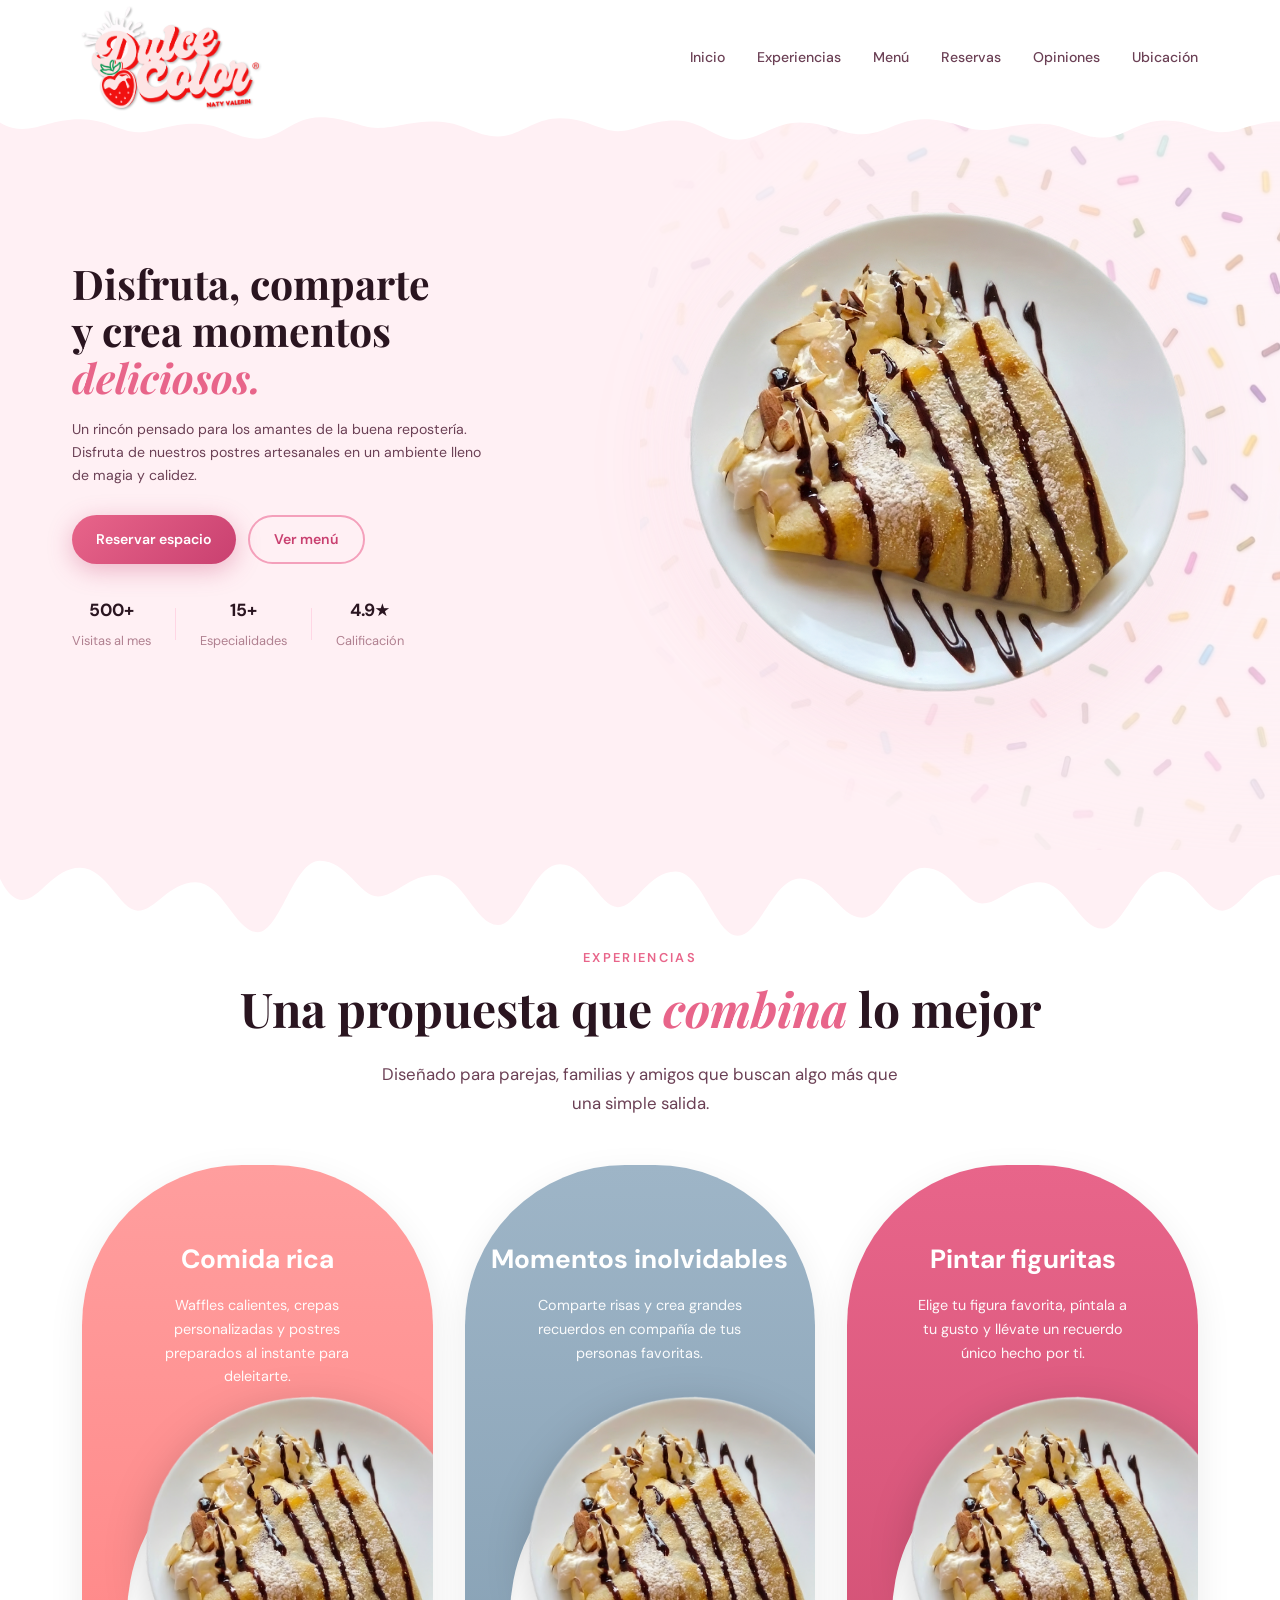
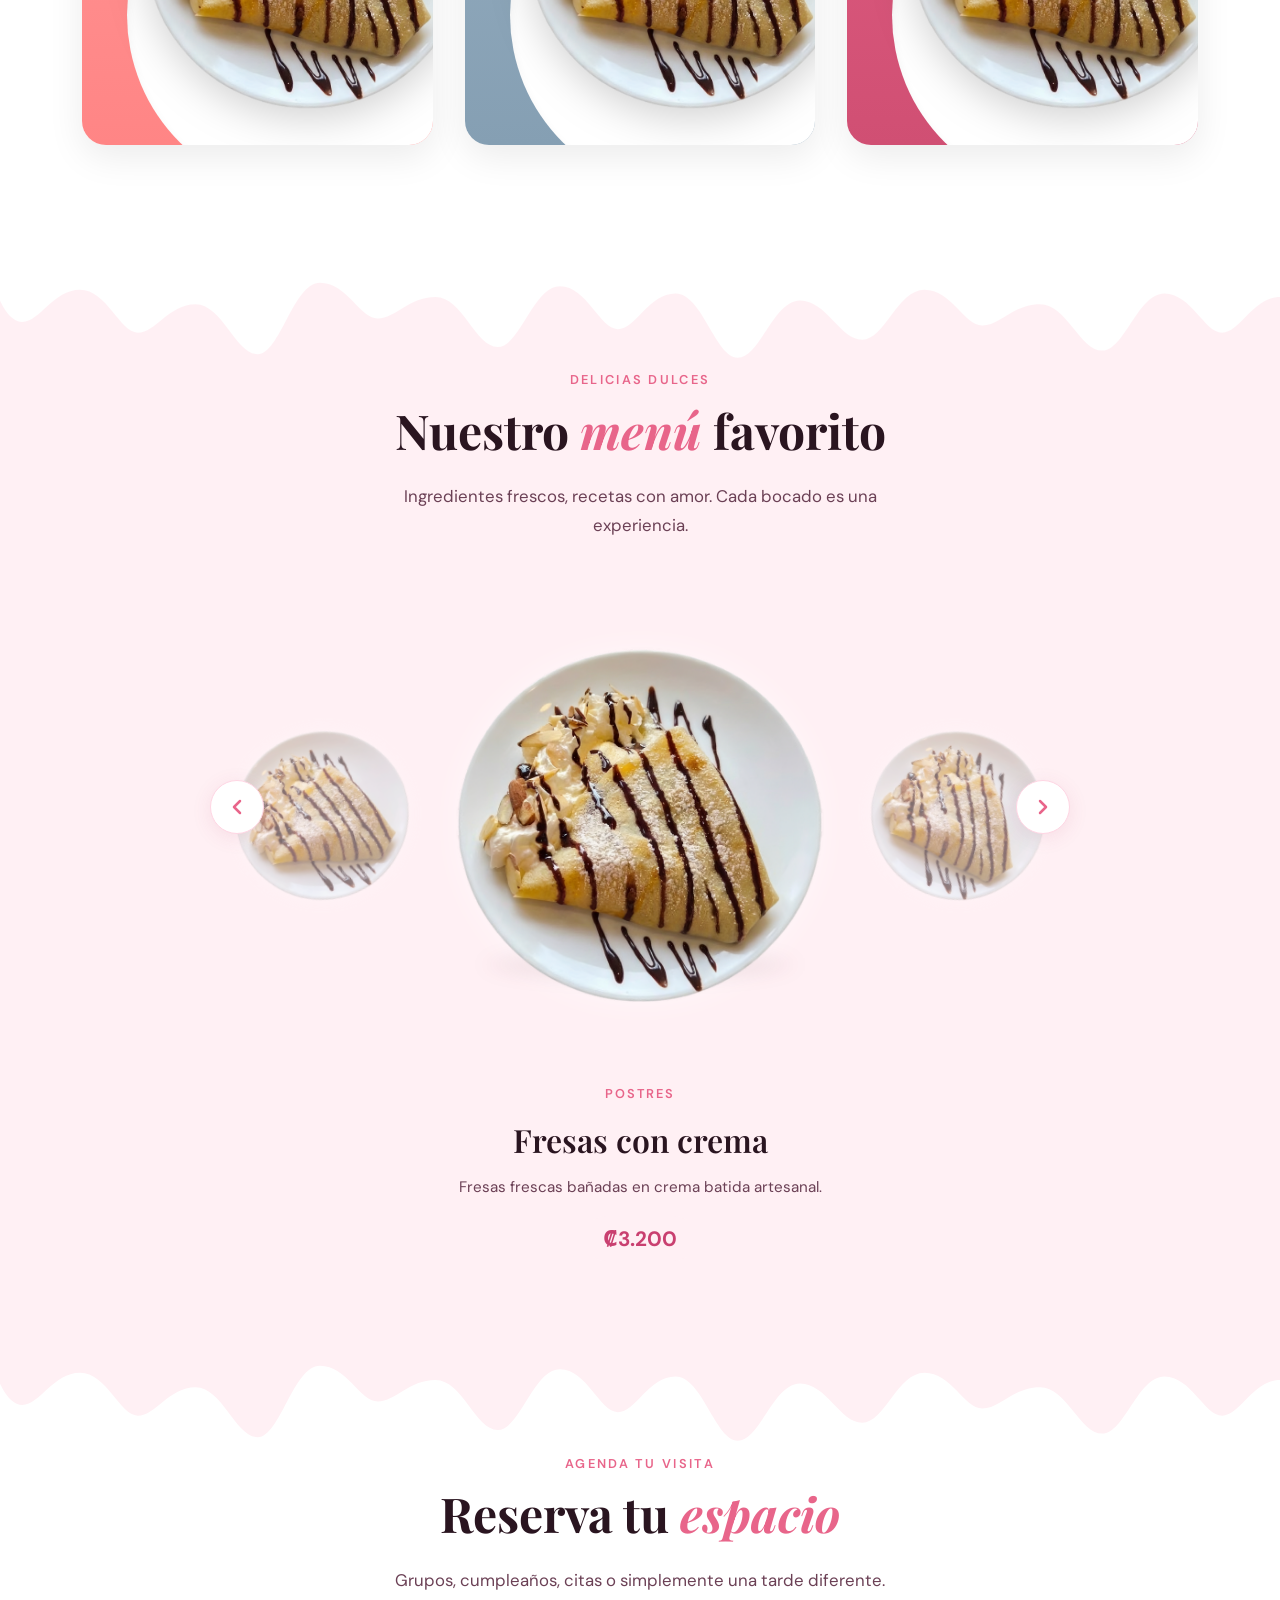
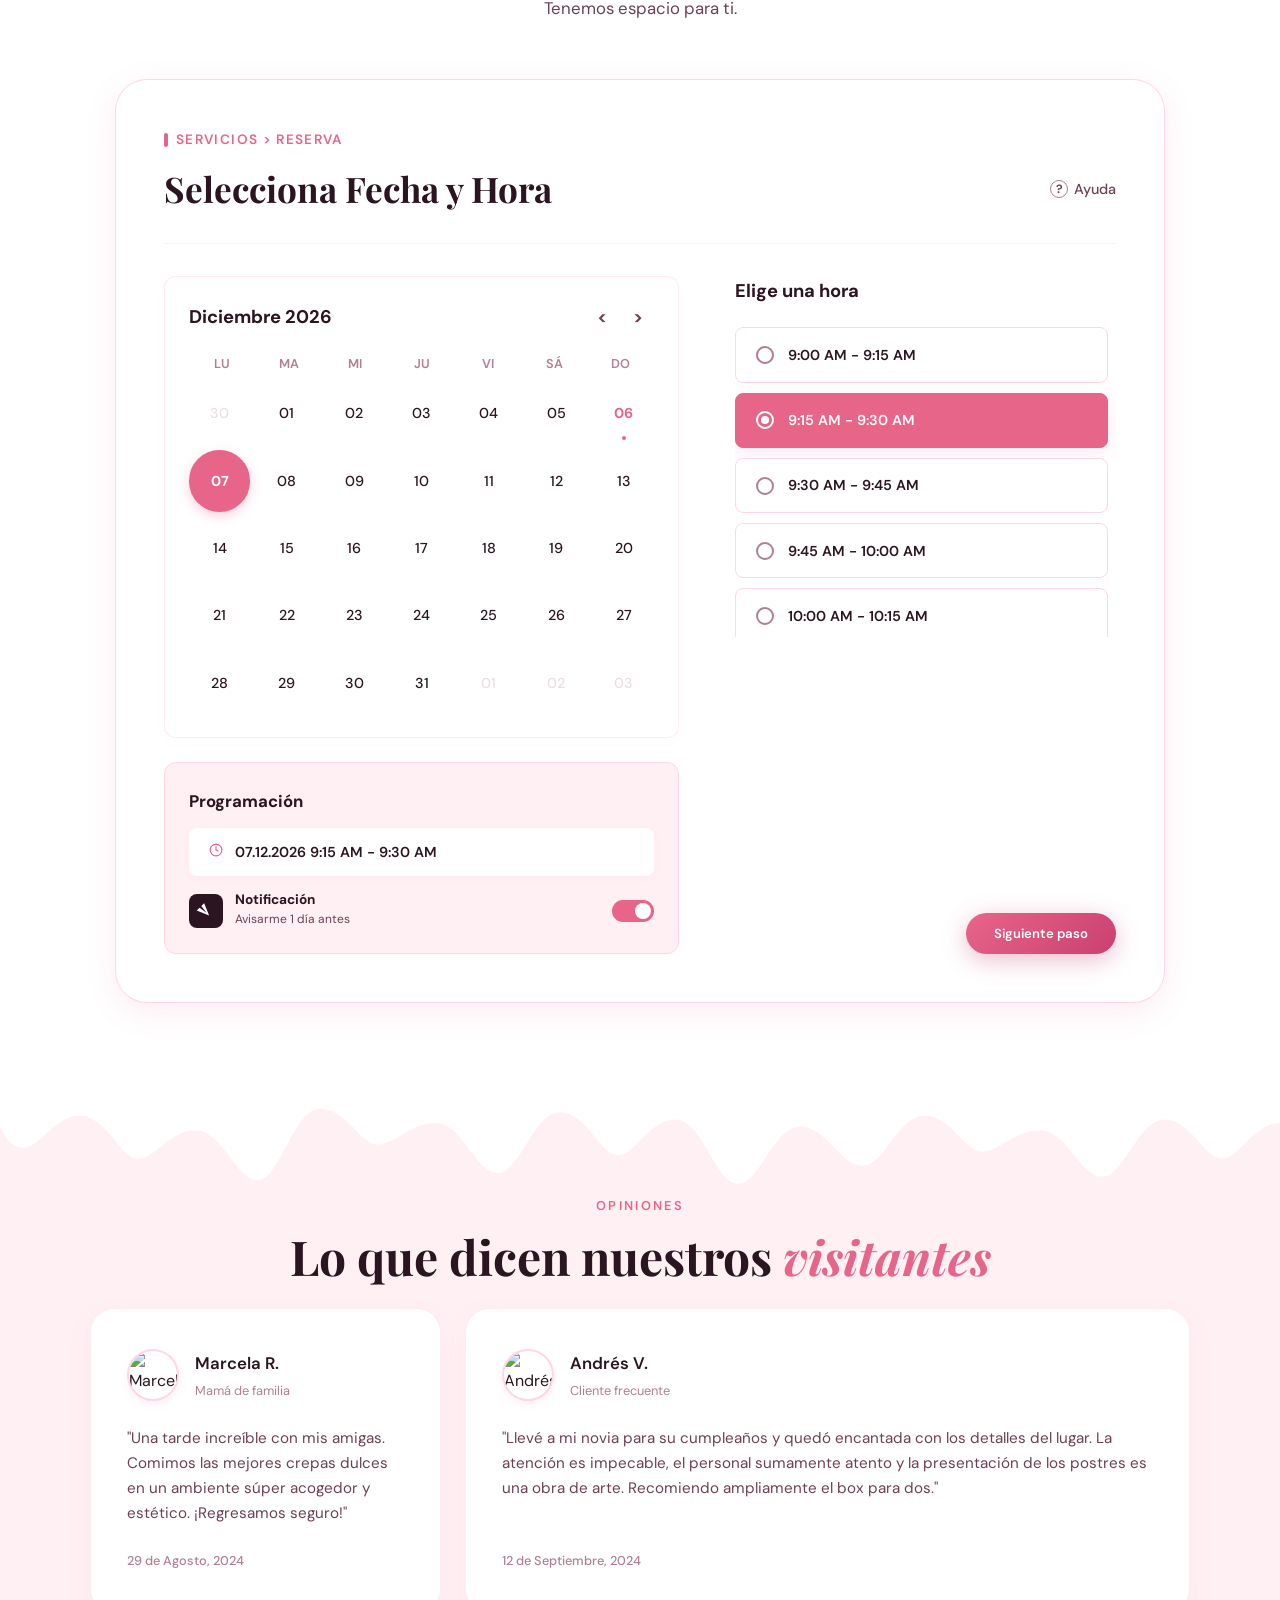
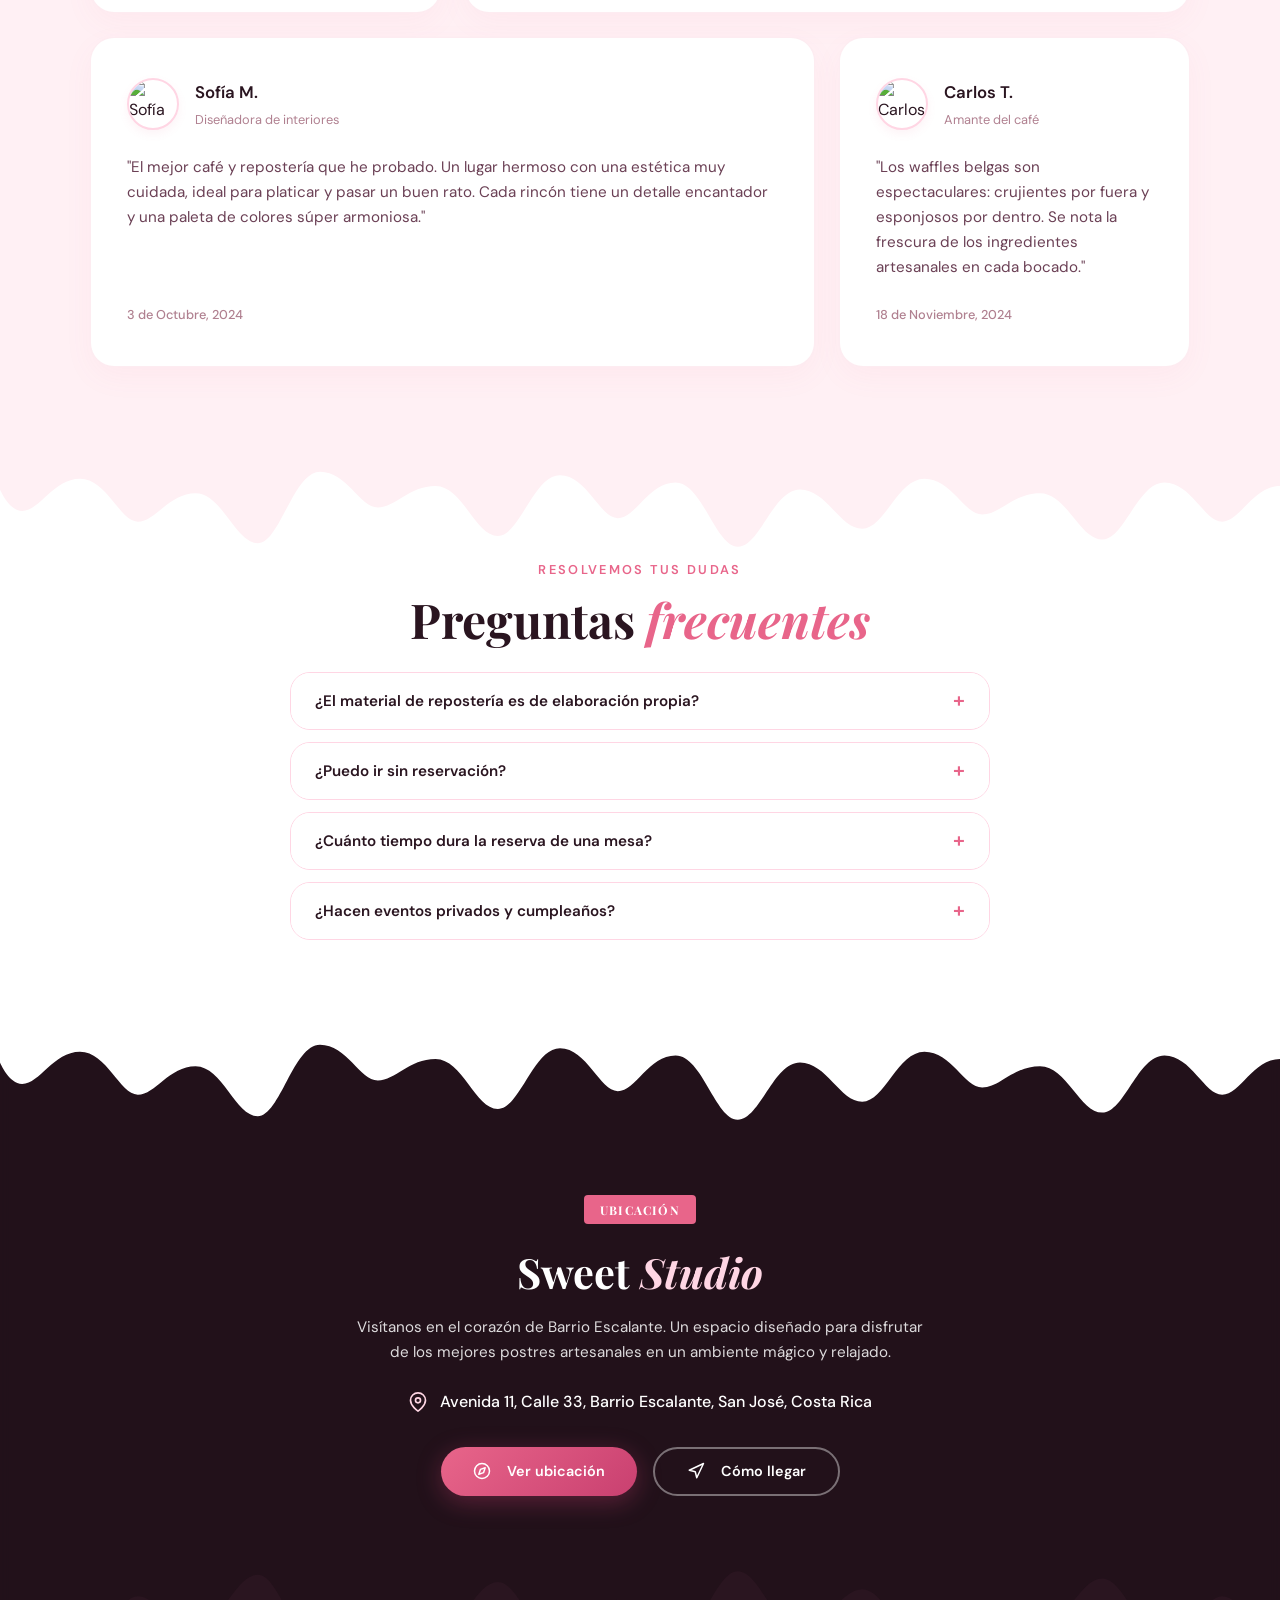
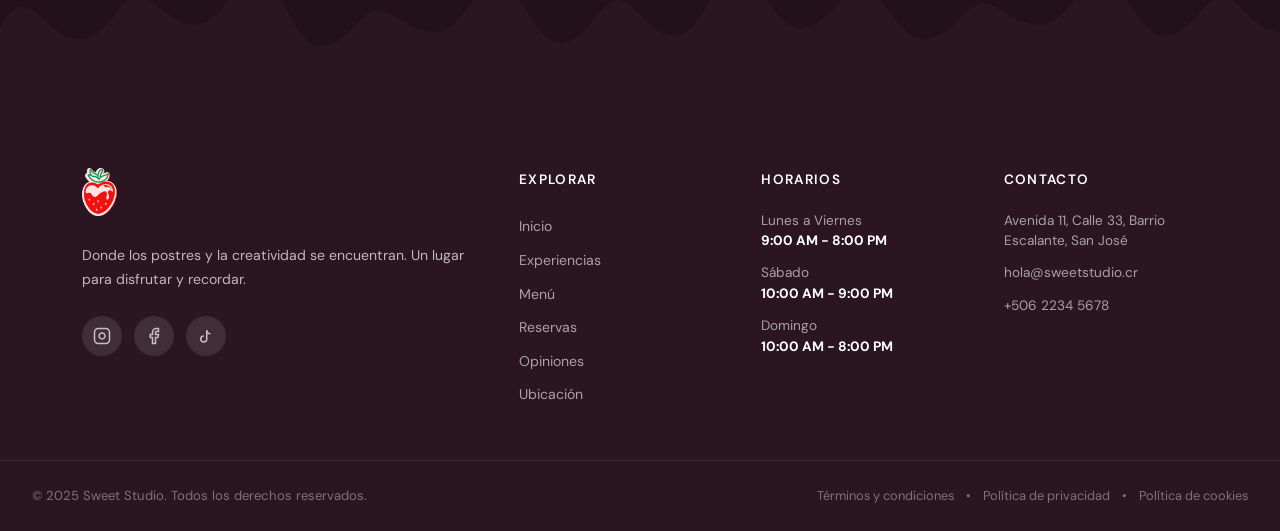
==== web/index.html @ 5a6ac8e3 "feat: Sweet Studio con integración Supabase y panel admin" ====
<!DOCTYPE html>
<html lang="es">

<head>
  <meta charset="UTF-8" />
  <meta name="viewport" content="width=device-width, initial-scale=1.0" />
  <title>Sweet Studio — Postres y Recuerdos</title>
  <link rel="stylesheet" href="styles.css?v=2.0" />
  <style>@keyframes spin{to{transform:rotate(360deg)}}</style>
  <link rel="preconnect" href="https://fonts.googleapis.com" />
  <link
    href="https://fonts.googleapis.com/css2?family=Playfair+Display:ital,wght@0,400;0,600;0,700;1,400&family=DM+Sans:wght@300;400;500;600&display=swap"
    rel="stylesheet" />
</head>

<body>

  <!-- ===================== NAVBAR ===================== -->
  <header class="navbar" id="navbar">
    <div class="nav-inner">
      <a href="#" class="logo" id="navLogo">
        <img src="assets/logo.png" alt="DulceColor" class="logo-img" />
      </a>
      <nav class="nav-links" id="navLinks">
        <a href="#inicio">Inicio</a>
        <a href="#experiencia">Experiencias</a>
        <a href="#menu">Menú</a>
        <a href="#reservaciones">Reservas</a>
        <a href="#nosotros">Opiniones</a>
        <a href="#contacto">Ubicación</a>
      </nav>
      <button class="hamburger" id="hamburger" aria-label="Menú">
        <span></span><span></span><span></span>
      </button>
      <div class="navbar-drips">
        <svg viewBox="0 0 1440 140" preserveAspectRatio="none" xmlns="http://www.w3.org/2000/svg">
          <path
            d="M0,0 L1440,0 L1440,35 C1410,35 1395,85 1375,85 C1355,85 1340,30 1310,30 C1280,30 1265,110 1240,110 C1215,110 1200,45 1170,45 C1140,45 1125,75 1105,75 C1085,75 1070,25 1040,25 C1010,25 995,95 970,95 C945,95 930,40 900,40 C870,40 855,120 830,120 C805,120 790,30 760,30 C730,30 715,80 695,80 C675,80 660,20 630,20 C600,20 585,105 560,105 C535,105 520,35 490,35 C460,35 445,65 425,65 C405,65 390,15 360,15 C330,15 315,115 290,115 C265,115 250,45 220,45 C190,45 175,85 155,85 C135,85 120,25 90,25 C60,25 45,70 25,70 C10,70 0,40 0,40 Z">
          </path>
        </svg>
      </div>
    </div>
  </header>

  <!-- ===================== HERO ===================== -->
  <section class="hero" id="inicio">
    <!-- Background decorative pattern -->
    <img src="assets/patron.png" class="hero-bg-pattern" alt="Patrón decorativo DulceColor" />

    <div class="hero-container">
      <div class="hero-content fade-up">

        <h1 class="hero-title">
          Disfruta, comparte<br />
          y crea momentos<br />
          <em>deliciosos.</em>
        </h1>
        <p class="hero-subtitle">
          Un rincón pensado para los amantes de la buena repostería.
          Disfruta de nuestros postres artesanales en un ambiente lleno de magia y calidez.
        </p>
        <div class="hero-buttons">
          <a href="#reservaciones" class="btn btn-primary btn-lg">Reservar espacio</a>
          <a href="#menu" class="btn btn-outline btn-lg">Ver menú</a>
        </div>
        <div class="hero-stats">
          <div class="stat"><strong>500+</strong><span>Visitas al mes</span></div>
          <div class="stat-divider"></div>
          <div class="stat"><strong>15+</strong><span>Especialidades</span></div>
          <div class="stat-divider"></div>
          <div class="stat"><strong>4.9★</strong><span>Calificación</span></div>
        </div>
      </div>

      <div class="hero-visual">
        <!-- Main Product Image -->
        <img src="assets/platillo.png" alt="Platillo exquisito DulceColor" class="hero-dish-img" />
      </div>
    </div>

    <!-- Liquid Dripping Cream Effect Background Divider (Pink to White) -->
    <div class="hero-drips">
      <svg viewBox="0 0 1440 140" preserveAspectRatio="none" xmlns="http://www.w3.org/2000/svg">
        <path
          d="M0,0 L1440,0 L1440,35 C1410,35 1395,85 1375,85 C1355,85 1340,30 1310,30 C1280,30 1265,110 1240,110 C1215,110 1200,45 1170,45 C1140,45 1125,75 1105,75 C1085,75 1070,25 1040,25 C1010,25 995,95 970,95 C945,95 930,40 900,40 C870,40 855,120 830,120 C805,120 790,30 760,30 C730,30 715,80 695,80 C675,80 660,20 630,20 C600,20 585,105 560,105 C535,105 520,35 490,35 C460,35 445,65 425,65 C405,65 390,15 360,15 C330,15 315,115 290,115 C265,115 250,45 220,45 C190,45 175,85 155,85 C135,85 120,25 90,25 C60,25 45,70 25,70 C10,70 0,40 0,40 Z"
          fill="var(--pink-pale)" />
      </svg>
    </div>
  </section>

  <!-- ===================== EXPERIENCIA ===================== -->
  <section class="experiencia" id="experiencia">
    <div class="container">
      <div class="section-label fade-up">Experiencias</div>
      <h2 class="section-title fade-up">Una propuesta que <em>combina</em> lo mejor</h2>
      <p class="section-sub fade-up">Diseñado para parejas, familias y amigos que buscan algo más que una simple salida.
      </p>

      <div class="exp-grid exp-three-cards">
        <!-- Card 1: Comida Rica -->
        <div class="exp-card exp-card-arch exp-card-coral fade-up">
          <h3>Comida rica</h3>
          <p>Waffles calientes, crepas personalizadas y postres preparados al instante para deleitarte.</p>
          <div class="exp-visual-container">
            <div class="exp-circle-bg"></div>
            <img src="assets/platillo.png" alt="Comida rica" class="exp-card-img" />
          </div>
        </div>

        <!-- Card 2: Momentos Inolvidables -->
        <div class="exp-card exp-card-arch exp-card-blue fade-up" style="animation-delay:.1s">
          <h3>Momentos inolvidables</h3>
          <p>Comparte risas y crea grandes recuerdos en compañía de tus personas favoritas.</p>
          <div class="exp-visual-container">
            <div class="exp-circle-bg"></div>
            <img src="assets/platillo.png" alt="Momentos inolvidables" class="exp-card-img" />
          </div>
        </div>

        <!-- Card 3: Pintar Figuritas -->
        <div class="exp-card exp-card-arch exp-card-magenta fade-up" style="animation-delay:.2s">
          <h3>Pintar figuritas</h3>
          <p>Elige tu figura favorita, píntala a tu gusto y llévate un recuerdo único hecho por ti.</p>
          <div class="exp-visual-container">
            <div class="exp-circle-bg"></div>
            <img src="assets/platillo.png" alt="Pintar figuritas" class="exp-card-img" />
          </div>
        </div>
      </div>
    </div>

    <!-- Dripping Cream Section Bottom Divider (White to Pink) -->
    <div class="section-drips-bottom">
      <svg viewBox="0 0 1440 140" preserveAspectRatio="none" xmlns="http://www.w3.org/2000/svg">
        <path
          d="M0,0 L1440,0 L1440,35 C1410,35 1395,85 1375,85 C1355,85 1340,30 1310,30 C1280,30 1265,110 1240,110 C1215,110 1200,45 1170,45 C1140,45 1125,75 1105,75 C1085,75 1070,25 1040,25 C1010,25 995,95 970,95 C945,95 930,40 900,40 C870,40 855,120 830,120 C805,120 790,30 760,30 C730,30 715,80 695,80 C675,80 660,20 630,20 C600,20 585,105 560,105 C535,105 520,35 490,35 C460,35 445,65 425,65 C405,65 390,15 360,15 C330,15 315,115 290,115 C265,115 250,45 220,45 C190,45 175,85 155,85 C135,85 120,25 90,25 C60,25 45,70 25,70 C10,70 0,40 0,40 Z"
          fill="#ffffff" />
      </svg>
    </div>
  </section>

  <!-- ===================== MENÚ ===================== -->
  <section class="menu-section" id="menu">
    <div class="container">
      <div class="section-label fade-up">Delicias dulces</div>
      <h2 class="section-title fade-up">Nuestro <em>menú</em> favorito</h2>
      <p class="section-sub fade-up">Ingredientes frescos, recetas con amor. Cada bocado es una experiencia.</p>

      <!-- Carousel Wrapper -->
      <div class="menu-carousel-wrapper fade-up">
        <div class="carousel-stage">
          <div class="carousel-track" id="carouselTrack">
            <!-- Dynamically populated plates -->
          </div>
        </div>

        <!-- Arrow Buttons Container -->
        <div class="carousel-controls">
          <button class="carousel-nav-btn prev-btn" aria-label="Anterior">
            <svg viewBox="0 0 24 24" width="24" height="24" fill="none" stroke="currentColor" stroke-width="2.5"
              stroke-linecap="round" stroke-linejoin="round">
              <polyline points="15 18 9 12 15 6"></polyline>
            </svg>
          </button>
          <button class="carousel-nav-btn next-btn" aria-label="Siguiente">
            <svg viewBox="0 0 24 24" width="24" height="24" fill="none" stroke="currentColor" stroke-width="2.5"
              stroke-linecap="round" stroke-linejoin="round">
              <polyline points="9 18 15 12 9 6"></polyline>
            </svg>
          </button>
        </div>
      </div>

      <!-- Active Dish Details -->
      <div class="carousel-details fade-up" id="carouselDetails">
        <span class="details-category" id="detailsCategory">Postres</span>
        <h3 class="details-name" id="detailsName">Fresas con crema</h3>
        <p class="details-desc" id="detailsDesc">Fresas frescas bañadas en crema batida artesanal.</p>
        <span class="details-price" id="detailsPrice">₡3.200</span>
      </div>
    </div>

    <!-- Dripping Cream Divider (Pink to White) -->
    <div class="section-drips-bottom">
      <svg viewBox="0 0 1440 140" preserveAspectRatio="none" xmlns="http://www.w3.org/2000/svg">
        <path
          d="M0,0 L1440,0 L1440,35 C1410,35 1395,85 1375,85 C1355,85 1340,30 1310,30 C1280,30 1265,110 1240,110 C1215,110 1200,45 1170,45 C1140,45 1125,75 1105,75 C1085,75 1070,25 1040,25 C1010,25 995,95 970,95 C945,95 930,40 900,40 C870,40 855,120 830,120 C805,120 790,30 760,30 C730,30 715,80 695,80 C675,80 660,20 630,20 C600,20 585,105 560,105 C535,105 520,35 490,35 C460,35 445,65 425,65 C405,65 390,15 360,15 C330,15 315,115 290,115 C265,115 250,45 220,45 C190,45 175,85 155,85 C135,85 120,25 90,25 C60,25 45,70 25,70 C10,70 0,40 0,40 Z"
          fill="var(--pink-pale)" />
      </svg>
    </div>
  </section>

  <!-- ===================== RESERVACIONES ===================== -->
  <section class="reservaciones-section" id="reservaciones">
    <div class="container">
      <div class="section-label fade-up">Agenda tu visita</div>
      <h2 class="section-title fade-up">Reserva tu <em>espacio</em></h2>
      <p class="section-sub fade-up" style="margin-bottom: 3.5rem;">Grupos, cumpleaños, citas o simplemente una tarde
        diferente. Tenemos espacio para ti.</p>

      <div class="booking-card fade-up">
        <!-- STEP 1: Date & Time Selection -->
        <div class="booking-step active" id="bookingStep1">
          <div class="booking-step-header">
            <span class="booking-breadcrumb">Servicios &gt; Reserva</span>
            <div class="booking-step-top">
              <h3 class="booking-step-title">Selecciona Fecha y Hora</h3>
              <span class="booking-help"><span class="help-icon">?</span> Ayuda</span>
            </div>
          </div>
          
          <div class="booking-step-content-grid">
            <!-- Left side: Calendar & Scheduling -->
            <div class="booking-left-pane">
              <div class="calendar-widget">
                <div class="calendar-header">
                  <span class="calendar-month-year" id="calendarMonthYear">Octubre 2026</span>
                  <div class="calendar-nav">
                    <button type="button" class="calendar-nav-btn" id="prevMonthBtn" aria-label="Mes anterior">&lt;</button>
                    <button type="button" class="calendar-nav-btn" id="nextMonthBtn" aria-label="Siguiente mes">&gt;</button>
                  </div>
                </div>
                <div class="calendar-weekdays">
                  <div>Lu</div><div>Ma</div><div>Mi</div><div>Ju</div><div>Vi</div><div>Sá</div><div>Do</div>
                </div>
                <div class="calendar-days" id="calendarDays">
                  <!-- Dynamic days -->
                </div>
              </div>
              
              <!-- Scheduling Box -->
              <div class="scheduling-box">
                <h4>Programación</h4>
                <div class="scheduling-time-pill">
                  <span class="clock-icon">
                    <svg width="14" height="14" viewBox="0 0 24 24" fill="none" stroke="currentColor" stroke-width="2">
                      <circle cx="12" cy="12" r="10" />
                      <polyline points="12 6 12 12 16 14" />
                    </svg>
                  </span>
                  <span id="schedulingDateTimeText">16.10.2026 9:15 AM - 9:30 AM</span>
                </div>
                <div class="scheduling-notification">
                  <div class="notif-left">
                    <div class="paperplane-icon">
                      <svg width="14" height="14" viewBox="0 0 24 24" fill="currentColor">
                        <path d="M2.01 21L23 12 2.01 3 2 10l15 2-15 2z"/>
                      </svg>
                    </div>
                    <div class="notif-text">
                      <strong>Notificación</strong>
                      <span>Avisarme 1 día antes</span>
                    </div>
                  </div>
                  <label class="toggle-switch">
                    <input type="checkbox" id="notifyCheckbox" checked />
                    <span class="toggle-slider"></span>
                  </label>
                </div>
              </div>
            </div>
            
            <!-- Right side: Time Picker & Navigation -->
            <div class="booking-right-pane">
              <h4 class="pane-title">Elige una hora</h4>
              <div class="time-slots-list" id="timeSlotsList">
                <!-- Dynamic slots -->
              </div>
              <div class="booking-step-actions">
                <button type="button" class="btn-link-back" style="visibility: hidden;">Atrás</button>
                <button type="button" class="btn btn-primary" id="step1NextBtn">Siguiente paso</button>
              </div>
            </div>
          </div>
        </div>

        <!-- STEP 2: Details Form -->
        <div class="booking-step" id="bookingStep2">
          <div class="booking-step-header">
            <span class="booking-breadcrumb">Servicios &gt; Reserva</span>
            <div class="booking-step-top">
              <h3 class="booking-step-title">Tus Datos de Reserva</h3>
            </div>
          </div>
          
          <div class="booking-step-content-grid">
            <!-- Left side: Summary -->
            <div class="booking-left-pane summary-pane">
              <div class="summary-card">
                <div>
                  <h4>Resumen de tu Visita</h4>
                  <div class="summary-details">
                    <div class="summary-item">
                      <span class="summary-label">Fecha seleccionada:</span>
                      <strong id="summaryDateText">-</strong>
                    </div>
                    <div class="summary-item">
                      <span class="summary-label">Hora:</span>
                      <strong id="summaryTimeText">-</strong>
                    </div>
                    <div class="summary-item">
                      <span class="summary-label">Lugar:</span>
                      <strong>Sweet Studio, Barrio Escalante</strong>
                    </div>
                    <div class="summary-item">
                      <span class="summary-label">Ubicación:</span>
                      <span>San José, Costa Rica</span>
                    </div>
                  </div>
                </div>
                <div class="summary-decor">
                  <img src="assets/fresa.png" alt="Fresa decorativa" class="summary-decor-img" />
                </div>
              </div>
            </div>
            
            <!-- Right side: Form inputs -->
            <div class="booking-right-pane">
              <form class="reserva-form" id="formReservaCompleta" novalidate>
                <div class="form-row">
                  <div class="form-group">
                    <label for="reservaNombre">Nombre completo</label>
                    <input type="text" id="reservaNombre" placeholder="Tu nombre completo" required />
                  </div>
                  <div class="form-group">
                    <label for="reservaEmail">Correo electrónico</label>
                    <input type="email" id="reservaEmail" placeholder="tu@correo.com" required />
                  </div>
                </div>
                
                <div class="form-row">
                  <div class="form-group">
                    <label for="reservaTelefono">Teléfono / WhatsApp</label>
                    <input type="tel" id="reservaTelefono" placeholder="+506 8888 8888" required />
                  </div>
                  <div class="form-group">
                    <label for="reservaPersonas">Cantidad de personas</label>
                    <input type="number" id="reservaPersonas" min="1" max="20" value="2" required />
                  </div>
                </div>
                
                <div class="form-group">
                  <label for="reservaComentarios">Comentarios adicionales</label>
                  <textarea id="reservaComentarios" rows="3" placeholder="¿Alguna petición especial? Cuéntanos..." style="height: 80px; resize: none;"></textarea>
                </div>
                
                <div class="booking-step-actions">
                  <button type="button" class="btn-link-back" id="step2BackBtn">Atrás</button>
                  <button type="submit" class="btn btn-primary" id="step2SubmitBtn">Confirmar Reserva</button>
                </div>
              </form>
            </div>
          </div>
        </div>
      </div>
    </div>

    <!-- Dripping Cream Divider (White to Pink) -->
    <div class="section-drips-bottom">
      <svg viewBox="0 0 1440 140" preserveAspectRatio="none" xmlns="http://www.w3.org/2000/svg">
        <path
          d="M0,0 L1440,0 L1440,35 C1410,35 1395,85 1375,85 C1355,85 1340,30 1310,30 C1280,30 1265,110 1240,110 C1215,110 1200,45 1170,45 C1140,45 1125,75 1105,75 C1085,75 1070,25 1040,25 C1010,25 995,95 970,95 C945,95 930,40 900,40 C870,40 855,120 830,120 C805,120 790,30 760,30 C730,30 715,80 695,80 C675,80 660,20 630,20 C600,20 585,105 560,105 C535,105 520,35 490,35 C460,35 445,65 425,65 C405,65 390,15 360,15 C330,15 315,115 290,115 C265,115 250,45 220,45 C190,45 175,85 155,85 C135,85 120,25 90,25 C60,25 45,70 25,70 C10,70 0,40 0,40 Z"
          fill="#ffffff" />
      </svg>
    </div>
  </section>

  <!-- ===================== TESTIMONIOS ===================== -->
  <section class="testimonios-section" id="nosotros">
    <div class="container">
      <div class="section-label fade-up">Opiniones</div>
      <h2 class="section-title fade-up">Lo que dicen nuestros <em>visitantes</em></h2>

      <div class="testimonios-grid">
        <!-- Card 1 -->
        <div class="test-card fade-up">
          <div class="test-header">
            <img
              src="https://images.unsplash.com/photo-1494790108377-be9c29b29330?auto=format&fit=crop&w=150&h=150&q=80"
              alt="Marcela R." class="test-avatar" />
            <div class="test-user-info">
              <strong class="test-name">Marcela R.</strong>
              <span class="test-role">Mamá de familia</span>
            </div>
          </div>
          <p class="test-text">"Una tarde increíble con mis amigas. Comimos las mejores crepas dulces en un ambiente
            súper acogedor y estético. ¡Regresamos seguro!"</p>
          <div class="test-date">29 de Agosto, 2024</div>
        </div>

        <!-- Card 2 -->
        <div class="test-card fade-up" style="animation-delay:.1s">
          <div class="test-header">
            <img
              src="https://images.unsplash.com/photo-1507003211169-0a1dd7228f2d?auto=format&fit=crop&w=150&h=150&q=80"
              alt="Andrés V." class="test-avatar" />
            <div class="test-user-info">
              <strong class="test-name">Andrés V.</strong>
              <span class="test-role">Cliente frecuente</span>
            </div>
          </div>
          <p class="test-text">"Llevé a mi novia para su cumpleaños y quedó encantada con los detalles del lugar. La
            atención es impecable, el personal sumamente atento y la presentación de los postres es una obra de arte.
            Recomiendo ampliamente el box para dos."</p>
          <div class="test-date">12 de Septiembre, 2024</div>
        </div>

        <!-- Card 3 -->
        <div class="test-card fade-up" style="animation-delay:.2s">
          <div class="test-header">
            <img
              src="https://images.unsplash.com/photo-1438761681033-6461ffad8d80?auto=format&fit=crop&w=150&h=150&q=80"
              alt="Sofía M." class="test-avatar" />
            <div class="test-user-info">
              <strong class="test-name">Sofía M.</strong>
              <span class="test-role">Diseñadora de interiores</span>
            </div>
          </div>
          <p class="test-text">"El mejor café y repostería que he probado. Un lugar hermoso con una estética muy
            cuidada, ideal para platicar y pasar un buen rato. Cada rincón tiene un detalle encantador y una paleta de
            colores súper armoniosa."</p>
          <div class="test-date">3 de Octubre, 2024</div>
        </div>

        <!-- Card 4 -->
        <div class="test-card fade-up" style="animation-delay:.3s">
          <div class="test-header">
            <img
              src="https://images.unsplash.com/photo-1500648767791-00dcc994a43e?auto=format&fit=crop&w=150&h=150&q=80"
              alt="Carlos T." class="test-avatar" />
            <div class="test-user-info">
              <strong class="test-name">Carlos T.</strong>
              <span class="test-role">Amante del café</span>
            </div>
          </div>
          <p class="test-text">"Los waffles belgas son espectaculares: crujientes por fuera y esponjosos por dentro. Se
            nota la frescura de los ingredientes artesanales en cada bocado."</p>
          <div class="test-date">18 de Noviembre, 2024</div>
        </div>
      </div>
    </div>

    <!-- Dripping Cream Divider (Pink to White) -->
    <div class="section-drips-bottom">
      <svg viewBox="0 0 1440 140" preserveAspectRatio="none" xmlns="http://www.w3.org/2000/svg">
        <path
          d="M0,0 L1440,0 L1440,35 C1410,35 1395,85 1375,85 C1355,85 1340,30 1310,30 C1280,30 1265,110 1240,110 C1215,110 1200,45 1170,45 C1140,45 1125,75 1105,75 C1085,75 1070,25 1040,25 C1010,25 995,95 970,95 C945,95 930,40 900,40 C870,40 855,120 830,120 C805,120 790,30 760,30 C730,30 715,80 695,80 C675,80 660,20 630,20 C600,20 585,105 560,105 C535,105 520,35 490,35 C460,35 445,65 425,65 C405,65 390,15 360,15 C330,15 315,115 290,115 C265,115 250,45 220,45 C190,45 175,85 155,85 C135,85 120,25 90,25 C60,25 45,70 25,70 C10,70 0,40 0,40 Z"
          fill="var(--pink-pale)" />
      </svg>
    </div>
  </section>

  <!-- ===================== FAQ ===================== -->
  <section class="faq-section">
    <div class="container">
      <div class="section-label fade-up">Resolvemos tus dudas</div>
      <h2 class="section-title fade-up">Preguntas <em>frecuentes</em></h2>

      <div class="faq-list fade-up">
        <div class="faq-item">
          <button class="faq-q">¿El material de repostería es de elaboración propia? <span
              class="faq-icon">+</span></button>
          <div class="faq-a">
            <p>Sí. Todos nuestros postres se elaboran artesanalmente cada mañana en nuestro taller, utilizando
              ingredientes de la más alta calidad.</p>
          </div>
        </div>
        <div class="faq-item">
          <button class="faq-q">¿Puedo ir sin reservación? <span class="faq-icon">+</span></button>
          <div class="faq-a">
            <p>Aceptamos visitas espontáneas sujetas a disponibilidad, pero recomendamos reservar con anticipación para
              garantizar tu mesa, especialmente los fines de semana.</p>
          </div>
        </div>
        <div class="faq-item">
          <button class="faq-q">¿Cuánto tiempo dura la reserva de una mesa? <span class="faq-icon">+</span></button>
          <div class="faq-a">
            <p>La reserva garantiza tu espacio durante 1.5 horas, ideal para disfrutar sin prisas de nuestra repostería
              y bebidas.</p>
          </div>
        </div>
        <div class="faq-item">
          <button class="faq-q">¿Hacen eventos privados y cumpleaños? <span class="faq-icon">+</span></button>
          <div class="faq-a">
            <p>¡Claro! Podemos organizar eventos privados para grupos. Contáctanos a través de nuestro formulario o
              WhatsApp y diseñamos la experiencia perfecta para tu celebración.</p>
          </div>
        </div>
      </div>
    </div>

    <!-- Dripping Cream Divider (White to Pink) -->
    <div class="section-drips-bottom">
      <svg viewBox="0 0 1440 140" preserveAspectRatio="none" xmlns="http://www.w3.org/2000/svg">
        <path
          d="M0,0 L1440,0 L1440,35 C1410,35 1395,85 1375,85 C1355,85 1340,30 1310,30 C1280,30 1265,110 1240,110 C1215,110 1200,45 1170,45 C1140,45 1125,75 1105,75 C1085,75 1070,25 1040,25 C1010,25 995,95 970,95 C945,95 930,40 900,40 C870,40 855,120 830,120 C805,120 790,30 760,30 C730,30 715,80 695,80 C675,80 660,20 630,20 C600,20 585,105 560,105 C535,105 520,35 490,35 C460,35 445,65 425,65 C405,65 390,15 360,15 C330,15 315,115 290,115 C265,115 250,45 220,45 C190,45 175,85 155,85 C135,85 120,25 90,25 C60,25 45,70 25,70 C10,70 0,40 0,40 Z"
          fill="#ffffff" />
      </svg>
    </div>
  </section>

  <!-- ===================== UBICACIÓN ===================== -->
  <section class="contacto-section" id="contacto">
    <div class="map-fullwidth">
      <!-- Dark overlay panel covering the entire area with centered details and buttons -->
      <div class="map-overlay-panel">
        <div class="map-overlay-content">
          <span class="map-overlay-badge">Ubicación</span>
          <h3 class="map-overlay-title">Sweet <em>Studio</em></h3>
          <p class="map-overlay-text">Visítanos en el corazón de Barrio Escalante. Un espacio diseñado para disfrutar de
            los mejores postres artesanales en un ambiente mágico y relajado.</p>

          <div class="map-overlay-address">
            <svg width="20" height="20" viewBox="0 0 24 24" fill="none" stroke="currentColor" stroke-width="2"
              stroke-linecap="round" stroke-linejoin="round">
              <path d="M21 10c0 7-9 13-9 13s-9-6-9-13a9 9 0 0 1 18 0z" />
              <circle cx="12" cy="10" r="3" />
            </svg>
            <span>Avenida 11, Calle 33, Barrio Escalante, San José, Costa Rica</span>
          </div>

          <div class="map-overlay-buttons">
            <button class="btn btn-primary" id="btnVerUbicacion">
              <svg width="18" height="18" viewBox="0 0 24 24" fill="none" stroke="currentColor" stroke-width="2"
                stroke-linecap="round" stroke-linejoin="round" style="margin-right: 0.5rem;">
                <circle cx="12" cy="12" r="10" />
                <polygon points="16.24 7.76 14.12 14.12 7.76 16.24 9.88 9.88 16.24 7.76" />
              </svg>
              Ver ubicación
            </button>
            <a href="https://maps.google.com" target="_blank" rel="noopener noreferrer" class="btn btn-outline">
              <svg width="18" height="18" viewBox="0 0 24 24" fill="none" stroke="currentColor" stroke-width="2"
                stroke-linecap="round" stroke-linejoin="round" style="margin-right: 0.5rem;">
                <polygon points="3 11 22 2 13 21 11 13 3 11" />
              </svg>
              Cómo llegar
            </a>
          </div>
        </div>
      </div>

      <!-- Real interactive Google Maps iframe (acts as backdrop on page) -->
      <iframe
        src="https://www.google.com/maps/embed?pb=!1m18!1m12!1m3!1d3929.9868779919427!2d-84.0673323!3d9.9350417!2m3!1f0!2f0!3f0!3m2!1i1024!2i768!4f13.1!3m3!1m2!1s0x8f92df5fd4739eb3%3A0xa9b33a525f0e9d6d!2sBarrio%20Escalante%2C%20San%20Jos%C3%A9!5e0!3m2!1ses-419!2scr!4v1710000000000"
        width="100%" height="100%" style="border:0;" allowfullscreen="" loading="lazy"
        referrerpolicy="no-referrer-when-downgrade"></iframe>
    </div>
  </section>

  <!-- ===================== FOOTER ===================== -->
  <footer class="footer">
    <!-- Dripping Cream Divider at top of footer -->
    <div class="footer-drips">
      <svg viewBox="0 0 1440 140" preserveAspectRatio="none" xmlns="http://www.w3.org/2000/svg">
        <path
          d="M0,0 L1440,0 L1440,35 C1410,35 1395,85 1375,85 C1355,85 1340,30 1310,30 C1280,30 1265,110 1240,110 C1215,110 1200,45 1170,45 C1140,45 1125,75 1105,75 C1085,75 1070,25 1040,25 C1010,25 995,95 970,95 C945,95 930,40 900,40 C870,40 855,120 830,120 C805,120 790,30 760,30 C730,30 715,80 695,80 C675,80 660,20 630,20 C600,20 585,105 560,105 C535,105 520,35 490,35 C460,35 445,65 425,65 C405,65 390,15 360,15 C330,15 315,115 290,115 C265,115 250,45 220,45 C190,45 175,85 155,85 C135,85 120,25 90,25 C60,25 45,70 25,70 C10,70 0,40 0,40 Z"
          fill="var(--text-dark)" />
      </svg>
    </div>
    <div class="container footer-inner">
      <div class="footer-brand">
        <a href="#" class="logo logo-white">
          <img src="assets/fresa.png" alt="DulceColor" class="footer-logo-img" />
        </a>
        <p>Donde los postres y la creatividad se encuentran. Un lugar para disfrutar y recordar.</p>
        <div class="social-links">
          <a href="#" class="social-btn" aria-label="Instagram">
            <svg width="18" height="18" viewBox="0 0 24 24" fill="none" stroke="currentColor" stroke-width="2">
              <rect x="2" y="2" width="20" height="20" rx="5" ry="5" />
              <path d="M16 11.37A4 4 0 1 1 12.63 8 4 4 0 0 1 16 11.37z" />
              <line x1="17.5" y1="6.5" x2="17.51" y2="6.5" />
            </svg>
          </a>
          <a href="#" class="social-btn" aria-label="Facebook">
            <svg width="18" height="18" viewBox="0 0 24 24" fill="none" stroke="currentColor" stroke-width="2">
              <path d="M18 2h-3a5 5 0 0 0-5 5v3H7v4h3v8h4v-8h3l1-4h-4V7a1 1 0 0 1 1-1h3z" />
            </svg>
          </a>
          <a href="#" class="social-btn" aria-label="TikTok">
            <svg width="18" height="18" viewBox="0 0 24 24" fill="none" stroke="currentColor" stroke-width="2">
              <path d="M9 12a4 4 0 1 0 4 4V4a5 5 0 0 0 5 5" />
            </svg>
          </a>
        </div>
      </div>
      <div class="footer-links">
        <h4>Explorar</h4>
        <a href="#inicio">Inicio</a>
        <a href="#experiencia">Experiencias</a>
        <a href="#menu">Menú</a>
        <a href="#reservaciones">Reservas</a>
        <a href="#nosotros">Opiniones</a>
        <a href="#contacto">Ubicación</a>
      </div>
      <div class="footer-links">
        <h4>Horarios</h4>
        <span class="footer-hour-item">Lunes a Viernes<br /><strong>9:00 AM - 8:00 PM</strong></span>
        <span class="footer-hour-item">Sábado<br /><strong>10:00 AM - 9:00 PM</strong></span>
        <span class="footer-hour-item">Domingo<br /><strong>10:00 AM - 8:00 PM</strong></span>
      </div>
      <div class="footer-links">
        <h4>Contacto</h4>
        <p class="footer-contact-item">Avenida 11, Calle 33, Barrio Escalante, San José</p>
        <p class="footer-contact-item">hola@sweetstudio.cr</p>
        <p class="footer-contact-item">+506 2234 5678</p>
      </div>
    </div>
    <div class="footer-bottom">
      <p>© 2025 Sweet Studio. Todos los derechos reservados.</p>
      <div class="footer-bottom-links">
        <a href="#">Términos y condiciones</a>
        <span>•</span>
        <a href="#">Política de privacidad</a>
        <span>•</span>
        <a href="#">Política de cookies</a>
      </div>
    </div>
  </footer>

  <!-- ===================== MODAL ===================== -->
  <div class="modal-overlay" id="modalOverlay">
    <div class="modal-card">
      <div class="modal-icon">
        <svg width="54" height="54" viewBox="0 0 24 24" fill="none" stroke="var(--pink-main)" stroke-width="2">
          <path d="M22 11.08V12a10 10 0 1 1-5.93-9.14" />
          <polyline points="22 4 12 14.01 9 11.01" />
        </svg>
      </div>
      <h3 id="modalTitle">¡Solicitud enviada!</h3>
      <p id="modalMsg">Tu solicitud fue enviada correctamente. Nos pondremos en contacto contigo muy pronto.</p>
      <button class="btn btn-primary" onclick="closeModal()">Perfecto, gracias</button>
    </div>
  </div>

  <!-- ===================== MAP MODAL ===================== -->
  <div class="modal-overlay" id="mapModalOverlay">
    <div class="modal-card map-modal-card">
      <button class="modal-close-btn" onclick="closeMapModal()" aria-label="Cerrar mapa">×</button>
      <div class="map-modal-container">
        <iframe
          src="https://www.google.com/maps/embed?pb=!1m18!1m12!1m3!1d3929.9868779919427!2d-84.0673323!3d9.9350417!2m3!1f0!2f0!3f0!3m2!1i1024!2i768!4f13.1!3m3!1m2!1s0x8f92df5fd4739eb3%3A0xa9b33a525f0e9d6d!2sBarrio%20Escalante%2C%20San%20Jos%C3%A9!5e0!3m2!1ses-419!2scr!4v1710000000000"
          width="100%" height="100%" style="border:0;" allowfullscreen="" loading="lazy"
          referrerpolicy="no-referrer-when-downgrade"></iframe>
      </div>
    </div>
  </div>

  <script src="env.js"></script>
  <script src="supabase.js"></script>
  <script src="script.js"></script>
</body>

</html>
---- web/styles.css ----
/* =========================================
   SWEET STUDIO — styles.css
   ========================================= */

/* ---- CSS Variables ---- */
:root {
  --pink-pale: #FFF0F4;
  --pink-light: #FFD6E4;
  --pink-mid: #F4A0BB;
  --pink-main: #E8658A;
  --pink-deep: #C94070;
  --mint: #C8F0E4;
  --mint-mid: #7DD4B8;
  --cream: #FFF8F0;
  --cream-mid: #F5E8D8;
  --white: #FFFFFF;
  --text-dark: #2A1520;
  --text-mid: #6B4055;
  --text-light: #B08090;
  --shadow-soft: 0 8px 32px rgba(232, 101, 138, .12);
  --shadow-card: 0 4px 20px rgba(180, 60, 100, .10);
  --radius-sm: 12px;
  --radius-md: 20px;
  --radius-lg: 32px;
  --radius-xl: 48px;
  --font-display: 'Playfair Display', Georgia, serif;
  --font-body: 'DM Sans', system-ui, sans-serif;
  --transition: .3s cubic-bezier(.4, 0, .2, 1);
}

/* ---- Reset & Base ---- */
*,
*::before,
*::after {
  box-sizing: border-box;
  margin: 0;
  padding: 0;
}

html {
  scroll-behavior: smooth;
  font-size: 16px;
  overflow-x: hidden;
  width: 100%;
}

body {
  font-family: var(--font-body);
  color: var(--text-dark);
  background: var(--white);
  overflow-x: hidden;
  width: 100%;
  line-height: 1.7;
}

img {
  max-width: 100%;
  display: block;
}

a {
  text-decoration: none;
  color: inherit;
}

button {
  cursor: pointer;
  font-family: var(--font-body);
}

input,
textarea,
select {
  font-family: var(--font-body);
}

.container {
  max-width: 1180px;
  margin: 0 auto;
  padding: 0 2rem;
}

/* Offset for fixed navbar anchor scrolling */
section[id] {
  scroll-margin-top: 120px;
}

@media (max-width: 1024px) {
  section[id] {
    scroll-margin-top: 90px;
  }
}

@media (max-width: 768px) {
  section[id] {
    scroll-margin-top: 70px;
  }
}

/* ---- Typography ---- */
.section-label {
  font-size: .8rem;
  font-weight: 600;
  letter-spacing: .18em;
  text-transform: uppercase;
  color: var(--pink-main);
  margin-bottom: .75rem;
  text-align: center;
}

.section-title {
  font-family: var(--font-display);
  font-size: clamp(2rem, 4vw, 3rem);
  font-weight: 700;
  color: var(--text-dark);
  line-height: 1.15;
  margin-bottom: 1.5rem;
  text-align: center;
}

.section-title em {
  font-style: italic;
  color: var(--pink-main);
}

.section-sub {
  font-size: 1.05rem;
  color: var(--text-mid);
  max-width: 520px;
  margin: 0 auto 3rem;
  text-align: center;
}

/* ---- Buttons ---- */
.btn {
  display: inline-flex;
  align-items: center;
  gap: .5rem;
  padding: .75rem 1.75rem;
  border-radius: 100px;
  font-weight: 600;
  font-size: .82rem;
  border: none;
  transition: all var(--transition);
  cursor: pointer;
  white-space: nowrap;
}

.btn-primary {
  background: linear-gradient(135deg, var(--pink-main) 0%, var(--pink-deep) 100%);
  color: var(--white);
  box-shadow: 0 6px 24px rgba(201, 64, 112, .35);
}

.btn-primary:hover {
  transform: translateY(-2px);
  box-shadow: 0 10px 32px rgba(201, 64, 112, .45);
  background: linear-gradient(135deg, var(--pink-deep) 0%, #b03060 100%);
}

.btn-outline {
  background: transparent;
  color: var(--pink-deep);
  border: 2px solid var(--pink-mid);
}

.btn-outline:hover {
  background: var(--pink-pale);
  border-color: var(--pink-main);
  transform: translateY(-2px);
}

.btn-lg {
  padding: .65rem 1.5rem;
  font-size: .88rem;
}

.btn-xl {
  padding: 1.1rem 2.5rem;
  font-size: 1.05rem;
}

.btn-sm {
  padding: .5rem 1.2rem;
  font-size: .85rem;
}

.btn-block {
  width: 100%;
  justify-content: center;
}

/* ========================================
   NAVBAR
======================================== */
.navbar {
  position: fixed;
  top: 0;
  left: 0;
  right: 0;
  z-index: 1000;
  background: var(--white);
  transition: all .5s cubic-bezier(.2, 1, .3, 1);
}

.navbar.scrolled {
  box-shadow: 0 4px 20px rgba(200, 80, 120, 0.08);
}

/* Inner container — morphs from full bar to centered pill */
.nav-inner {
  max-width: 1180px;
  margin: 0 auto;
  padding: 0.5rem 2rem;
  min-height: 115px;
  /* Ensures 102px logo has enough breathing room at the top/bottom */
  display: flex;
  align-items: center;
  position: relative;
  background: transparent;
  border-radius: 0;
  box-shadow: none;
  transition: all .5s cubic-bezier(.2, 1, .3, 1);
}



/* LOGO — absolutely positioned so it can slide from left to center */
.logo {
  position: absolute;
  left: 2rem;
  top: 50%;
  transform: translateY(-50%);
  z-index: 1002;
  flex-shrink: 0;
  line-height: 1;
  transition: all .5s cubic-bezier(.2, 1, .3, 1);
}



.logo em {
  color: var(--pink-main);
  font-style: italic;
}

/* Logo image — just the image, no circular background */
.logo-img {
  height: 102px;
  width: auto;
  object-fit: contain;
  display: block;
  filter: drop-shadow(1px 1px 1px rgba(0, 0, 0, 0.35));
  transition: all .5s cubic-bezier(.2, 1, .3, 1);
}



.footer-logo-img {
  height: 48px;
  width: auto;
  object-fit: contain;
  display: block;
}

/* Nav links — shift from right-aligned to centered */
.nav-links {
  display: flex;
  gap: 2rem;
  margin-left: auto;
  align-items: center;
  transition: all .5s cubic-bezier(.2, 1, .3, 1);
}



.nav-links a {
  font-size: .88rem;
  font-weight: 500;
  color: var(--text-mid);
  transition: all var(--transition);
  position: relative;
  white-space: nowrap;
}



.nav-links a::after {
  content: '';
  position: absolute;
  bottom: -3px;
  left: 0;
  right: 0;
  height: 2px;
  background: var(--pink-main);
  transform: scaleX(0);
  transition: transform var(--transition);
  border-radius: 2px;
}

.nav-links a:hover {
  color: var(--pink-deep);
}

.nav-links a:hover::after {
  transform: scaleX(1);
}

.hamburger {
  display: none;
  position: relative;
  width: 44px;
  height: 44px;
  background: rgba(255, 240, 245, 0.8);
  border: 1.5px solid rgba(255, 107, 142, 0.2);
  border-radius: 50%;
  margin-left: auto;
  z-index: 1010;
  cursor: pointer;
  box-shadow: 0 4px 12px rgba(255, 107, 142, 0.1);
  transition: all 0.4s cubic-bezier(0.175, 0.885, 0.32, 1.275);
}

.hamburger:hover {
  background: rgba(255, 230, 238, 0.95);
  transform: scale(1.05);
}

.hamburger span {
  position: absolute;
  left: 12px;
  width: 20px;
  height: 2px;
  background: var(--pink-main);
  border-radius: 2px;
  transition: all 0.4s cubic-bezier(0.175, 0.885, 0.32, 1.275);
}

.hamburger span:nth-child(1) {
  top: 16px;
}

.hamburger span:nth-child(2) {
  top: 21px;
}

.hamburger span:nth-child(3) {
  top: 26px;
}

.hamburger.open {
  background: var(--pink-main);
  border-color: var(--pink-main);
  box-shadow: 0 4px 16px rgba(255, 107, 142, 0.35);
  transform: translateY(-50%) rotate(90deg);
}

.hamburger.open span {
  background: var(--white);
}

.hamburger.open span:nth-child(1) {
  top: 21px;
  transform: rotate(45deg);
}

.hamburger.open span:nth-child(2) {
  opacity: 0;
}

.hamburger.open span:nth-child(3) {
  top: 21px;
  transform: rotate(-45deg);
}

/* ---- Dripping Navbar Drips ---- */
.navbar-drips {
  position: absolute;
  top: calc(100% - 1.5px);
  /* slight overlap to prevent gaps */
  left: 50%;
  transform: translateX(-50%);
  width: 100vw;
  height: 30px;
  overflow: hidden;
  line-height: 0;
  pointer-events: none;
  z-index: 1000;
  transition: all .5s cubic-bezier(.2, 1, .3, 1);
  border-radius: 0;
}

.navbar-drips svg {
  width: 100%;
  height: 100%;
  display: block;
}

.navbar-drips path {
  fill: var(--white);
}

/* Scrolled: drips match the width of the pill's flat bottom, terminating cleanly before the rounded ends */
/* Scrolled navbar-drips border radius removed */

/* Desktop-only morphing scrolled navbar style */
@media (min-width: 1025px) {
  .navbar.scrolled {
    background: transparent;
    padding-top: 0.6rem;
    box-shadow: none;
  }

  .navbar.scrolled .nav-inner {
    max-width: 640px;
    min-height: 54px;
    background: var(--white);
    border-radius: 20px;
    padding: 0.55rem 2.5rem;
    box-shadow: 0 6px 32px rgba(200, 80, 120, 0.12);
    margin-top: 40px;
  }

  .navbar.scrolled .logo {
    left: 50%;
    top: 0;
    transform: translate(-50%, -65%);
  }

  .navbar.scrolled .logo-img {
    height: 68px;
  }

  .navbar.scrolled .nav-links {
    margin-left: auto;
    margin-right: auto;
    gap: 1.6rem;
    justify-content: center;
    width: 100%;
  }

  .navbar.scrolled .nav-links a {
    font-size: .84rem;
  }

  .navbar.scrolled .navbar-drips {
    width: calc(100% - 20px);
    left: 50%;
    transform: translateX(-50%);
    top: calc(100% - 5px);
    height: 18px;
    border-radius: 12px;
  }
}

/* ========================================
   HERO
======================================== */
.hero {
  background: var(--pink-pale);
  position: relative;
  width: 100%;
  padding-top: 110px;
}

.hero-container {
  max-width: 1200px;
  margin: 0 auto;
  padding: 1rem 2rem 4rem;
  display: grid;
  grid-template-columns: 1fr 1fr;
  align-items: center;
  gap: 3.5rem;
  position: relative;
  z-index: 10;
}

.hero-drips {
  position: absolute;
  top: 100%;
  margin-top: -1.5px;
  /* slight overlap to prevent gaps */
  left: 0;
  width: 100%;
  height: 100px;
  pointer-events: none;
  z-index: 15;
  overflow: hidden;
}

.hero-drips svg {
  width: 100%;
  height: 100%;
  display: block;
}

.section-drips-bottom {
  position: absolute;
  top: 100%;
  margin-top: -1.5px;
  /* slight overlap to prevent gaps */
  left: 0;
  width: 100%;
  height: 100px;
  pointer-events: none;
  z-index: 15;
  overflow: hidden;
}

.section-drips-bottom svg {
  width: 100%;
  height: 100%;
  display: block;
}

.footer-drips {
  position: absolute;
  top: -99px;
  /* slight overlap to prevent gaps */
  left: 0;
  width: 100%;
  height: 100px;
  pointer-events: none;
  z-index: 15;
  overflow: hidden;
}

.footer-drips svg {
  width: 100%;
  height: 100%;
  display: block;
  transform: scaleY(-1);
}

/* Hero content */
/* .hero-badge removed */

.hero-title {
  font-family: var(--font-display);
  font-size: clamp(1.6rem, 3.2vw, 2.6rem);
  font-weight: 700;
  line-height: 1.15;
  color: var(--text-dark);
  margin-bottom: 1rem;
}

.hero-title em {
  font-style: italic;
  color: var(--pink-main);
}

.hero-subtitle {
  font-size: .88rem;
  color: var(--text-mid);
  max-width: 420px;
  margin-bottom: 1.75rem;
  line-height: 1.65;
}

.hero-buttons {
  display: flex;
  gap: .75rem;
  flex-wrap: wrap;
  margin-bottom: 2rem;
}

.hero-stats {
  display: flex;
  align-items: center;
  gap: 1.5rem;
}

.stat {
  text-align: center;
}

.stat strong {
  display: block;
  font-size: 1.1rem;
  font-weight: 700;
  color: var(--text-dark);
}

.stat span {
  font-size: .8rem;
  color: var(--text-light);
}

.stat-divider {
  width: 1px;
  height: 32px;
  background: var(--pink-light);
}

/* Hero visual */
.hero-visual {
  display: flex;
  justify-content: center;
  align-items: center;
  position: relative;
}

.hero-dish-img {
  width: 100%;
  max-width: 600px;
  height: auto;
  object-fit: contain;
  filter: drop-shadow(0 0 35px rgba(255, 255, 255, 0.95)) drop-shadow(0 15px 30px rgba(232, 101, 138, 0.2));
  animation: slideInFromRight .85s cubic-bezier(.22, .86, .38, 1) both;
  margin-top: -60px;
  position: relative;
  z-index: 2;
}

/* Background Decorative Pattern */
.hero-bg-pattern {
  position: absolute;
  top: 0;
  right: 0;
  width: 50%;
  height: 100%;
  object-fit: cover;
  pointer-events: none;
  z-index: 1;
  opacity: 0.3;
  -webkit-mask-image: radial-gradient(ellipse at 100% 50%, rgba(0, 0, 0, 1) 20%, rgba(0, 0, 0, 0) 80%);
  mask-image: radial-gradient(ellipse at 100% 50%, rgba(0, 0, 0, 1) 20%, rgba(0, 0, 0, 0) 80%);
}

@keyframes slideInFromRight {
  from {
    opacity: 0;
    transform: translateX(120px) scale(0.92);
  }

  to {
    opacity: 1;
    transform: translateX(0) scale(1);
  }
}

/* ========================================
   EXPERIENCIA
======================================== */
.experiencia {
  background: var(--white);
  padding: 6rem 0 8rem;
  /* Increased bottom padding to accommodate image overflow */
  text-align: center;
  position: relative;
}

.exp-grid {
  display: grid;
  grid-template-columns: repeat(3, 1fr);
  gap: 2rem;
  margin-top: 1rem;
}

.exp-two-cards {
  grid-template-columns: repeat(2, 1fr);
  max-width: 860px;
  margin-left: auto;
  margin-right: auto;
}

.exp-card {
  background: var(--white);
  border: 1.5px solid var(--pink-light);
  border-radius: var(--radius-md);
  padding: 2.5rem 1.5rem;
  text-align: center;
  transition: all var(--transition);
  box-shadow: var(--shadow-card);
}

.exp-card:hover {
  transform: translateY(-8px);
  box-shadow: 0 16px 48px rgba(200, 80, 120, .18);
  border-color: var(--pink-mid);
}

.exp-icon {
  display: flex;
  align-items: center;
  justify-content: center;
  margin-bottom: 1.25rem;
}

.exp-card h3 {
  font-family: var(--font-display);
  font-size: 1.15rem;
  font-weight: 600;
  margin-bottom: .75rem;
  color: var(--text-dark);
}

.exp-card p {
  font-size: .9rem;
  color: var(--text-mid);
  line-height: 1.65;
}

/* ---- Experience Arch Cards ---- */
/* ---- Experience Arch Cards ---- */
.exp-card.exp-card-arch {
  position: relative;
  border: none;
  border-radius: 160px 160px 24px 24px;
  padding: 4.5rem 0 0;
  /* Zero side padding so visual container spans 100% of card width */
  display: flex;
  flex-direction: column;
  align-items: center;
  text-align: center;
  min-height: 580px;
  /* Taller card to fit more description and large image */
  color: var(--white);
  overflow: hidden;
  /* CRITICAL: Clips everything to the arch shape */
  box-shadow: 0 12px 36px rgba(0, 0, 0, 0.08);
  transition: transform 0.4s cubic-bezier(0.175, 0.885, 0.32, 1.1), box-shadow 0.4s;
}

.exp-card.exp-card-arch:hover {
  transform: translateY(-8px);
  box-shadow: 0 20px 48px rgba(232, 101, 138, 0.25);
}

.exp-card-coral {
  background: linear-gradient(180deg, #FF9E9E 0%, #FF8585 100%);
}

.exp-card-blue {
  background: linear-gradient(180deg, #9EB5C7 0%, #859FB3 100%);
}

.exp-card-magenta {
  background: linear-gradient(180deg, #E8658A 0%, #D04F73 100%);
}

.exp-card.exp-card-arch h3 {
  font-family: var(--font-body);
  font-size: 1.65rem;
  font-weight: 700;
  color: var(--white);
  margin-bottom: 0.75rem;
  padding: 0 1.5rem;
  /* Padding on text instead of card container */
}

.exp-card.exp-card-arch p {
  font-size: 0.9rem;
  color: rgba(255, 255, 255, 0.95);
  line-height: 1.65;
  margin-bottom: 1.5rem;
  max-width: 265px;
  padding: 0 1.5rem;
  z-index: 2;
  /* Padding on text instead of card container */
}

/* Big Image entering from the bottom-right over a white background circle */
.exp-visual-container {
  position: relative;
  width: 100%;
  height: 240px;
  margin-top: auto;
  display: flex;
  align-items: flex-end;
  justify-content: center;
  overflow: visible;
  /* Let inner elements layout freely, card will clip them */
}

.exp-circle-bg {
  position: absolute;
  bottom: -50px;
  /* Overflows card bottom edge (clipped by card wrapper) */
  left: 45px;
  /* Overflows card left edge (clipped by card wrapper) */
  width: 360px;
  /* Truly massive circle */
  height: 360px;
  border-radius: 50%;
  background: var(--white);
  z-index: 1;
  box-shadow: inset 0 4px 10px rgba(0, 0, 0, 0.06);
}

.exp-card-img {
  position: absolute;
  bottom: -25px;
  /* Overlaps bottom card boundary (clipped) */
  right: -50px;
  /* Overlaps right card boundary (clipped) - 'enters from the right in large' */
  width: 390px;
  /* Massive prominent image to compensate for internal image spacing */
  height: auto;
  object-fit: contain;
  /* Keeps transparent cutout PNGs sharp and clear */
  z-index: 1;
  transition: transform 0.4s cubic-bezier(0.25, 1, 0.5, 1);
  filter: drop-shadow(0 10px 20px rgba(0, 0, 0, 0.18));
}

.exp-card.exp-card-arch:hover .exp-card-img {
  transform: translateY(-8px) scale(1.06) rotate(3deg);
}

.section-wave-bottom {
  display: none;
}

/* ========================================
   MENÚ CAROUSEL
======================================== */
.menu-section {
  background: var(--pink-pale);
  padding: 6rem 0;
  text-align: center;
  position: relative;
}

.menu-tabs {
  display: flex;
  justify-content: center;
  gap: 1rem;
  margin-bottom: 3.5rem;
  flex-wrap: wrap;
}

.tab-btn {
  background: var(--white);
  border: 1.5px solid var(--pink-light);
  color: var(--pink-deep);
  font-weight: 600;
  font-size: 0.95rem;
  padding: 0.75rem 1.75rem;
  border-radius: 100px;
  cursor: pointer;
  transition: all var(--transition);
}

.tab-btn:hover,
.tab-btn.active {
  background: var(--pink-main);
  border-color: var(--pink-main);
  color: var(--white);
  box-shadow: 0 8px 20px rgba(201, 64, 112, 0.2);
}

.menu-carousel-wrapper {
  position: relative;
  max-width: 900px;
  margin: 0 auto;
  height: 440px;
  display: flex;
  align-items: center;
  justify-content: center;
}

.carousel-stage {
  position: relative;
  width: 100%;
  height: 100%;
  overflow: visible;
  display: flex;
  align-items: center;
  justify-content: center;
}

.carousel-track {
  position: relative;
  width: 100%;
  height: 100%;
  display: flex;
  align-items: center;
  justify-content: center;
}

.carousel-item {
  position: absolute;
  top: 50%;
  left: 50%;
  width: 460px;
  height: 460px;
  display: flex;
  align-items: center;
  justify-content: center;
  transition: all 0.6s cubic-bezier(0.4, 0, 0.2, 1);
  pointer-events: none;
  opacity: 0;
  transform: translate(-50%, -50%) scale(0.3);
  z-index: 1;
}

.carousel-dish-img {
  width: 100%;
  height: 100%;
  object-fit: contain;
  filter: drop-shadow(0 0 15px rgba(255, 255, 255, 0.5));
  transition: transform 0.6s;
  position: relative;
  z-index: 2;
}

.carousel-dish-shadow {
  position: absolute;
  bottom: 80px;
  left: 50%;
  transform: translate(-50%, 0) scale(0);
  width: 60%;
  height: 26px;
  background: radial-gradient(ellipse at center, rgba(92, 19, 40, 0.35) 0%, rgba(92, 19, 40, 0) 75%);
  border-radius: 50%;
  filter: blur(8px);
  pointer-events: none;
  z-index: 1;
  opacity: 0;
  transition: all 0.6s cubic-bezier(0.4, 0, 0.2, 1);
}

.carousel-item.active {
  opacity: 1;
  transform: translate(-50%, -50%) scale(1.15);
  z-index: 10;
  pointer-events: auto;
}

.carousel-item.active .carousel-dish-shadow {
  opacity: 1;
  transform: translate(-50%, 0) scale(1);
}

.carousel-item.prev {
  opacity: 0.55;
  transform: translate(-50%, -50%) translateX(-320px) scale(0.55) rotate(-15deg);
  z-index: 5;
  pointer-events: auto;
  cursor: pointer;
}

.carousel-item.next {
  opacity: 0.55;
  transform: translate(-50%, -50%) translateX(320px) scale(0.55) rotate(15deg);
  z-index: 5;
  pointer-events: auto;
  cursor: pointer;
}

.carousel-item.hidden-left {
  opacity: 0;
  transform: translate(-50%, -50%) translateX(-500px) scale(0.4) rotate(-30deg);
  z-index: 1;
}

.carousel-item.hidden-right {
  opacity: 0;
  transform: translate(-50%, -50%) translateX(500px) scale(0.4) rotate(30deg);
  z-index: 1;
}

.carousel-controls {
  position: static;
}

.carousel-nav-btn {
  position: absolute;
  top: 50%;
  transform: translateY(-50%);
  width: 54px;
  height: 54px;
  background: var(--white);
  border: 1.5px solid var(--pink-light);
  color: var(--pink-main);
  border-radius: 50%;
  display: flex;
  align-items: center;
  justify-content: center;
  cursor: pointer;
  z-index: 15;
  transition: all var(--transition);
  box-shadow: var(--shadow-card);
}

.carousel-nav-btn:hover {
  background: var(--pink-main);
  color: var(--white);
  border-color: var(--pink-main);
  transform: translateY(-50%) scale(1.1);
  box-shadow: 0 10px 25px rgba(201, 64, 112, 0.3);
}

.prev-btn {
  left: 20px;
}

.next-btn {
  right: 20px;
}

.carousel-details {
  margin-top: 3.5rem;
  min-height: 140px;
  display: flex;
  flex-direction: column;
  align-items: center;
}

.details-category {
  font-size: 0.8rem;
  font-weight: 600;
  text-transform: uppercase;
  color: var(--pink-main);
  letter-spacing: 0.15em;
  margin-bottom: 0.5rem;
}

.details-name {
  font-family: var(--font-display);
  font-size: 2rem;
  font-weight: 600;
  color: var(--text-dark);
  margin-bottom: 0.5rem;
}

.details-desc {
  max-width: 500px;
  font-size: 0.95rem;
  color: var(--text-mid);
  line-height: 1.6;
  margin-bottom: 1rem;
}

.details-price {
  font-size: 1.3rem;
  font-weight: 700;
  color: var(--pink-deep);
  background: var(--pink-pale);
  padding: 0.3rem 1.2rem;
  border-radius: 100px;
}

@keyframes dishSpinSlow {
  from {
    transform: rotate(0deg);
  }

  to {
    transform: rotate(360deg);
  }
}

/* ========================================
   RESERVACIONES
======================================== */
.reservaciones-section {
  background: var(--white);
  padding: 6rem 0;
  position: relative;
}

.booking-card {
  background: var(--white);
  border: 1.5px solid var(--pink-light);
  border-radius: var(--radius-lg);
  box-shadow: var(--shadow-soft);
  max-width: 1050px;
  margin: 0 auto;
  overflow: hidden;
  padding: 3rem;
  transition: all var(--transition);
}

.booking-step {
  display: none;
}

.booking-step.active {
  display: block;
}

.booking-step-header {
  margin-bottom: 2rem;
  border-bottom: 1px solid var(--pink-pale);
  padding-bottom: 1.5rem;
}

.booking-breadcrumb {
  display: inline-flex;
  align-items: center;
  font-size: 0.85rem;
  font-weight: 600;
  text-transform: uppercase;
  letter-spacing: 0.1em;
  color: var(--pink-main);
  margin-bottom: 0.5rem;
}

.booking-breadcrumb::before {
  content: "";
  display: inline-block;
  width: 4px;
  height: 14px;
  background: var(--pink-main);
  margin-right: 8px;
  border-radius: 2px;
}

.booking-step-top {
  display: flex;
  justify-content: space-between;
  align-items: center;
}

.booking-step-title {
  font-family: var(--font-display);
  font-size: clamp(1.8rem, 3vw, 2.2rem);
  font-weight: 700;
  color: var(--text-dark);
}

.booking-help {
  font-size: 0.9rem;
  font-weight: 500;
  color: var(--text-mid);
  cursor: pointer;
  display: flex;
  align-items: center;
  gap: 6px;
  transition: color var(--transition);
}

.booking-help:hover {
  color: var(--pink-main);
}

.booking-help .help-icon {
  display: inline-flex;
  align-items: center;
  justify-content: center;
  width: 18px;
  height: 18px;
  border-radius: 50%;
  border: 1.5px solid var(--text-light);
  font-size: 0.75rem;
  font-weight: 700;
}

.booking-step-content-grid {
  display: grid;
  grid-template-columns: 1.15fr 0.85fr;
  gap: 3.5rem;
}

/* Panel Izquierdo: Calendario y Resumen */
.booking-left-pane {
  display: flex;
  flex-direction: column;
  gap: 1.5rem;
}

.calendar-widget {
  background: var(--white);
  border: 1px solid rgba(232, 101, 138, 0.12);
  border-radius: var(--radius-sm);
  padding: 1.5rem;
  box-shadow: 0 4px 15px rgba(232, 101, 138, 0.02);
}

.calendar-header {
  display: flex;
  justify-content: space-between;
  align-items: center;
  margin-bottom: 1.25rem;
}

.calendar-month-year {
  font-size: 1.15rem;
  font-weight: 700;
  color: var(--text-dark);
}

.calendar-nav {
  display: flex;
  gap: 0.25rem;
}

.calendar-nav-btn {
  background: transparent;
  border: none;
  width: 32px;
  height: 32px;
  border-radius: 50%;
  color: var(--text-mid);
  font-size: 1.1rem;
  font-weight: bold;
  display: flex;
  align-items: center;
  justify-content: center;
  cursor: pointer;
  transition: all var(--transition);
}

.calendar-nav-btn:hover {
  background: var(--pink-pale);
  color: var(--pink-main);
}

.calendar-weekdays {
  display: grid;
  grid-template-columns: repeat(7, 1fr);
  text-align: center;
  font-weight: 600;
  font-size: 0.8rem;
  color: var(--text-light);
  margin-bottom: 0.5rem;
  text-transform: uppercase;
}

.calendar-days {
  display: grid;
  grid-template-columns: repeat(7, 1fr);
  gap: 6px;
  text-align: center;
}

.calendar-day {
  aspect-ratio: 1;
  display: flex;
  align-items: center;
  justify-content: center;
  font-size: 0.9rem;
  font-weight: 500;
  color: var(--text-dark);
  cursor: pointer;
  border-radius: 50%;
  transition: all 0.2s cubic-bezier(0.4, 0, 0.2, 1);
  position: relative;
}

.calendar-day.other-month {
  color: var(--text-light);
  opacity: 0.25;
  pointer-events: none;
}

.calendar-day.today {
  font-weight: 700;
  color: var(--pink-main);
}

.calendar-day.today::after {
  content: "";
  position: absolute;
  bottom: 4px;
  width: 4px;
  height: 4px;
  border-radius: 50%;
  background: var(--pink-main);
}

.calendar-day.selected {
  background: var(--pink-main) !important;
  color: var(--white) !important;
  font-weight: 700;
  box-shadow: 0 4px 12px rgba(232, 101, 138, 0.3);
}

.calendar-day.selected::after {
  background: var(--white);
}

.calendar-day:not(.other-month):not(.selected):hover {
  background: var(--pink-pale);
}

/* Scheduling box */
.scheduling-box {
  background: var(--pink-pale);
  border-radius: var(--radius-sm);
  padding: 1.5rem;
  text-align: left;
  border: 1px solid var(--pink-light);
}

.scheduling-box h4 {
  font-size: 1.05rem;
  font-weight: 700;
  color: var(--text-dark);
  margin-bottom: 0.75rem;
}

.scheduling-time-pill {
  background: var(--white);
  padding: 0.75rem 1.25rem;
  border-radius: 8px;
  font-weight: 600;
  font-size: 0.9rem;
  color: var(--text-dark);
  display: flex;
  align-items: center;
  gap: 0.75rem;
  box-shadow: 0 2px 8px rgba(232, 101, 138, 0.04);
  margin-bottom: 1rem;
}

.scheduling-time-pill svg {
  color: var(--pink-main);
  flex-shrink: 0;
}

.scheduling-notification {
  display: flex;
  justify-content: space-between;
  align-items: center;
}

.notif-left {
  display: flex;
  align-items: center;
  gap: 0.75rem;
}

.paperplane-icon {
  width: 34px;
  height: 34px;
  border-radius: 8px;
  background: var(--text-dark);
  color: var(--white);
  display: flex;
  align-items: center;
  justify-content: center;
}

.paperplane-icon svg {
  transform: rotate(45deg) translate(-1px, 1px);
}

.notif-text {
  display: flex;
  flex-direction: column;
  text-align: left;
}

.notif-text strong {
  font-size: 0.85rem;
  color: var(--text-dark);
  line-height: 1.2;
}

.notif-text span {
  font-size: 0.75rem;
  color: var(--text-mid);
}

/* Switch */
.toggle-switch {
  position: relative;
  display: inline-block;
  width: 42px;
  height: 22px;
}

.toggle-switch input {
  opacity: 0;
  width: 0;
  height: 0;
}

.toggle-slider {
  position: absolute;
  cursor: pointer;
  top: 0;
  left: 0;
  right: 0;
  bottom: 0;
  background-color: var(--pink-light);
  transition: .3s;
  border-radius: 34px;
}

.toggle-slider:before {
  position: absolute;
  content: "";
  height: 16px;
  width: 16px;
  left: 3px;
  bottom: 3px;
  background-color: var(--white);
  transition: .3s;
  border-radius: 50%;
}

.toggle-switch input:checked + .toggle-slider {
  background-color: var(--pink-main);
}

.toggle-switch input:checked + .toggle-slider:before {
  transform: translateX(20px);
}

/* Panel Derecho: Lista de horas */
.booking-right-pane {
  display: flex;
  flex-direction: column;
  text-align: left;
}

.pane-title {
  font-size: 1.15rem;
  font-weight: 700;
  color: var(--text-dark);
  margin-bottom: 1.25rem;
}

.time-slots-list {
  max-height: 310px;
  overflow-y: auto;
  display: flex;
  flex-direction: column;
  gap: 10px;
  padding-right: 0.5rem;
}

.time-slots-list::-webkit-scrollbar {
  width: 5px;
}

.time-slots-list::-webkit-scrollbar-track {
  background: transparent;
}

.time-slots-list::-webkit-scrollbar-thumb {
  background: var(--pink-light);
  border-radius: 10px;
}

.time-slots-list::-webkit-scrollbar-thumb:hover {
  background: var(--pink-mid);
}

.time-slot {
  display: flex;
  align-items: center;
  gap: 0.85rem;
  padding: 0.9rem 1.25rem;
  border: 1.5px solid var(--pink-light);
  border-radius: 8px;
  cursor: pointer;
  background: var(--white);
  font-weight: 600;
  font-size: 0.9rem;
  color: var(--text-dark);
  transition: all 0.2s ease;
}

.time-slot:hover {
  border-color: var(--pink-main);
  background: var(--pink-pale);
}

.time-slot.selected {
  background: var(--pink-main);
  border-color: var(--pink-main);
  color: var(--white);
  box-shadow: 0 4px 15px rgba(232, 101, 138, 0.15);
}

.radio-circle {
  width: 18px;
  height: 18px;
  border-radius: 50%;
  border: 2px solid var(--text-light);
  display: flex;
  align-items: center;
  justify-content: center;
  flex-shrink: 0;
  transition: all 0.2s;
}

.radio-circle::after {
  content: "";
  display: block;
  width: 8px;
  height: 8px;
  border-radius: 50%;
  background: transparent;
  transition: all 0.2s;
}

.time-slot.selected .radio-circle {
  border-color: var(--white);
}

.time-slot.selected .radio-circle::after {
  background: var(--white);
}

.booking-step-actions {
  display: flex;
  justify-content: flex-end;
  align-items: center;
  gap: 2rem;
  margin-top: auto;
  padding-top: 2rem;
}

.btn-link-back {
  background: transparent;
  border: none;
  font-weight: 600;
  color: var(--text-mid);
  font-size: 0.95rem;
  cursor: pointer;
  transition: color var(--transition);
}

.btn-link-back:hover {
  color: var(--pink-main);
}

/* Paso 2: Resumen */
.summary-pane {
  height: 100%;
}

.summary-card {
  background: var(--pink-pale);
  border: 1px solid var(--pink-light);
  border-radius: var(--radius-sm);
  padding: 2rem;
  height: 100%;
  display: flex;
  flex-direction: column;
  justify-content: space-between;
  position: relative;
  overflow: hidden;
}

.summary-card h4 {
  font-size: 1.15rem;
  font-weight: 700;
  color: var(--text-dark);
  margin-bottom: 1.5rem;
  position: relative;
  z-index: 2;
}

.summary-details {
  display: flex;
  flex-direction: column;
  gap: 1.25rem;
  position: relative;
  z-index: 2;
  text-align: left;
}

.summary-item {
  display: flex;
  flex-direction: column;
  gap: 0.2rem;
}

.summary-label {
  font-size: 0.78rem;
  font-weight: 600;
  text-transform: uppercase;
  color: var(--text-light);
  letter-spacing: 0.05em;
}

.summary-item strong {
  font-size: 1.05rem;
  color: var(--text-dark);
}

.summary-item span {
  font-size: 0.95rem;
  color: var(--text-mid);
}

.summary-decor {
  display: flex;
  justify-content: flex-end;
  margin-top: 2rem;
  position: relative;
  z-index: 1;
}

.summary-decor-img {
  height: 75px;
  width: auto;
  opacity: 0.15;
  transform: rotate(15deg);
}

.form-row {
  display: grid;
  grid-template-columns: 1fr 1fr;
  gap: 1.5rem;
  margin-bottom: 0.5rem;
}

.form-group {
  display: flex;
  flex-direction: column;
  gap: 0.5rem;
  margin-bottom: 1.25rem;
  text-align: left;
}

.form-group label {
  font-size: 0.85rem;
  font-weight: 600;
  color: var(--text-dark);
}

.form-group input,
.form-group textarea {
  width: 100%;
  padding: 0.9rem 1.25rem;
  border: 1.5px solid var(--pink-light);
  border-radius: var(--radius-sm);
  background: var(--white);
  color: var(--text-dark);
  font-size: 0.95rem;
  outline: none;
  transition: all var(--transition);
}

.form-group input:focus,
.form-group textarea:focus {
  border-color: var(--pink-main);
  box-shadow: 0 0 0 4px rgba(232, 101, 138, 0.1);
}

/* ========================================
   TESTIMONIOS
======================================== */
.testimonios-section {
  background: var(--pink-pale);
  padding: 6rem 0;
  text-align: center;
  position: relative;
}

.testimonios-grid {
  display: grid;
  grid-template-columns: 1fr;
  gap: 1.5rem;
  max-width: 1100px;
  margin: 0 auto;
}

.test-card {
  background: var(--white);
  border-radius: 24px;
  padding: 2.5rem 2.25rem;
  box-shadow: 0 10px 30px rgba(232, 101, 138, 0.05);
  border: 1px solid rgba(232, 101, 138, 0.12);
  transition: all var(--transition);
  display: flex;
  flex-direction: column;
  height: 100%;
}

.test-card:hover {
  transform: translateY(-5px);
  box-shadow: 0 16px 40px rgba(232, 101, 138, 0.12);
  border-color: var(--pink-mid);
}

.test-header {
  display: flex;
  align-items: center;
  gap: 1rem;
  margin-bottom: 1.5rem;
  text-align: left;
}

.test-avatar {
  width: 52px;
  height: 52px;
  border-radius: 50%;
  object-fit: cover;
  border: 2px solid var(--pink-light);
  box-shadow: 0 4px 10px rgba(232, 101, 138, 0.08);
}

.test-user-info {
  display: flex;
  flex-direction: column;
  gap: 0.15rem;
}

.test-name {
  font-family: var(--font-body);
  font-size: 1.05rem;
  font-weight: 600;
  color: var(--text-dark);
}

.test-role {
  font-size: 0.8rem;
  color: var(--text-light);
}

.test-text {
  font-size: 0.95rem;
  color: var(--text-mid);
  line-height: 1.65;
  margin-bottom: 1.5rem;
  text-align: left;
  flex-grow: 1;
}

.test-date {
  font-size: 0.8rem;
  color: var(--text-light);
  text-align: left;
  margin-top: auto;
  font-weight: 500;
}

/* Desktop Bento Grid */
@media (min-width: 1025px) {
  .testimonios-grid {
    grid-template-columns: repeat(3, 1fr);
  }

  .testimonios-grid .test-card:nth-child(1) {
    grid-column: span 1;
  }

  .testimonios-grid .test-card:nth-child(2) {
    grid-column: span 2;
  }

  .testimonios-grid .test-card:nth-child(3) {
    grid-column: span 2;
  }

  .testimonios-grid .test-card:nth-child(4) {
    grid-column: span 1;
  }
}

/* ========================================
   FAQ
======================================== */
.faq-section {
  background: var(--white);
  padding: 6rem 0;
  text-align: center;
  position: relative;
}

.faq-list {
  max-width: 700px;
  margin: 0 auto;
  text-align: left;
  display: flex;
  flex-direction: column;
  gap: .75rem;
}

.faq-item {
  border: 1.5px solid var(--pink-light);
  border-radius: var(--radius-md);
  overflow: hidden;
  background: var(--white);
  transition: border-color var(--transition);
}

.faq-item.open {
  border-color: var(--pink-mid);
}

.faq-q {
  width: 100%;
  display: flex;
  align-items: center;
  justify-content: space-between;
  gap: 1rem;
  padding: 1.1rem 1.5rem;
  background: var(--white);
  border: none;
  text-align: left;
  font-size: .95rem;
  font-weight: 600;
  color: var(--text-dark);
  cursor: pointer;
  transition: background var(--transition);
}

.faq-q:focus {
  outline: none !important;
}

.faq-q:focus-visible {
  outline: 2px solid var(--pink-main) !important;
  outline-offset: -2px !important;
}

.faq-item.open .faq-q {
  background: var(--pink-pale);
  color: var(--pink-deep);
}

.faq-icon {
  font-size: 1.3rem;
  line-height: 1;
  transition: transform var(--transition);
  flex-shrink: 0;
  color: var(--pink-main);
}

.faq-item.open .faq-icon {
  transform: rotate(45deg);
}

.faq-a {
  max-height: 0;
  overflow: hidden;
  transition: max-height .4s cubic-bezier(.4, 0, .2, 1), padding .3s;
}

.faq-item.open .faq-a {
  max-height: 200px;
}

.faq-a p {
  padding: .1rem 1.5rem 1.25rem;
  font-size: .9rem;
  color: var(--text-mid);
  line-height: 1.7;
}

/* ========================================
   UBICACIÓN
======================================== */
.contacto-section {
  padding: 0 !important;
  background: var(--text-dark);
  position: relative;
  overflow: hidden;
  line-height: 0;
}

.map-fullwidth {
  position: relative;
  width: 100%;
  height: 620px;
  overflow: hidden;
}

.map-fullwidth iframe {
  width: 100%;
  height: 100%;
  border: 0;
  display: block;
  pointer-events: none;
  /* Prevent scroll hijacking on background map */
}

.map-overlay-panel {
  position: absolute;
  top: 0;
  left: 0;
  width: 100%;
  height: 100%;
  background: rgba(28, 16, 22, 0.55);
  /* Beautiful tint, less opaque */
  backdrop-filter: blur(4px);
  -webkit-backdrop-filter: blur(4px);
  padding: 3rem 2rem;
  display: flex;
  flex-direction: column;
  justify-content: center;
  align-items: center;
  z-index: 10;
  color: var(--white);
  line-height: normal;
  text-align: center;
}

.map-overlay-content {
  max-width: 580px;
  width: 100%;
  display: flex;
  flex-direction: column;
  align-items: center;
}

.map-overlay-badge {
  align-self: center;
  background: var(--pink-main);
  color: var(--white);
  padding: 0.4rem 1rem;
  font-family: var(--font-display);
  font-size: 0.75rem;
  font-weight: 700;
  letter-spacing: 0.1em;
  text-transform: uppercase;
  border-radius: 4px;
  margin-bottom: 1.25rem;
}

.map-overlay-title {
  font-family: var(--font-display);
  font-size: clamp(2rem, 4vw, 2.6rem);
  color: var(--white);
  margin-bottom: 1rem;
}

.map-overlay-title em {
  font-style: italic;
  color: var(--pink-light);
}

.map-overlay-text {
  font-size: 0.95rem;
  color: rgba(255, 255, 255, 0.85);
  line-height: 1.65;
  margin-bottom: 1.5rem;
}

.map-overlay-address {
  font-size: 1rem;
  color: var(--white);
  font-weight: 500;
  line-height: 1.6;
  margin-bottom: 2rem;
  display: flex;
  gap: 0.75rem;
  align-items: center;
  justify-content: center;
}

.map-overlay-address svg {
  flex-shrink: 0;
  stroke: var(--pink-light);
}

.map-overlay-buttons {
  display: flex;
  gap: 1rem;
  justify-content: center;
  width: 100%;
  flex-wrap: wrap;
}

.map-overlay-buttons .btn {
  padding: 0.85rem 2rem;
  font-size: 0.9rem;
  display: inline-flex;
  align-items: center;
  justify-content: center;
  gap: 0.5rem;
  border-radius: 100px;
}

.map-overlay-buttons .btn-outline {
  color: var(--white);
  border: 2px solid rgba(255, 255, 255, 0.4);
}

.map-overlay-buttons .btn-outline:hover {
  background: rgba(255, 255, 255, 0.15);
  border-color: var(--white);
  transform: translateY(-2px);
}

/* Map Modal styling */
.map-modal-card {
  max-width: 800px;
  width: 90%;
  height: 80vh;
  max-height: 600px;
  padding: 1rem;
  position: relative;
  display: flex;
  flex-direction: column;
  background: var(--white);
  border-radius: var(--radius-lg);
  box-shadow: 0 32px 80px rgba(200, 80, 120, .25);
  animation: modalIn .4s cubic-bezier(.175, .885, .32, 1.275);
}

.map-modal-container {
  width: 100%;
  height: 100%;
  border-radius: var(--radius-md);
  overflow: hidden;
}

.modal-close-btn {
  position: absolute;
  top: -15px;
  right: -15px;
  width: 40px;
  height: 40px;
  border-radius: 50%;
  background: var(--white);
  border: 1.5px solid var(--pink-light);
  color: var(--pink-main);
  font-size: 1.5rem;
  font-weight: bold;
  line-height: 1;
  display: flex;
  align-items: center;
  justify-content: center;
  cursor: pointer;
  box-shadow: var(--shadow-card);
  transition: all var(--transition);
  z-index: 100;
}

.modal-close-btn:hover {
  background: var(--pink-main);
  color: var(--white);
  border-color: var(--pink-main);
  transform: scale(1.1);
}

/* ========================================
   FOOTER
======================================== */
.footer {
  background: var(--text-dark);
  color: rgba(255, 255, 255, .7);
  position: relative;
  padding-top: 4rem;
}

.footer-inner {
  display: grid;
  grid-template-columns: 2fr 1fr 1fr 1fr;
  gap: 3rem;
  padding-top: 3rem;
  padding-bottom: 3rem;
}

.footer-brand .logo {
  position: static;
  transform: none;
  display: inline-block;
}

.footer-brand .logo-white {
  color: var(--white);
}

.footer-brand p {
  font-size: .88rem;
  line-height: 1.7;
  margin: 1.25rem 0 1.5rem;
}

.social-links {
  display: flex;
  gap: .75rem;
}

.social-btn {
  width: 40px;
  height: 40px;
  border-radius: 50%;
  background: rgba(255, 255, 255, .1);
  display: flex;
  align-items: center;
  justify-content: center;
  font-size: 1.1rem;
  transition: all var(--transition);
}

.social-btn:hover {
  background: var(--pink-main);
  transform: translateY(-2px);
}

.footer-links h4 {
  color: var(--white);
  font-size: .85rem;
  font-weight: 600;
  letter-spacing: .1em;
  text-transform: uppercase;
  margin-bottom: 1.25rem;
}

.footer-links {
  display: flex;
  flex-direction: column;
  gap: 0;
}

.footer-links a {
  font-size: .88rem;
  color: rgba(255, 255, 255, .6);
  transition: color var(--transition);
  padding: .3rem 0;
}

.footer-links a:hover {
  color: var(--pink-light);
}

.footer-hour-item {
  display: block;
  font-size: 0.85rem;
  color: rgba(255, 255, 255, 0.6);
  line-height: 1.5;
  margin-bottom: 0.75rem;
}

.footer-hour-item strong {
  color: var(--white);
}

.footer-contact-item {
  font-size: 0.85rem;
  color: rgba(255, 255, 255, 0.6);
  line-height: 1.5;
  margin-bottom: 0.75rem;
}

.footer-bottom {
  border-top: 1px solid rgba(255, 255, 255, .08);
  padding: 1.5rem 2rem;
  font-size: .82rem;
  color: rgba(255, 255, 255, .4);
  display: flex;
  justify-content: space-between;
  align-items: center;
  flex-wrap: wrap;
  gap: 1rem;
}

.footer-bottom-links {
  display: flex;
  gap: 0.75rem;
  font-size: 0.8rem;
  color: rgba(255, 255, 255, 0.4);
}

.footer-bottom-links a {
  color: rgba(255, 255, 255, 0.4);
  transition: color var(--transition);
}

.footer-bottom-links a:hover {
  color: var(--pink-light);
}

/* ========================================
   MODAL
======================================== */
.modal-overlay {
  position: fixed;
  inset: 0;
  background: rgba(42, 21, 32, .55);
  backdrop-filter: blur(6px);
  z-index: 2000;
  display: none;
  align-items: center;
  justify-content: center;
  padding: 2rem;
}

.modal-overlay.active {
  display: flex;
}

.modal-card {
  background: var(--white);
  border-radius: var(--radius-xl);
  padding: 3rem 2.5rem;
  max-width: 440px;
  width: 100%;
  text-align: center;
  box-shadow: 0 32px 80px rgba(200, 80, 120, .25);
  animation: modalIn .4s cubic-bezier(.175, .885, .32, 1.275);
}

@keyframes modalIn {
  from {
    transform: scale(.8);
    opacity: 0;
  }

  to {
    transform: scale(1);
    opacity: 1;
  }
}

.modal-icon {
  font-size: 3.5rem;
  margin-bottom: 1rem;
}

.modal-card h3 {
  font-family: var(--font-display);
  font-size: 1.75rem;
  margin-bottom: .75rem;
}

.modal-card p {
  color: var(--text-mid);
  margin-bottom: 2rem;
}

/* ========================================
   ANIMATIONS
======================================== */
.fade-up {
  opacity: 0;
  transform: translateY(32px);
  transition: opacity .65s cubic-bezier(.4, 0, .2, 1), transform .65s cubic-bezier(.4, 0, .2, 1);
}

.fade-in {
  opacity: 0;
  transition: opacity .9s .3s cubic-bezier(.4, 0, .2, 1);
}

.fade-up.visible,
.fade-in.visible {
  opacity: 1;
  transform: translateY(0);
}


/* ========================================
   RESPONSIVE
======================================== */

/* Tablet */
@media (max-width: 1024px) {
  /* Hide hero pattern in responsive as requested by user */
  .hero-bg-pattern {
    display: none !important;
  }

  .nav-cta {
    display: none !important;
  }

  .hamburger {
    display: flex !important;
    position: absolute;
    right: 1.25rem;
    top: 50%;
    transform: translateY(-50%) !important;
    background: var(--white) !important;
    border: 1.5px solid rgba(255, 107, 142, 0.15) !important;
    box-shadow: 0 4px 12px rgba(255, 107, 142, 0.15) !important;
  }

  .hamburger:hover,
  .hamburger:focus,
  .hamburger:active {
    transform: translateY(-50%) scale(1.05) !important;
    background: var(--white) !important;
    outline: none !important;
  }

  .hamburger span {
    background: var(--pink-main) !important;
  }

  .hamburger.open {
    background: var(--pink-main) !important;
    border-color: var(--pink-main) !important;
    box-shadow: 0 4px 16px rgba(255, 107, 142, 0.35) !important;
    transform: translateY(-50%) rotate(90deg) !important;
  }

  .hamburger.open:hover,
  .hamburger.open:focus,
  .hamburger.open:active {
    transform: translateY(-50%) rotate(90deg) scale(1.05) !important;
    background: var(--pink-main) !important;
    outline: none !important;
  }

  .hamburger.open span {
    background: var(--white) !important;
  }

  .nav-inner {
    min-height: 80px !important;
    padding: 0.5rem 1.25rem !important;
  }

  .logo {
    left: 1.25rem !important;
  }

  .logo-img {
    height: 55px !important;
  }

  .hero {
    padding-top: 120px !important;
  }

  /* Responsive scrolled header styles */
  .navbar-drips {
    height: 20px !important;
    width: 100% !important;
    left: 0 !important;
    transform: none !important;
  }

  .nav-links {
    display: flex !important;
    flex-direction: column !important;
    position: fixed !important;
    top: 0 !important;
    right: 0 !important;
    bottom: 0 !important;
    left: auto !important;
    width: 290px !important;
    background: linear-gradient(135deg, rgba(255, 250, 252, 0.98) 0%, rgba(255, 240, 245, 0.99) 100%) !important;
    backdrop-filter: blur(25px) !important;
    -webkit-backdrop-filter: blur(25px) !important;
    z-index: 1005 !important;
    align-items: flex-start !important;
    justify-content: flex-start !important;
    padding: 6.5rem 2rem 3rem !important;
    gap: 0 !important;
    box-shadow: -5px 0 30px rgba(200, 80, 120, 0.12) !important;
    transform: translateX(100%) !important;
    visibility: hidden !important;
    transition: transform 0.4s cubic-bezier(0.16, 1, 0.3, 1), visibility 0.4s !important;
  }

  .nav-links.open {
    transform: translateX(0) !important;
    visibility: visible !important;
  }

  .nav-links a {
    font-family: var(--font-body) !important;
    font-size: 1.1rem !important;
    font-weight: 500 !important;
    color: var(--text-dark) !important;
    width: 100% !important;
    padding: 1.1rem 0.5rem !important;
    border-bottom: 1px solid rgba(200, 80, 120, 0.08) !important;
    text-align: left !important;
    display: block !important;
    opacity: 0;
    transform: translateX(20px);
    transition: all 0.3s ease !important;
  }

  .nav-links.open a {
    animation: slideInLeftMenu 0.4s cubic-bezier(0.16, 1, 0.3, 1) forwards;
  }

  .nav-links.open a:hover {
    color: var(--pink-main) !important;
    padding-left: 0.8rem !important;
    background: rgba(255, 230, 238, 0.15) !important;
  }

  .nav-links.open a.nav-cta-mobile {
    margin-top: 2rem !important;
    background: var(--pink-main) !important;
    color: var(--white) !important;
    padding: 0.8rem 2rem !important;
    border-radius: 50px !important;
    border-bottom: none !important;
    font-size: 1.05rem !important;
    text-align: center !important;
    align-self: center !important;
    width: auto !important;
    box-shadow: 0 4px 15px rgba(255, 107, 142, 0.25) !important;
  }

  .nav-links.open a.nav-cta-mobile:hover {
    background: var(--pink-deep) !important;
    transform: scale(1.05) translateY(-2px) !important;
    box-shadow: 0 6px 20px rgba(255, 107, 142, 0.35) !important;
  }

  .nav-links.open a:nth-child(1) { animation-delay: 0.1s; }
  .nav-links.open a:nth-child(2) { animation-delay: 0.15s; }
  .nav-links.open a:nth-child(3) { animation-delay: 0.2s; }
  .nav-links.open a:nth-child(4) { animation-delay: 0.25s; }
  .nav-links.open a:nth-child(5) { animation-delay: 0.30s; }
  .nav-links.open a:nth-child(6) { animation-delay: 0.35s; }

  .nav-links.open::after {
    content: "© Sweet Studio — Hecho con amor 🌸";
    position: absolute;
    bottom: 2rem;
    left: 2rem;
    font-size: 0.8rem;
    color: var(--text-light);
    letter-spacing: 0.5px;
    opacity: 0;
    animation: fadeInMenu 1s ease 0.5s forwards;
  }

  @keyframes slideInLeftMenu {
    to {
      opacity: 1;
      transform: translateX(0);
    }
  }

  @keyframes fadeInMenu {
    to {
      opacity: 1;
    }
  }

  .booking-card {
    padding: 2rem;
  }

  .booking-step-content-grid {
    grid-template-columns: 1fr !important;
    gap: 2.5rem !important;
  }

  .hero-container {
    grid-template-columns: 1fr;
    text-align: center;
    padding: 4.5rem 2rem 3rem;
    gap: 2rem;
  }

  .hero-subtitle {
    margin: 0 auto 2.5rem;
  }

  .hero-buttons {
    justify-content: center;
  }

  .hero-stats {
    justify-content: center;
  }

  .hero-image-blob {
    width: 420px;
    height: 420px;
  }

  .hero-img-main {
    width: 340px;
    height: 340px;
  }

  .exp-grid {
    grid-template-columns: repeat(2, 1fr);
  }

  .exp-two-cards {
    grid-template-columns: repeat(2, 1fr);
    max-width: 700px;
  }

  .exp-three-cards {
    grid-template-columns: repeat(2, 1fr);
    max-width: 760px;
    gap: 4rem 2rem;
  }

  .exp-three-cards .exp-card {
    max-width: 360px;
    margin: 0 auto;
    width: 100%;
  }

  .exp-three-cards .exp-card:nth-child(3) {
    grid-column: span 2;
  }

  .menu-carousel-wrapper {
    height: auto;
    flex-direction: column !important;
    gap: 1.5rem;
  }

  .carousel-stage {
    height: 270px;
    overflow: hidden !important;
  }

  .carousel-item {
    width: 260px;
    height: 260px;
  }

  .carousel-item.prev {
    transform: translate(-50%, -50%) translateX(-180px) scale(0.6) rotate(-15deg);
  }

  .carousel-item.next {
    transform: translate(-50%, -50%) translateX(180px) scale(0.6) rotate(15deg);
  }

  .impresion-hero {
    grid-template-columns: 1fr;
    gap: 2.5rem;
  }

  .testimonios-grid {
    grid-template-columns: 1fr;
    max-width: 480px;
    margin: 0 auto;
  }

  .contacto-grid {
    grid-template-columns: 1fr;
  }

  .footer-inner {
    grid-template-columns: 1fr 1fr;
    gap: 2rem;
  }

  .galeria-grid {
    grid-template-columns: repeat(2, 1fr);
  }
}

@media (max-width: 768px) {
  .modal-overlay {
    position: fixed !important;
    top: 0 !important;
    left: 0 !important;
    width: 100% !important;
    height: 100% !important;
    padding: 1rem !important;
    z-index: 2000 !important;
  }

  .modal-card {
    max-width: 95% !important;
    width: 100% !important;
    padding: 2rem 1.5rem !important;
  }

  .map-modal-card {
    max-width: 95% !important;
    width: 95% !important;
    height: 75vh !important;
    padding: 0.75rem !important;
  }

  .hero {
    padding-top: 120px !important;
  }

  /* Hide hero photo on mobile as requested by user */
  .hero-visual {
    display: none !important;
  }

  .hero-container {
    padding: 1.5rem 1.5rem 2.5rem;
  }

  .hero-image-blob {
    width: 320px;
    height: 320px;
  }

  .hero-img-main {
    width: 260px;
    height: 260px;
  }

  .emoji-big {
    font-size: 3.5rem;
  }

  .exp-grid {
    grid-template-columns: 1fr;
  }

  .exp-two-cards {
    grid-template-columns: 1fr;
  }

  .exp-three-cards {
    grid-template-columns: 1fr;
    max-width: 360px;
    margin: 2rem auto 0;
    gap: 4.5rem;
  }

  .exp-three-cards .exp-card:nth-child(3) {
    grid-column: span 1;
  }

  .process-grid {
    flex-direction: column;
    align-items: center;
    gap: 1rem;
  }

  .process-connector {
    width: 2px;
    height: 32px;
  }

  .galeria-grid {
    grid-template-columns: 1fr;
  }

  .gal-large,
  .gal-tall {
    grid-column: span 1;
    grid-row: span 1;
  }

  .testimonios-grid {
    grid-template-columns: 1fr;
  }

  .form-row {
    grid-template-columns: 1fr;
  }

  .footer-inner {
    grid-template-columns: 1fr;
    gap: 1.5rem;
  }

  .tl-step {
    max-width: 100%;
    flex-direction: row;
    text-align: left;
    gap: 1rem;
  }

  .timeline {
    flex-direction: column;
    align-items: flex-start;
    padding-left: 2rem;
    gap: 1.5rem;
  }

  .timeline::before {
    width: 2px;
    height: 80%;
    top: 2rem;
    left: 2rem;
  }

  .tl-dot {
    flex-shrink: 0;
  }

  .container {
    padding: 0 1.25rem;
  }

  .hero-stats {
    flex-wrap: wrap;
    gap: 1rem;
  }

  /* Logo más pequeño en móvil */
  .logo {
    font-size: 1.6rem;
  }

  /* Evitar que los goteos se deformen/angosten en móvil */
  .navbar-drips svg,
  .hero-drips svg,
  .section-drips-bottom svg {
    width: 1440px !important;
    height: 100% !important;
    position: absolute !important;
    left: 50% !important;
    transform: translateX(-50%) !important;
    max-width: none !important;
  }

  .footer-drips svg {
    width: 1440px !important;
    height: 100% !important;
    position: absolute !important;
    left: 50% !important;
    transform: translateX(-50%) scaleY(-1) !important;
    max-width: none !important;
  }

  /* Carousel responsive en móviles (buttons centered underneath product image) */
  .menu-carousel-wrapper {
    height: auto;
    flex-direction: column !important;
    gap: 1.5rem !important;
  }

  .carousel-stage {
    height: 190px;
    width: 100% !important;
    overflow: hidden !important;
  }

  .carousel-item {
    width: 180px;
    height: 180px;
  }

  .carousel-item.prev {
    transform: translate(-50%, -50%) translateX(-120px) scale(0.6) rotate(-15deg);
  }

  .carousel-item.next {
    transform: translate(-50%, -50%) translateX(120px) scale(0.6) rotate(15deg);
  }

  .carousel-controls {
    display: flex !important;
    flex-direction: row !important;
    justify-content: center !important;
    align-items: center !important;
    gap: 1.5rem !important;
    margin-top: 1.5rem !important;
    position: relative !important;
    z-index: 20 !important;
  }

  .carousel-nav-btn {
    position: static !important;
    transform: none !important;
    width: 44px !important;
    height: 44px !important;
    display: flex !important;
    align-items: center !important;
    justify-content: center !important;
    flex-shrink: 0 !important;
  }

  .carousel-nav-btn:hover {
    transform: scale(1.1) !important;
  }

  /* Cambios de color alternados por ocultar reservaciones en móvil */
  .testimonios-section {
    background: var(--white) !important;
  }

  .testimonios-section .section-drips-bottom svg path {
    fill: var(--white) !important;
  }

  .faq-section {
    background: var(--pink-pale) !important;
  }

  .faq-section .section-drips-bottom svg path {
    fill: var(--pink-pale) !important;
  }

  .contacto-section {
    background: var(--text-dark) !important;
  }

  .map-fullwidth {
    height: 680px !important;
  }

  .map-overlay-panel {
    padding: 6rem 1.5rem !important;
  }



  .modal-close-btn {
    top: 10px;
    right: 10px;
    background: rgba(255, 255, 255, 0.9);
  }

  /* Footer centrado en móvil */
  .footer {
    text-align: center;
  }

  .footer-brand {
    display: flex;
    flex-direction: column;
    align-items: center;
    text-align: center;
  }

  .footer-brand p {
    margin: 1.25rem auto 1.5rem;
    max-width: 320px;
  }

  .social-links {
    justify-content: center;
  }

  .footer-links {
    align-items: center;
    text-align: center;
  }

  .footer-bottom {
    flex-direction: column;
    justify-content: center;
    text-align: center;
    gap: 1rem;
    padding: 1.5rem 1rem;
  }

  .footer-bottom-links {
    justify-content: center;
    flex-wrap: wrap;
  }

  .booking-card {
    padding: 1.5rem !important;
    border-radius: var(--radius-md) !important;
    margin: 30px auto !important;
    border: 1.5px solid var(--pink-light) !important;
    background: var(--white) !important;
  }

  .booking-step-content-grid {
    grid-template-columns: 1fr !important;
    gap: 2rem !important;
  }

  .booking-step-header {
    margin-bottom: 1.5rem !important;
  }

  .booking-left-pane,
  .booking-right-pane {
    width: 100% !important;
  }

  .time-slots-list {
    max-height: 250px !important;
  }

  .booking-step-actions {
    margin-top: 1.5rem !important;
    justify-content: space-between !important;
    width: 100% !important;
    gap: 1rem !important;
  }

  .booking-step-actions .btn {
    flex-grow: 1 !important;
    justify-content: center !important;
  }

  .form-row {
    grid-template-columns: 1fr !important;
    gap: 0 !important;
  }
}

@media (prefers-reduced-motion: reduce) {

  *,
  *::before,
  *::after {
    animation-duration: .01ms !important;
    transition-duration: .01ms !important;
  }
}
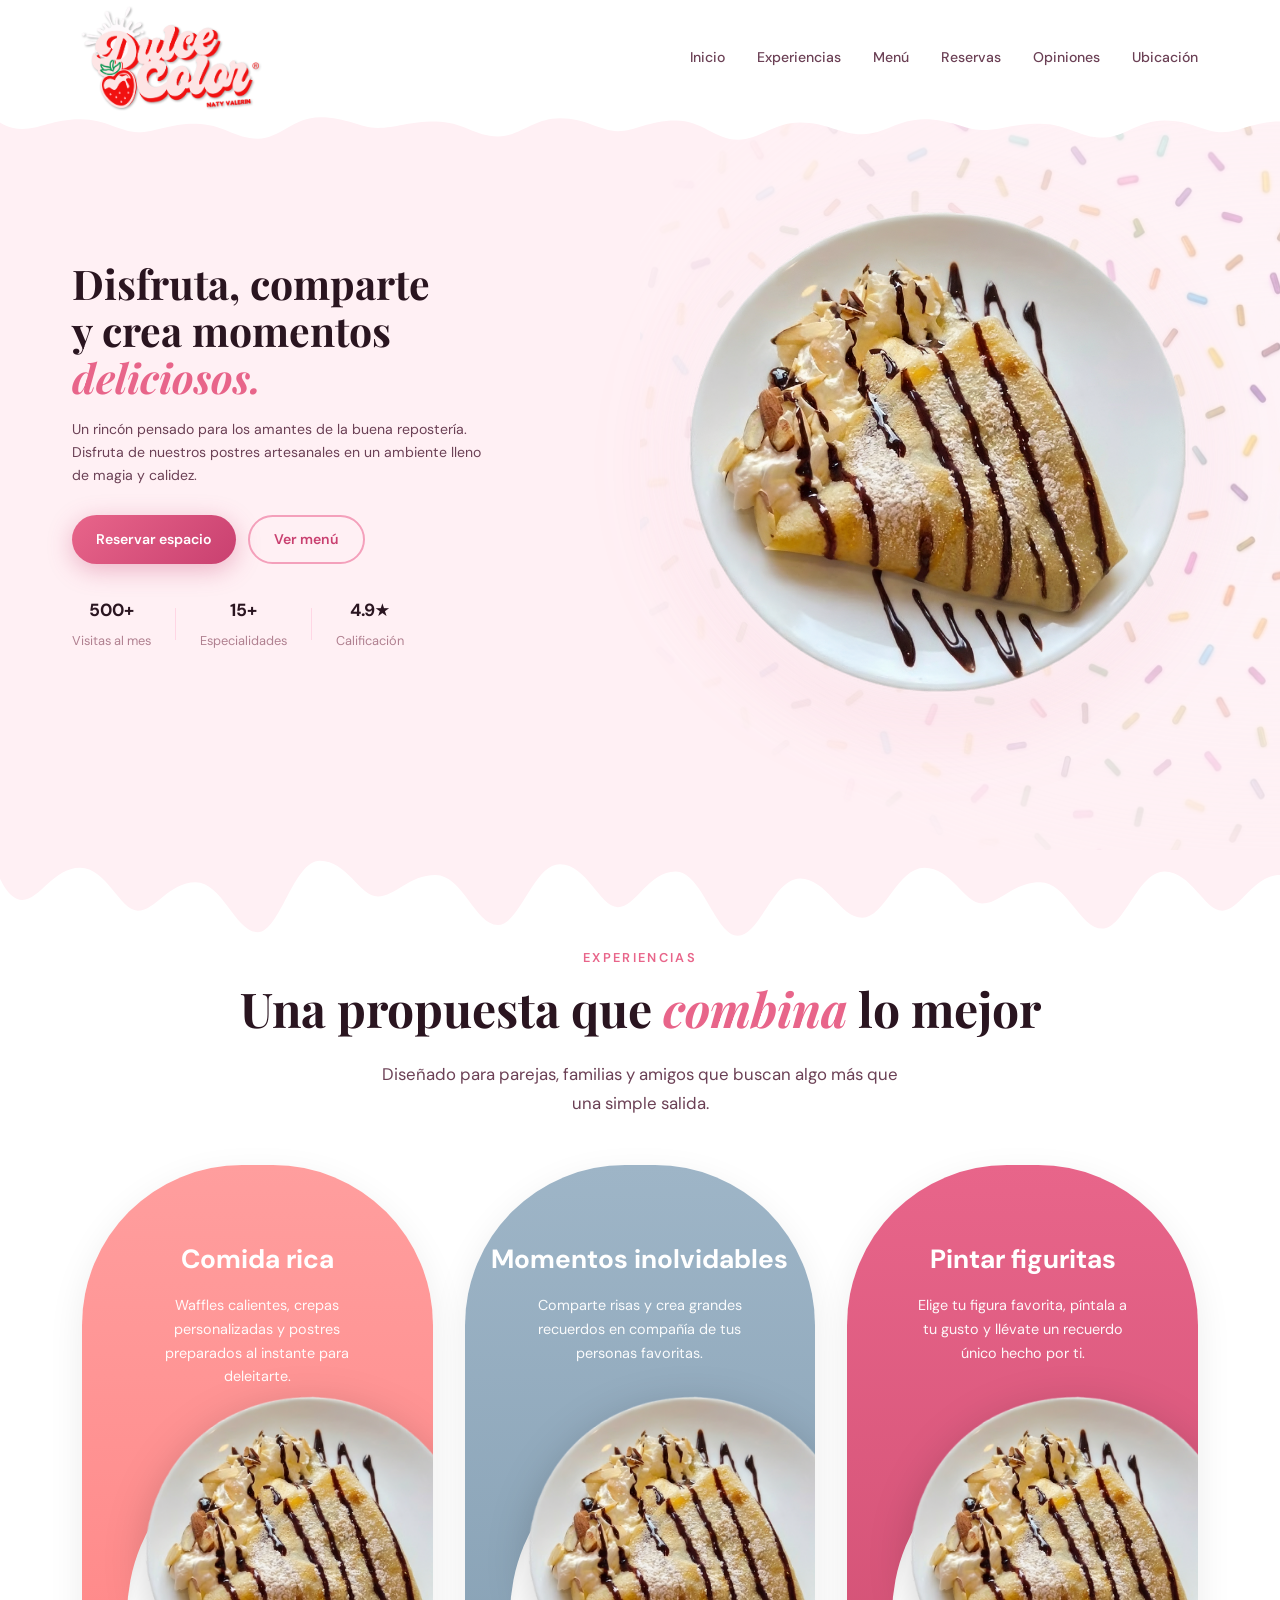
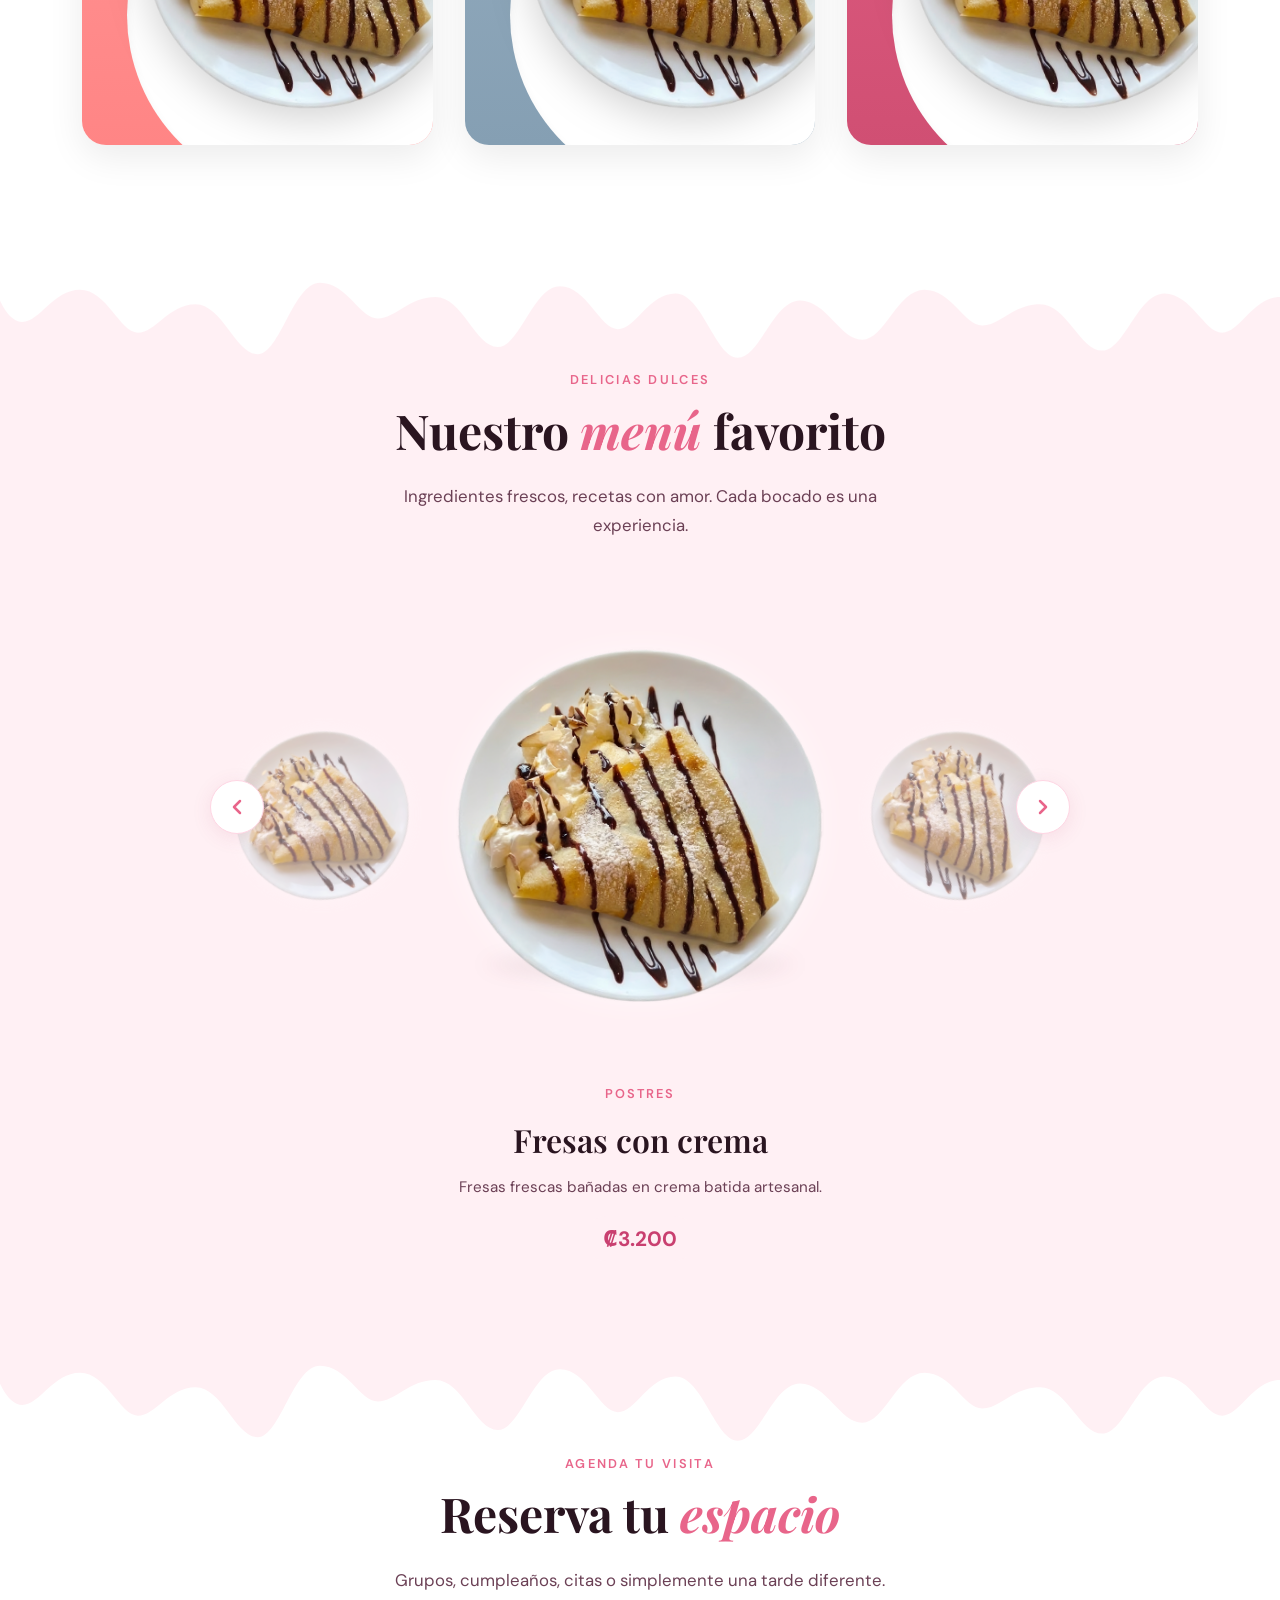
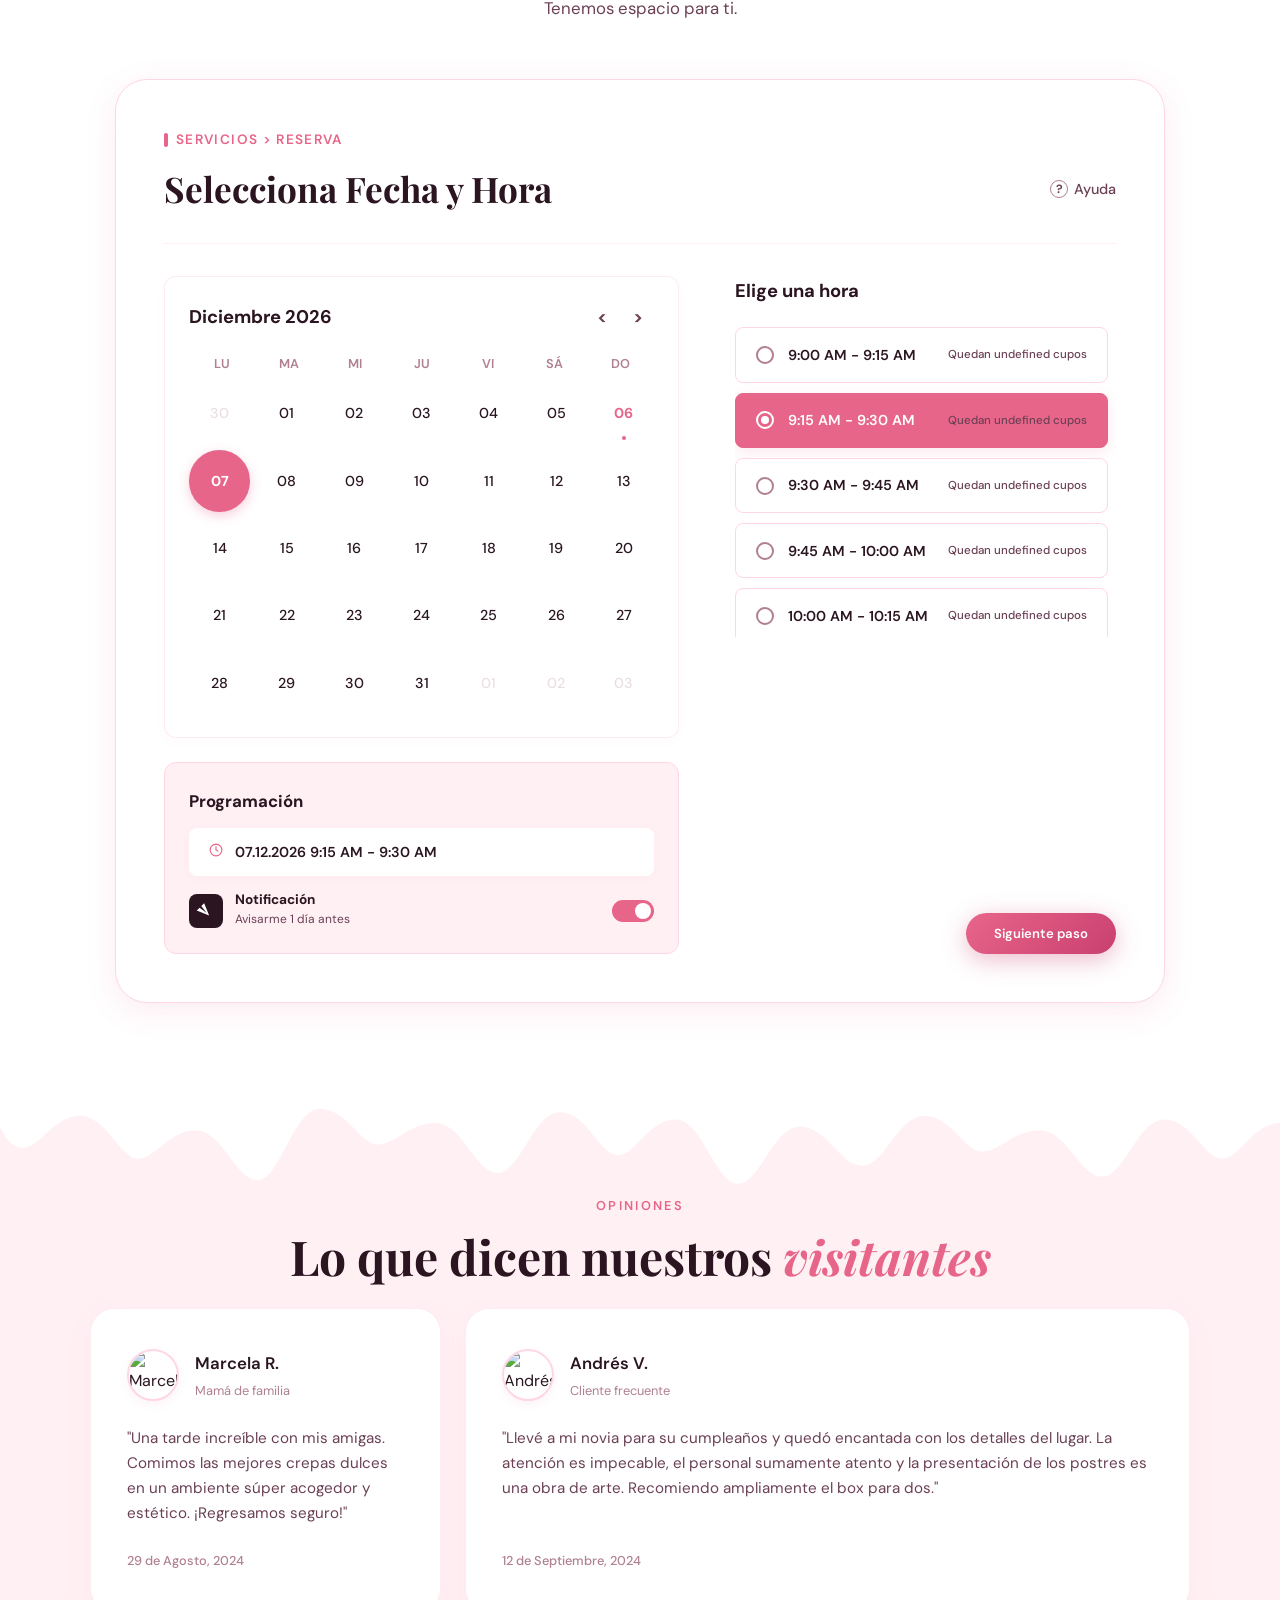
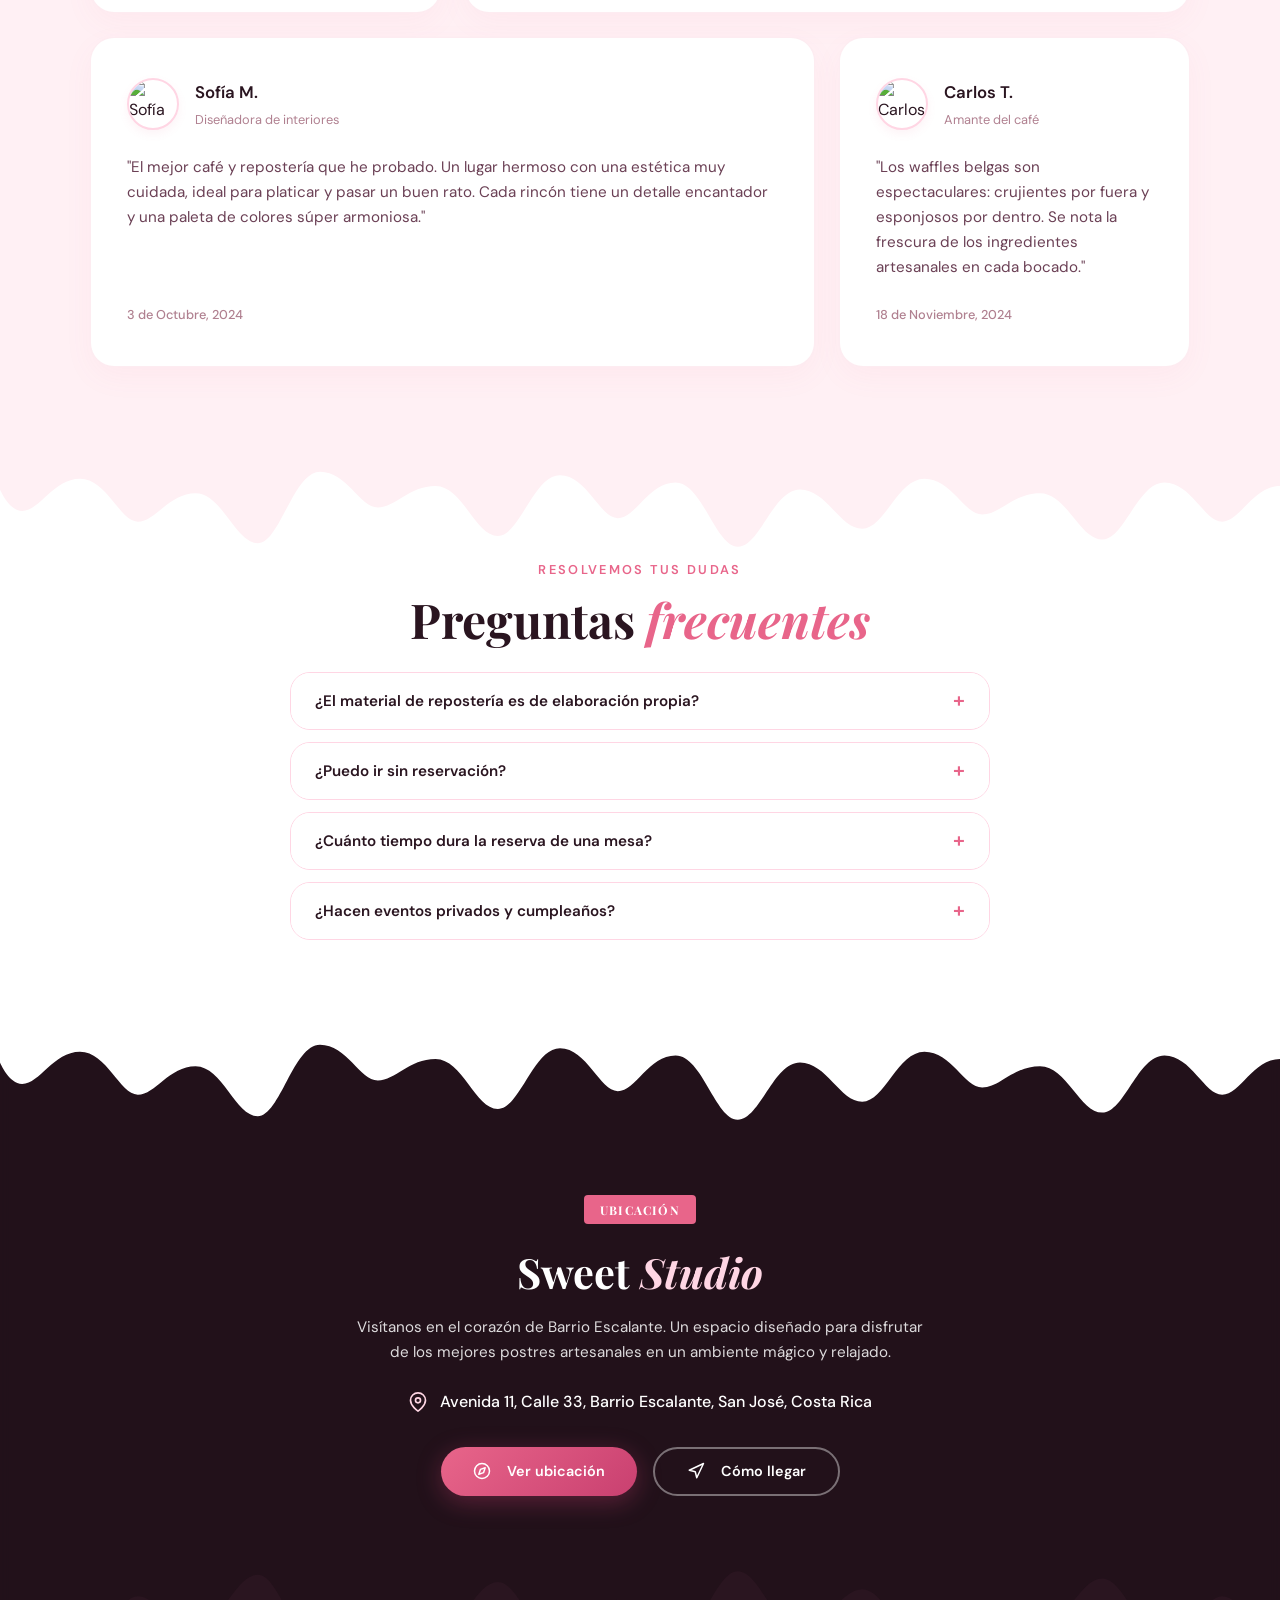
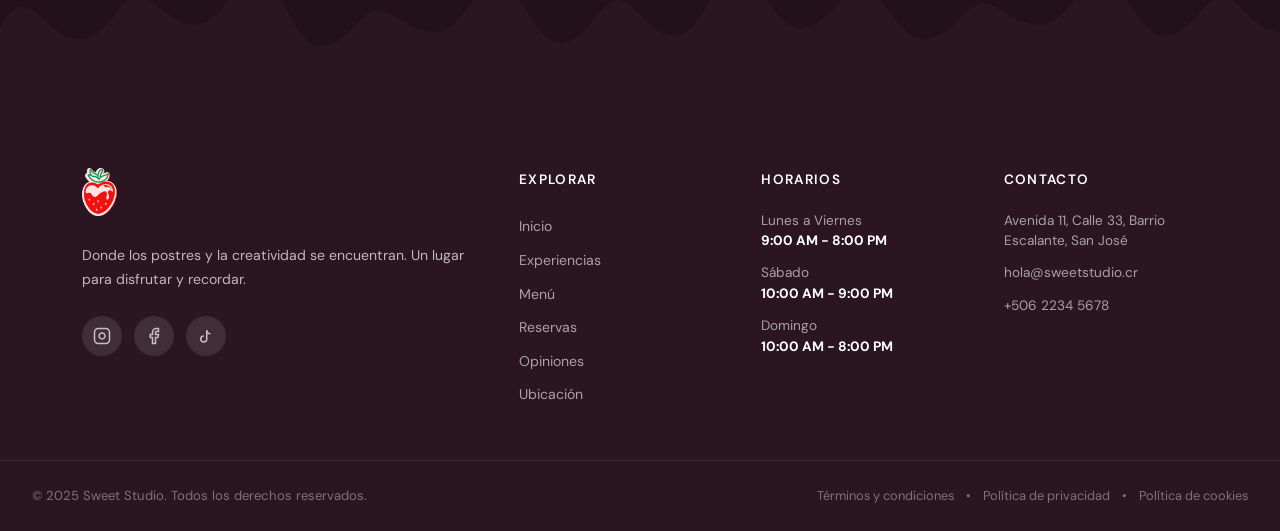
==== commit b8f777c2: "fix: ajustar icono de error en modal y relajar RLS por diferencia horaria" ====
--- a/web/index.html
+++ b/web/index.html
@@ -620,7 +620,7 @@
   <!-- ===================== MODAL ===================== -->
   <div class="modal-overlay" id="modalOverlay">
     <div class="modal-card">
-      <div class="modal-icon">
+      <div class="modal-icon" id="modalIcon">
         <svg width="54" height="54" viewBox="0 0 24 24" fill="none" stroke="var(--pink-main)" stroke-width="2">
           <path d="M22 11.08V12a10 10 0 1 1-5.93-9.14" />
           <polyline points="22 4 12 14.01 9 11.01" />
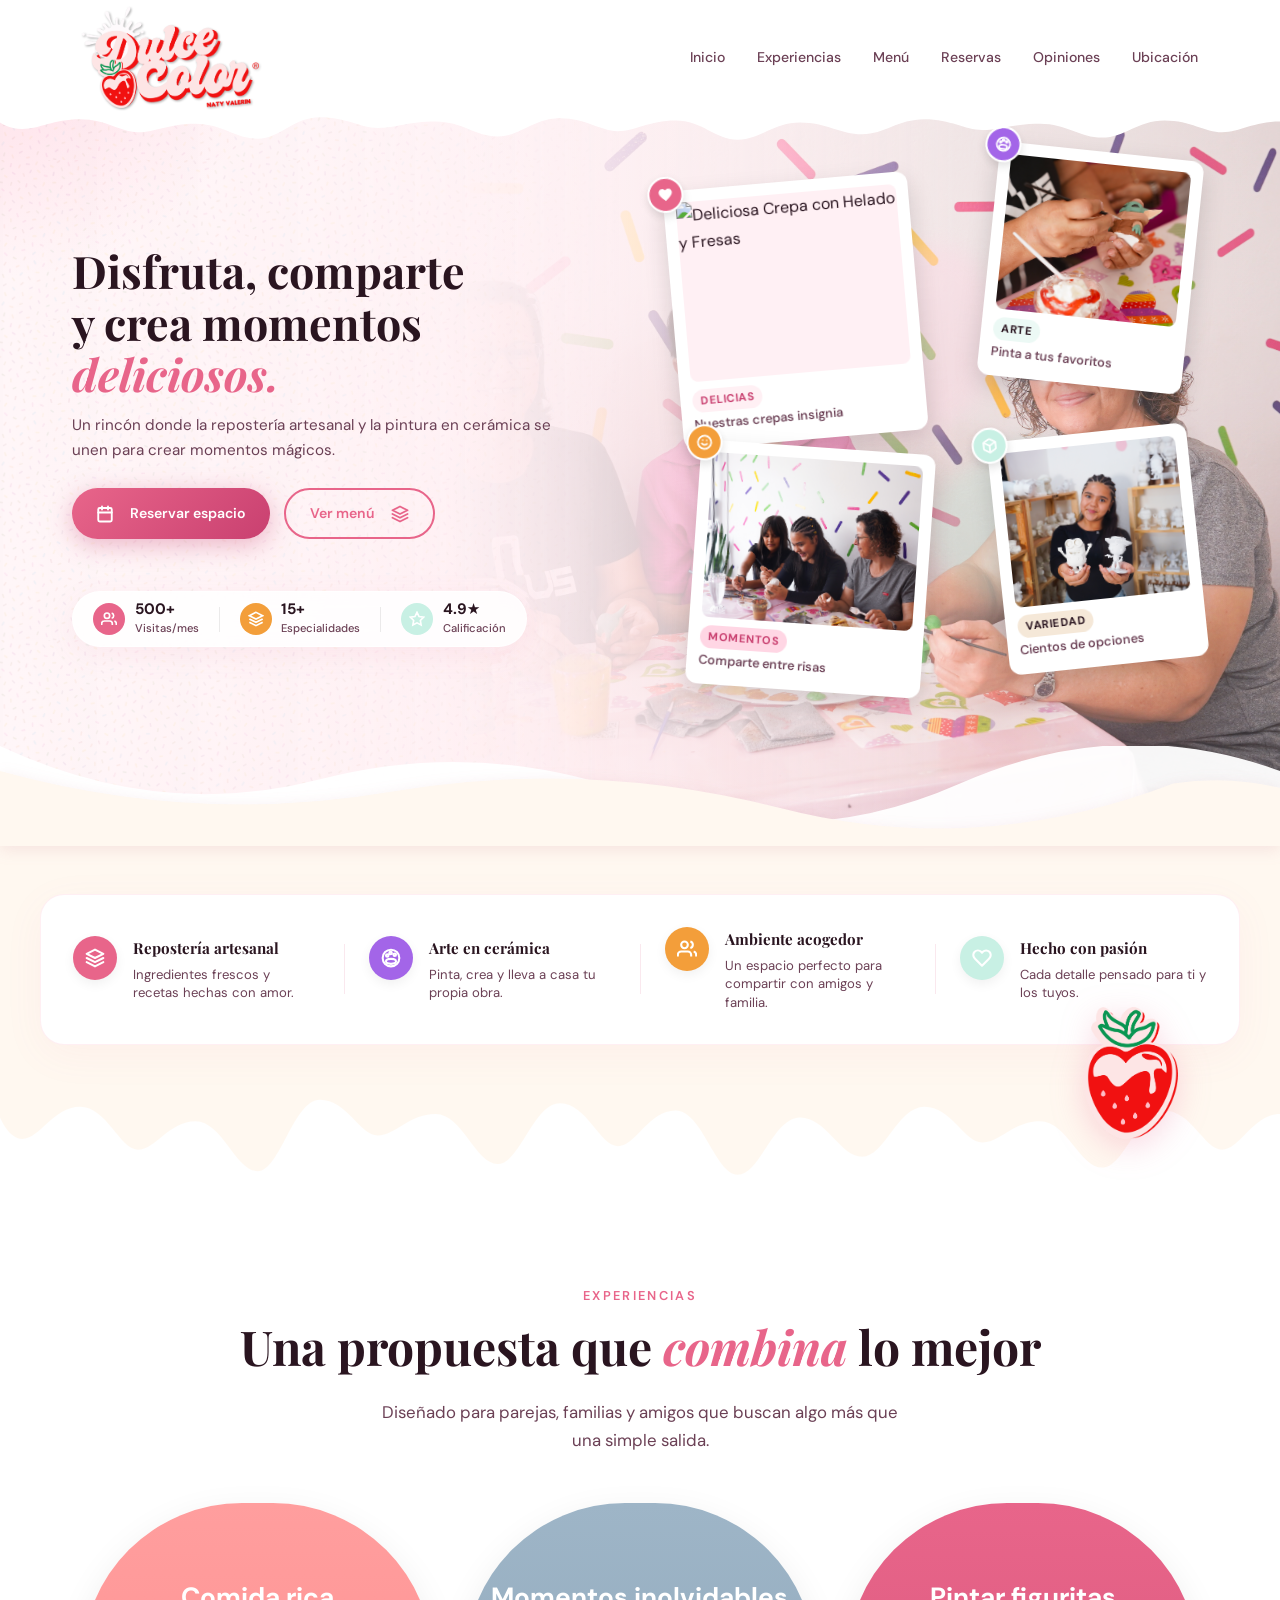
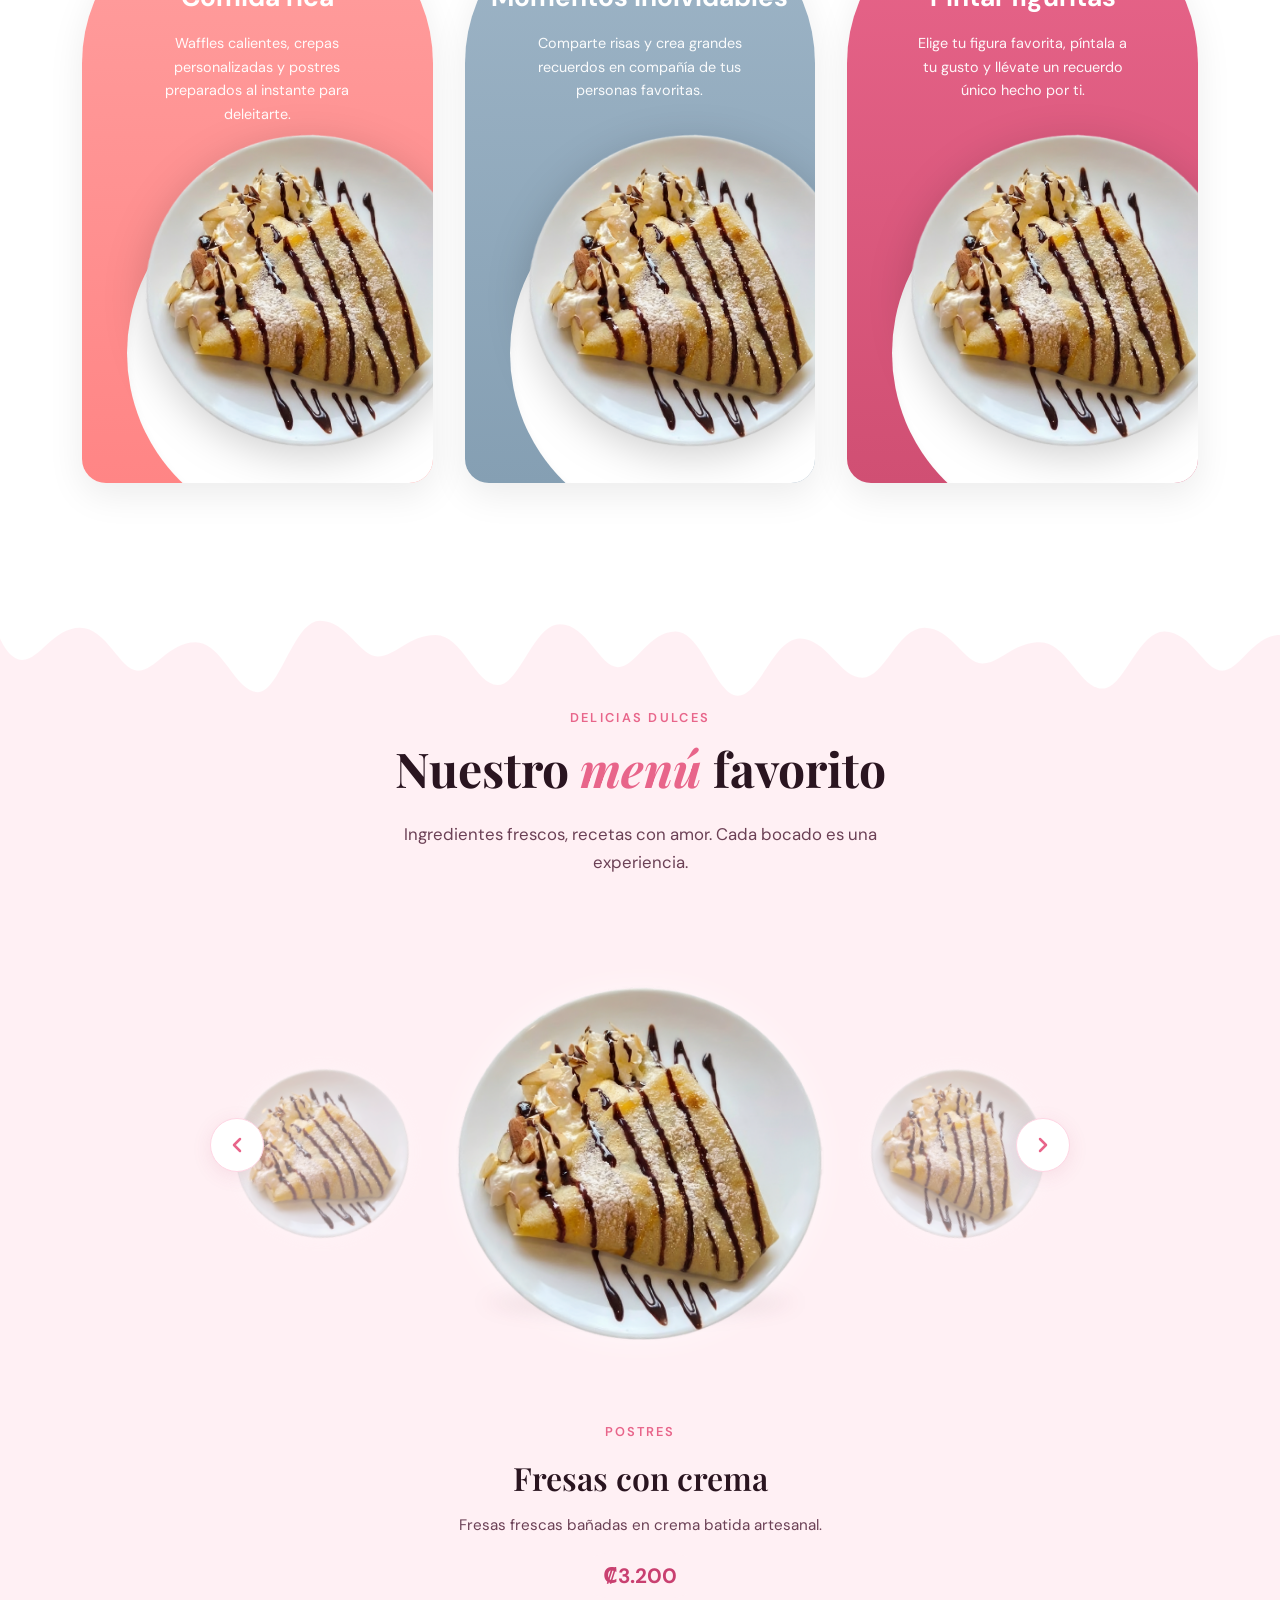
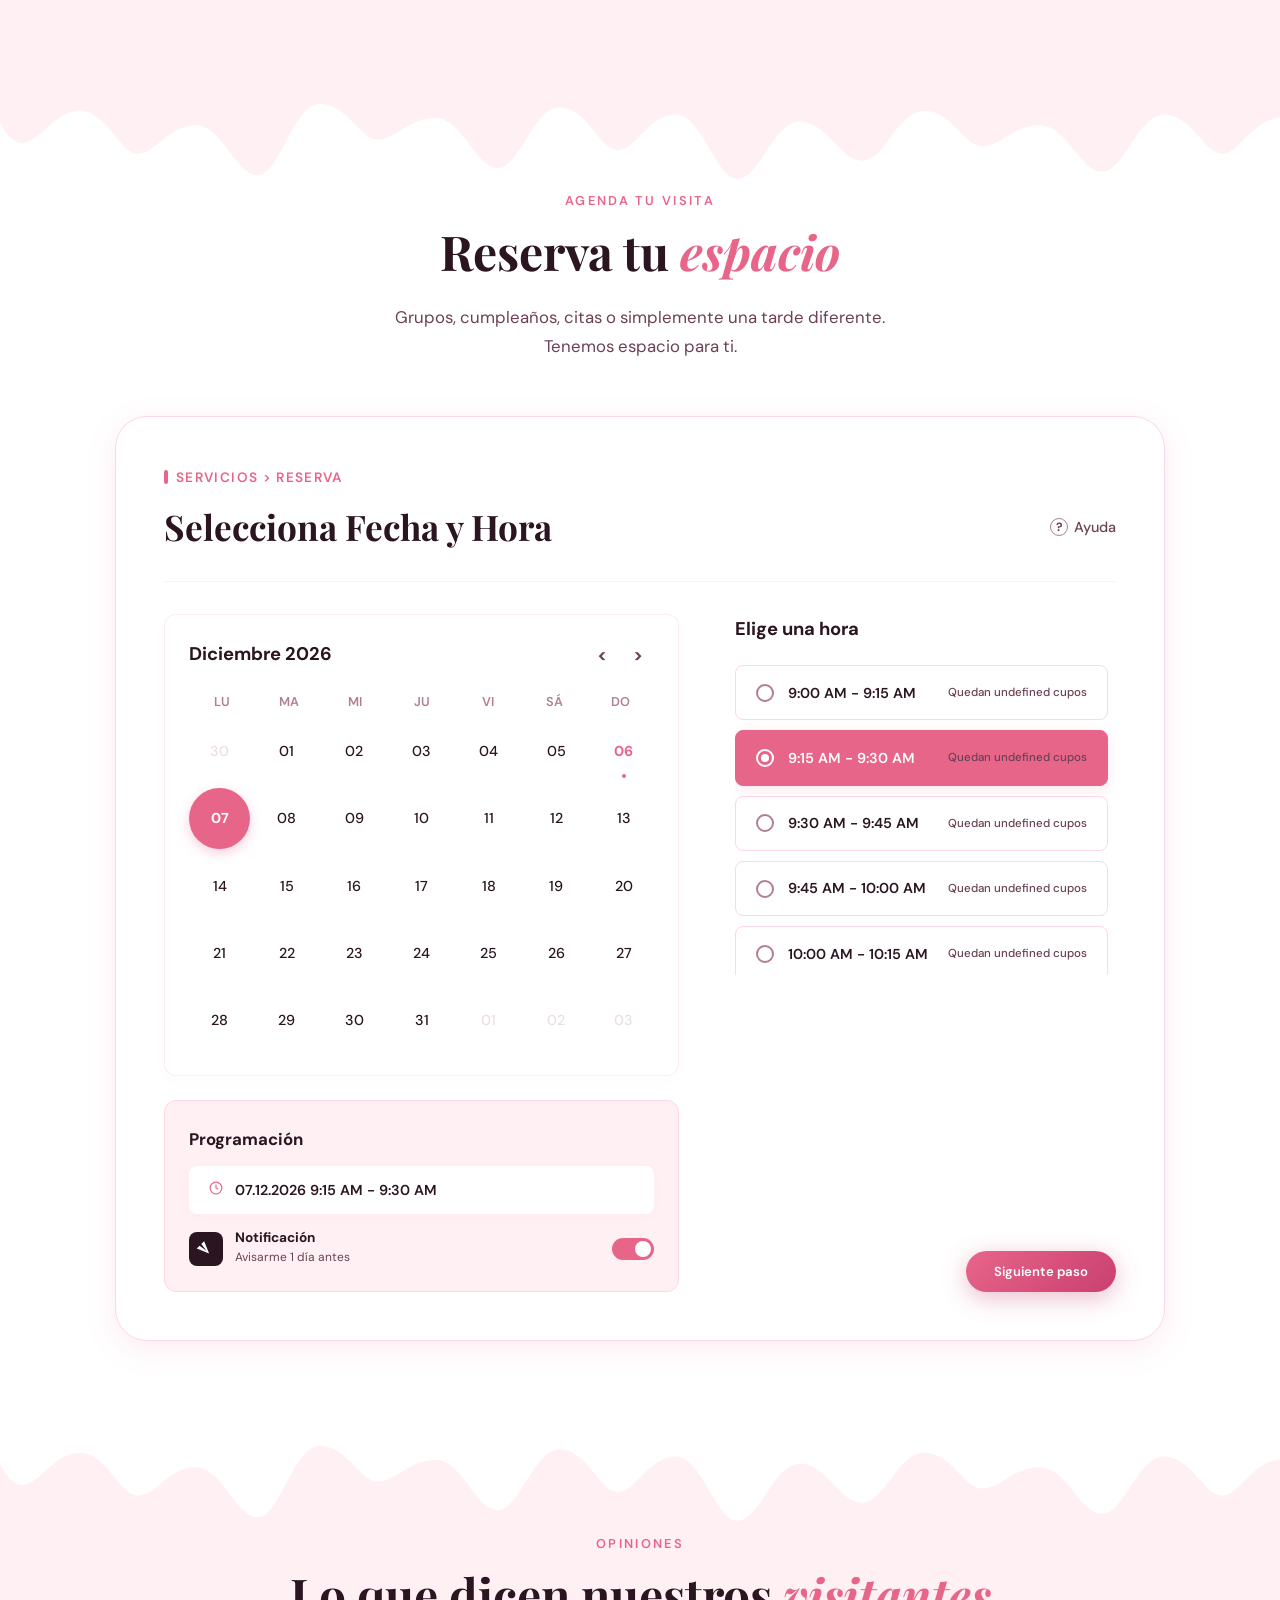
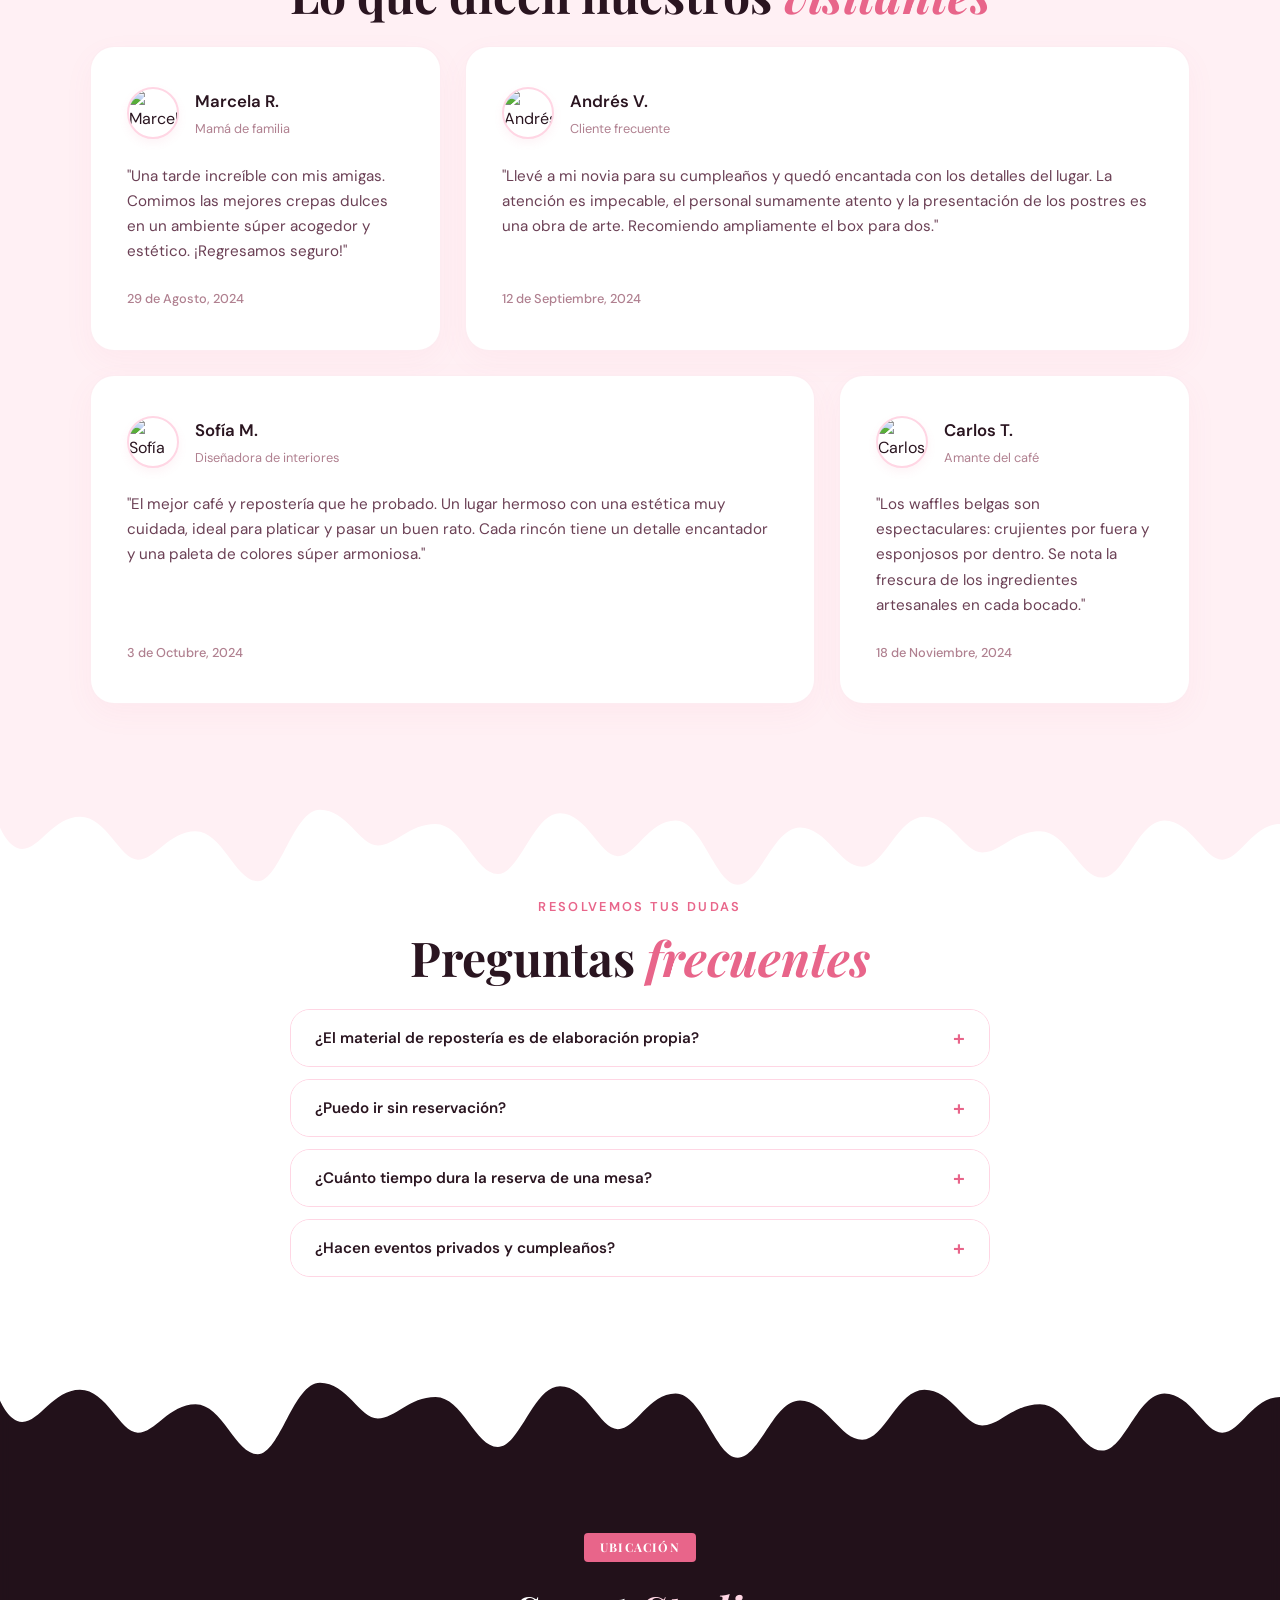
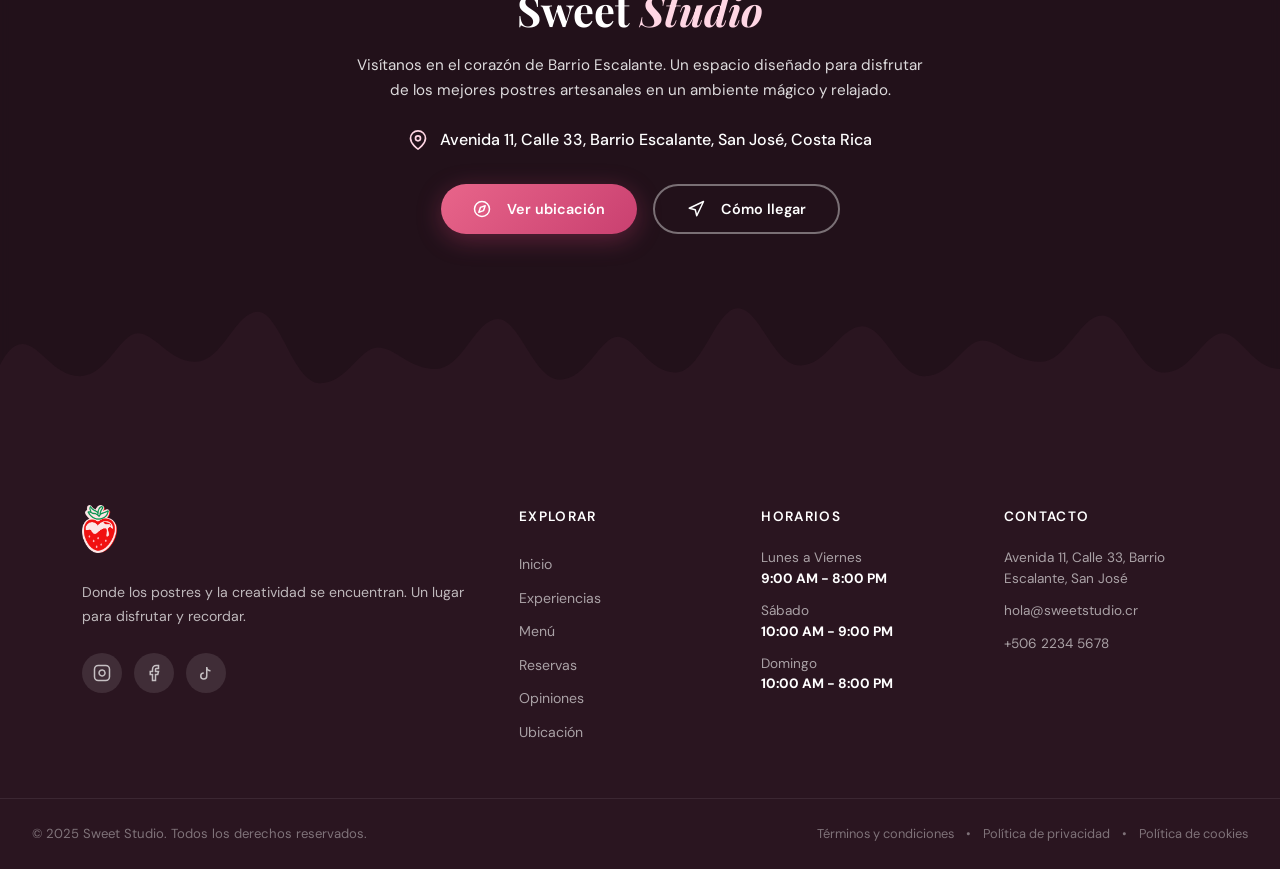
==== commit 975d5843: "first commit: style refinements and asset reorganization" ====
--- a/web/index.html
+++ b/web/index.html
@@ -44,49 +44,211 @@
 
   <!-- ===================== HERO ===================== -->
   <section class="hero" id="inicio">
-    <!-- Background decorative pattern -->
-    <img src="assets/patron.png" class="hero-bg-pattern" alt="Patrón decorativo DulceColor" />
+    <!-- Fluid pink shape in top-left corner -->
+    <div class="hero-top-left-drip"></div>
+
+    <!-- Sprinkle pattern overlay on the left -->
+    <div class="hero-pattern-overlay"></div>
+
+    <!-- Background photo with mask/gradient overlay -->
+    <div class="hero-bg-wrapper">
+      <img src="assets/hero-background.jpg" class="hero-bg-photo" alt="Experiencia DulceColor" />
+      <div class="hero-bg-overlay"></div>
+    </div>
 
     <div class="hero-container">
       <div class="hero-content fade-up">
-
         <h1 class="hero-title">
           Disfruta, comparte<br />
           y crea momentos<br />
-          <em>deliciosos.</em>
+          <span class="highlight">deliciosos.</span>
         </h1>
         <p class="hero-subtitle">
-          Un rincón pensado para los amantes de la buena repostería.
-          Disfruta de nuestros postres artesanales en un ambiente lleno de magia y calidez.
+          Un rincón donde la repostería artesanal y la pintura en cerámica se unen para crear momentos mágicos.
         </p>
         <div class="hero-buttons">
-          <a href="#reservaciones" class="btn btn-primary btn-lg">Reservar espacio</a>
-          <a href="#menu" class="btn btn-outline btn-lg">Ver menú</a>
-        </div>
-        <div class="hero-stats">
-          <div class="stat"><strong>500+</strong><span>Visitas al mes</span></div>
-          <div class="stat-divider"></div>
-          <div class="stat"><strong>15+</strong><span>Especialidades</span></div>
-          <div class="stat-divider"></div>
-          <div class="stat"><strong>4.9★</strong><span>Calificación</span></div>
+          <a href="#reservaciones" class="btn btn-primary btn-lg">
+            <svg class="btn-icon" viewBox="0 0 24 24" fill="none" stroke="currentColor" stroke-width="2.5" stroke-linecap="round" stroke-linejoin="round"><rect x="3" y="4" width="18" height="18" rx="2" ry="2"></rect><line x1="16" y1="2" x2="16" y2="6"></line><line x1="8" y1="2" x2="8" y2="6"></line><line x1="3" y1="10" x2="21" y2="10"></line></svg>
+            Reservar espacio
+          </a>
+          <a href="#menu" class="btn btn-outline-pink btn-lg">
+            Ver menú
+            <svg class="btn-icon-right" viewBox="0 0 24 24" fill="none" stroke="currentColor" stroke-width="2.5" stroke-linecap="round" stroke-linejoin="round"><path d="M12 2L2 7l10 5 10-5-10-5zM2 17l10 5 10-5M2 12l10 5 10-5"></path></svg>
+          </a>
+        </div>
+        
+        <!-- Stats in a single horizontal glass pill container -->
+        <div class="hero-stats-pill">
+          <div class="stat-item">
+            <div class="stat-icon-circle pink-bg">
+              <svg viewBox="0 0 24 24" fill="none" stroke="currentColor" stroke-width="2.5"><path d="M17 21v-2a4 4 0 0 0-4-4H5a4 4 0 0 0-4 4v2"></path><circle cx="9" cy="7" r="4"></circle><path d="M23 21v-2a4 4 0 0 0-3-3.87"></path><path d="M16 3.13a4 4 0 0 1 0 7.75"></path></svg>
+            </div>
+            <div class="stat-text">
+              <strong>500+</strong>
+              <span>Visitas/mes</span>
+            </div>
+          </div>
+          <div class="stat-divider-vertical"></div>
+          <div class="stat-item">
+            <div class="stat-icon-circle orange-bg">
+              <svg viewBox="0 0 24 24" fill="none" stroke="currentColor" stroke-width="2.5"><path d="M12 2L2 7l10 5 10-5-10-5zM2 17l10 5 10-5M2 12l10 5 10-5"></path></svg>
+            </div>
+            <div class="stat-text">
+              <strong>15+</strong>
+              <span>Especialidades</span>
+            </div>
+          </div>
+          <div class="stat-divider-vertical"></div>
+          <div class="stat-item">
+            <div class="stat-icon-circle green-bg">
+              <svg viewBox="0 0 24 24" fill="none" stroke="currentColor" stroke-width="2.5"><polygon points="12 2 15.09 8.26 22 9.27 17 14.14 18.18 21.02 12 17.77 5.82 21.02 7 14.14 2 9.27 8.91 8.26 12 2"></polygon></svg>
+            </div>
+            <div class="stat-text">
+              <strong>4.9★</strong>
+              <span>Calificación</span>
+            </div>
+          </div>
         </div>
       </div>
 
       <div class="hero-visual">
-        <!-- Main Product Image -->
-        <img src="assets/platillo.png" alt="Platillo exquisito DulceColor" class="hero-dish-img" />
-      </div>
-    </div>
-
-    <!-- Liquid Dripping Cream Effect Background Divider (Pink to White) -->
+        <div class="hero-collage">
+          <!-- Card 1: Crepe close-up -->
+          <div class="collage-card card-crepe">
+            <div class="card-inner">
+              <div class="card-badge-circle badge-pink">
+                <svg viewBox="0 0 24 24" fill="currentColor"><path d="M12 21.35l-1.45-1.32C5.4 15.36 2 12.28 2 8.5 2 5.42 4.42 3 7.5 3c1.74 0 3.41.81 4.5 2.09C13.09 3.81 14.76 3 16.5 3 19.58 3 22 5.42 22 8.5c0 3.78-3.4 6.86-8.55 11.54L12 21.35z"></path></svg>
+              </div>
+              <img src="assets/hero-crepe.jpg" alt="Deliciosa Crepa con Helado y Fresas" class="collage-img" />
+              <div class="card-caption">
+                <span class="card-tag tag-dessert">Delicias</span>
+                <p>Nuestras crepas insignia</p>
+              </div>
+            </div>
+          </div>
+          <!-- Card 2: Painting Grogu close-up -->
+          <div class="collage-card card-painting">
+            <div class="card-inner">
+              <div class="card-badge-circle badge-purple">
+                <svg viewBox="0 0 24 24" fill="none" stroke="currentColor" stroke-width="2.5" stroke-linecap="round" stroke-linejoin="round"><path d="M12 22c5.523 0 10-4.477 10-10S17.523 2 12 2 2 6.477 2 12s4.477 10 10 10z"></path><path d="M7.5 10.5c.828 0 1.5-.672 1.5-1.5s-.672-1.5-1.5-1.5-1.5.672-1.5 1.5.672 1.5 1.5 1.5zM11.5 7.5c.828 0 1.5-.672 1.5-1.5S12.328 4.5 11.5 4.5s-1.5.672-1.5 1.5.672 1.5 1.5 1.5zM16.5 9.5c.828 0 1.5-.672 1.5-1.5s-.672-1.5-1.5-1.5-1.5.672-1.5 1.5.672 1.5 1.5 1.5zM6 16c0-2 2-3 6-3s6 1 6 3-2 3-6 3-6-1-6-3z"></path></svg>
+              </div>
+              <img src="assets/hero-painting-grogu.jpg" alt="Pintando figura de Grogu" class="collage-img" />
+              <div class="card-caption">
+                <span class="card-tag tag-art">Arte</span>
+                <p>Pinta a tus favoritos</p>
+              </div>
+            </div>
+          </div>
+          <!-- Card 3: Group experience -->
+          <div class="collage-card card-group">
+            <div class="card-inner">
+              <div class="card-badge-circle badge-orange">
+                <svg viewBox="0 0 24 24" fill="none" stroke="currentColor" stroke-width="2.5" stroke-linecap="round" stroke-linejoin="round"><circle cx="12" cy="12" r="10"></circle><path d="M8 14s1.5 2 4 2 4-2 4-2"></path><line x1="9" y1="9" x2="9.01" y2="9"></line><line x1="15" y1="9" x2="15.01" y2="9"></line></svg>
+              </div>
+              <img src="assets/hero-group-experience.jpg" alt="Pintando figuras y comiendo crepas en grupo" class="collage-img" />
+              <div class="card-caption">
+                <span class="card-tag tag-experience">Momentos</span>
+                <p>Comparte entre risas</p>
+              </div>
+            </div>
+          </div>
+          <!-- Card 4: Figurines wooden shelves selection -->
+          <div class="collage-card card-choice">
+            <div class="card-inner">
+              <div class="card-badge-circle badge-green">
+                <svg viewBox="0 0 24 24" fill="none" stroke="currentColor" stroke-width="2.5" stroke-linecap="round" stroke-linejoin="round"><path d="M21 16V8a2 2 0 0 0-1-1.73l-7-4a2 2 0 0 0-2 0l-7 4A2 2 0 0 0 3 8v8a2 2 0 0 0 1 1.73l7 4a2 2 0 0 0 2 0l7-4A2 2 0 0 0 21 16z"></path><polyline points="3.27 6.96 12 12.01 20.73 6.96"></polyline><line x1="12" y1="22.08" x2="12" y2="12"></line></svg>
+              </div>
+              <img src="assets/hero-ceramic-variety.jpg" alt="Gran variedad de figuras de cerámica para elegir" class="collage-img" />
+              <div class="card-caption">
+                <span class="card-tag tag-figs">Variedad</span>
+                <p>Cientos de opciones</p>
+              </div>
+            </div>
+          </div>
+          
+          <!-- Background decorative paint drip blobs for depth -->
+          <div class="collage-deco deco-drip-1">
+            <svg viewBox="0 0 200 200" xmlns="http://www.w3.org/2000/svg">
+              <path fill="var(--pink-light)" d="M44.7,-76.3C57.4,-68.8,66.9,-55.8,73.5,-41.7C80.1,-27.6,83.9,-12.3,81.8,2.2C79.8,16.7,72,30.3,62.8,41.9C53.7,53.4,43.3,62.9,31.1,69.5C19,76.1,5,79.8,-9.4,78.8C-23.7,77.8,-38.3,72.1,-50.2,63.1C-62.1,54.1,-71.4,41.7,-76.3,27.7C-81.2,13.7,-81.8,-1.9,-77.9,-16.4C-74,-30.9,-65.7,-44.3,-54.2,-52.1C-42.6,-60,-27.9,-62.4,-14.1,-69.1C-0.3,-75.8,12,-83.8,44.7,-76.3Z" transform="translate(100 100)" />
+            </svg>
+          </div>
+          <div class="collage-deco deco-drip-2">
+            <svg viewBox="0 0 200 200" xmlns="http://www.w3.org/2000/svg">
+              <path fill="var(--mint)" d="M38.1,-63.9C49.9,-56.9,60.5,-47.5,68.9,-35.8C77.4,-24.1,83.8,-10.1,83.8,3.9C83.7,17.9,77.3,31.9,68.2,43.3C59.2,54.7,47.7,63.6,34.8,69C22,74.5,7.9,76.5,-5.5,75.1C-19,73.7,-31.8,68.9,-43.3,61.4C-54.7,53.9,-64.8,43.6,-71,31.3C-77.2,19,-79.6,4.6,-77.3,-9.1C-75,-22.8,-68.1,-35.9,-58,-43.8C-47.9,-51.7,-34.7,-54.5,-22.5,-61.2C-10.4,-67.9,0.8,-78.5,12.5,-77.7C24.2,-77,26.4,-70.9,38.1,-63.9Z" transform="translate(100 100)" />
+            </svg>
+          </div>
+        </div>
+      </div>
+    </div>
+    <!-- Double Wavy Liquid Dripping Cream Divider -->
+    <div class="hero-double-drips">
+      <svg class="wave-bg-color" viewBox="0 0 1440 120" preserveAspectRatio="none" xmlns="http://www.w3.org/2000/svg">
+        <path d="M0,0 Q180,90 360,40 T720,60 T1080,45 T1440,30 L1440,120 L0,120 Z" fill="var(--white)"></path>
+      </svg>
+      <svg class="wave-white-color" viewBox="0 0 1440 120" preserveAspectRatio="none" xmlns="http://www.w3.org/2000/svg">
+        <path d="M0,30 Q220,95 440,55 T880,75 T1320,45 Q1380,35 1440,50 L1440,120 L0,120 Z" fill="var(--cream)"></path>
+      </svg>
+    </div>
+  </section>
+
+  <!-- ===================== HERO FEATURES BAR ===================== -->
+  <div class="hero-features-bar-wrapper">
+    <div class="hero-features-bar">
+      <div class="feature-bar-item">
+        <div class="feature-bar-icon-circle pink-bg">
+          <svg viewBox="0 0 24 24" fill="none" stroke="currentColor" stroke-width="2.5" stroke-linecap="round" stroke-linejoin="round"><path d="M12 2L2 7l10 5 10-5-10-5zM2 17l10 5 10-5M2 12l10 5 10-5"></path></svg>
+        </div>
+        <div class="feature-bar-text">
+          <h4>Repostería artesanal</h4>
+          <p>Ingredientes frescos y recetas hechas con amor.</p>
+        </div>
+      </div>
+      <div class="feature-bar-divider"></div>
+      <div class="feature-bar-item">
+        <div class="feature-bar-icon-circle purple-bg">
+          <svg viewBox="0 0 24 24" fill="none" stroke="currentColor" stroke-width="2.5" stroke-linecap="round" stroke-linejoin="round"><path d="M12 22c5.523 0 10-4.477 10-10S17.523 2 12 2 2 6.477 2 12s4.477 10 10 10z"></path><path d="M7.5 10.5c.828 0 1.5-.672 1.5-1.5s-.672-1.5-1.5-1.5-1.5.672-1.5 1.5.672 1.5 1.5 1.5zM11.5 7.5c.828 0 1.5-.672 1.5-1.5S12.328 4.5 11.5 4.5s-1.5.672-1.5 1.5.672 1.5 1.5 1.5zM16.5 9.5c.828 0 1.5-.672 1.5-1.5s-.672-1.5-1.5-1.5-1.5.672-1.5 1.5.672 1.5 1.5 1.5zM6 16c0-2 2-3 6-3s6 1 6 3-2 3-6 3-6-1-6-3z"></path></svg>
+        </div>
+        <div class="feature-bar-text">
+          <h4>Arte en cerámica</h4>
+          <p>Pinta, crea y lleva a casa tu propia obra.</p>
+        </div>
+      </div>
+      <div class="feature-bar-divider"></div>
+      <div class="feature-bar-item">
+        <div class="feature-bar-icon-circle orange-bg">
+          <svg viewBox="0 0 24 24" fill="none" stroke="currentColor" stroke-width="2.5"><path d="M17 21v-2a4 4 0 0 0-4-4H5a4 4 0 0 0-4 4v2"></path><circle cx="9" cy="7" r="4"></circle><path d="M23 21v-2a4 4 0 0 0-3-3.87"></path><path d="M16 3.13a4 4 0 0 1 0 7.75"></path></svg>
+        </div>
+        <div class="feature-bar-text">
+          <h4>Ambiente acogedor</h4>
+          <p>Un espacio perfecto para compartir con amigos y familia.</p>
+        </div>
+      </div>
+      <div class="feature-bar-divider"></div>
+      <div class="feature-bar-item">
+        <div class="feature-bar-icon-circle green-bg">
+          <svg viewBox="0 0 24 24" fill="none" stroke="currentColor" stroke-width="2.5" stroke-linecap="round" stroke-linejoin="round"><path d="M20.84 4.61a5.5 5.5 0 0 0-7.78 0L12 5.67l-1.06-1.06a5.5 5.5 0 0 0-7.78 7.78l1.06 1.06L12 21.23l7.78-7.78 1.06-1.06a5.5 5.5 0 0 0 0-7.78z"></path></svg>
+        </div>
+        <div class="feature-bar-text">
+          <h4>Hecho con pasión</h4>
+          <p>Cada detalle pensado para ti y los tuyos.</p>
+        </div>
+      </div>
+    </div>
+    
+    <!-- Floating Strawberry in bottom-right corner -->
+    <div class="floating-strawberry-wrapper">
+      <img src="assets/fresa.png" class="floating-strawberry" alt="Decoración de Fresa" />
+    </div>
+
+    <!-- Liquid Dripping Cream Effect Background Divider (Transparent to White) -->
     <div class="hero-drips">
       <svg viewBox="0 0 1440 140" preserveAspectRatio="none" xmlns="http://www.w3.org/2000/svg">
         <path
-          d="M0,0 L1440,0 L1440,35 C1410,35 1395,85 1375,85 C1355,85 1340,30 1310,30 C1280,30 1265,110 1240,110 C1215,110 1200,45 1170,45 C1140,45 1125,75 1105,75 C1085,75 1070,25 1040,25 C1010,25 995,95 970,95 C945,95 930,40 900,40 C870,40 855,120 830,120 C805,120 790,30 760,30 C730,30 715,80 695,80 C675,80 660,20 630,20 C600,20 585,105 560,105 C535,105 520,35 490,35 C460,35 445,65 425,65 C405,65 390,15 360,15 C330,15 315,115 290,115 C265,115 250,45 220,45 C190,45 175,85 155,85 C135,85 120,25 90,25 C60,25 45,70 25,70 C10,70 0,40 0,40 Z"
-          fill="var(--pink-pale)" />
+          d="M0,140 L1440,140 L1440,35 C1410,35 1395,85 1375,85 C1355,85 1340,30 1310,30 C1280,30 1265,110 1240,110 C1215,110 1200,45 1170,45 C1140,45 1125,75 1105,75 C1085,75 1070,25 1040,25 C1010,25 995,95 970,95 C945,95 930,40 900,40 C870,40 855,120 830,120 C805,120 790,30 760,30 C730,30 715,80 695,80 C675,80 660,20 630,20 C600,20 585,105 560,105 C535,105 520,35 490,35 C460,35 445,65 425,65 C405,65 390,15 360,15 C330,15 315,115 290,115 C265,115 250,45 220,45 C190,45 175,85 155,85 C135,85 120,25 90,25 C60,25 45,70 25,70 C10,70 0,40 0,40 Z"
+          fill="var(--white)" />
       </svg>
     </div>
-  </section>
+  </div>
 
   <!-- ===================== EXPERIENCIA ===================== -->
   <section class="experiencia" id="experiencia">
--- a/web/styles.css
+++ b/web/styles.css
@@ -457,7 +457,7 @@
    HERO
 ======================================== */
 .hero {
-  background: var(--pink-pale);
+  background: linear-gradient(135deg, #FFF5F7 0%, #FFEAEF 50%, #FFF0F3 100%);
   position: relative;
   width: 100%;
   padding-top: 110px;
@@ -466,7 +466,7 @@
 .hero-container {
   max-width: 1200px;
   margin: 0 auto;
-  padding: 1rem 2rem 4rem;
+  padding: 6rem 2rem 10rem;
   display: grid;
   grid-template-columns: 1fr 1fr;
   align-items: center;
@@ -477,8 +477,7 @@
 
 .hero-drips {
   position: absolute;
-  top: 100%;
-  margin-top: -1.5px;
+  bottom: 0;
   /* slight overlap to prevent gaps */
   left: 0;
   width: 100%;
@@ -592,40 +591,446 @@
   background: var(--pink-light);
 }
 
-/* Hero visual */
-.hero-visual {
-  display: flex;
-  justify-content: center;
-  align-items: center;
-  position: relative;
-}
-
-.hero-dish-img {
-  width: 100%;
-  max-width: 600px;
-  height: auto;
-  object-fit: contain;
-  filter: drop-shadow(0 0 35px rgba(255, 255, 255, 0.95)) drop-shadow(0 15px 30px rgba(232, 101, 138, 0.2));
-  animation: slideInFromRight .85s cubic-bezier(.22, .86, .38, 1) both;
-  margin-top: -60px;
-  position: relative;
-  z-index: 2;
-}
-
-/* Background Decorative Pattern */
-.hero-bg-pattern {
+/* Hero background wrapper & photo overlay */
+.hero-bg-wrapper {
   position: absolute;
   top: 0;
-  right: 0;
-  width: 50%;
+  left: 0;
+  width: 100%;
+  height: 100%;
+  z-index: 1;
+  overflow: hidden;
+  pointer-events: none;
+}
+
+.hero-bg-photo {
+  width: 100%;
   height: 100%;
   object-fit: cover;
+  object-position: right center;
+  opacity: 0.85;
+  display: block;
+  mask-image: linear-gradient(to right, rgba(0,0,0,0) 0%, rgba(0,0,0,0) 35%, rgba(0,0,0,0.15) 45%, rgba(0,0,0,1) 75%);
+  -webkit-mask-image: linear-gradient(to right, rgba(0,0,0,0) 0%, rgba(0,0,0,0) 35%, rgba(0,0,0,0.15) 45%, rgba(0,0,0,1) 75%);
+}
+
+.hero-bg-overlay {
+  position: absolute;
+  top: 0;
+  left: 0;
+  width: 100%;
+  height: 100%;
+  background: linear-gradient(to right, #FFF5F7 0%, rgba(255, 245, 247, 0.4) 50%, rgba(255, 245, 247, 0) 100%);
+}
+
+/* Compact & Minimalist Hero Content (Left side) */
+.hero-content {
+  z-index: 10;
+  position: relative;
+  text-align: left;
+  max-width: 480px;
+}
+
+.hero-content .hero-title {
+  font-family: var(--font-display);
+  font-size: clamp(2.0rem, 3.5vw, 2.8rem);
+  font-weight: 700;
+  line-height: 1.15;
+  color: var(--text-dark);
+  margin-bottom: 0.85rem;
+}
+
+.hero-content .hero-title .highlight {
+  color: var(--pink-main);
+  font-style: italic;
+  font-weight: 700;
+}
+
+.hero-content .hero-subtitle {
+  font-size: 0.95rem;
+  color: var(--text-mid);
+  max-width: 100%;
+  margin-bottom: 1.5rem;
+  line-height: 1.65;
+}
+
+.hero-content .hero-buttons {
+  display: flex;
+  gap: 0.85rem;
+  flex-wrap: wrap;
+  margin-bottom: 1.75rem;
+}
+
+.btn-icon {
+  width: 18px;
+  height: 18px;
+  margin-right: 8px;
+  display: inline-block;
+  vertical-align: middle;
+}
+
+.btn-icon-right {
+  width: 18px;
+  height: 18px;
+  margin-left: 8px;
+  display: inline-block;
+  vertical-align: middle;
+}
+
+.btn-outline-pink {
+  background: transparent;
+  color: var(--pink-main);
+  border: 2px solid var(--pink-main);
+  padding: 0.75rem 1.5rem;
+  font-size: 0.88rem;
+  font-weight: 600;
+  border-radius: 50px;
+  cursor: pointer;
+  display: inline-flex;
+  align-items: center;
+  justify-content: center;
+  transition: var(--transition);
+}
+
+.btn-outline-pink:hover {
+  background: var(--pink-main);
+  color: var(--white);
+  transform: translateY(-2px);
+  box-shadow: 0 5px 15px rgba(232, 101, 138, 0.25);
+}
+
+/* Stats pill container style */
+.hero-stats-pill {
+  display: inline-flex;
+  align-items: center;
+  gap: 1.25rem;
+  background: rgba(255, 255, 255, 0.85);
+  backdrop-filter: blur(10px);
+  -webkit-backdrop-filter: blur(10px);
+  border: 1px solid rgba(255, 255, 255, 0.7);
+  padding: 0.5rem 1.25rem;
+  border-radius: 50px;
+  box-shadow: 0 8px 30px rgba(220, 100, 140, 0.08);
+  margin-top: 1.5rem;
+  flex-wrap: nowrap;
+}
+
+.stat-item {
+  display: flex;
+  align-items: center;
+  gap: 0.6rem;
+}
+
+.stat-icon-circle {
+  width: 32px;
+  height: 32px;
+  border-radius: 50%;
+  display: flex;
+  align-items: center;
+  justify-content: center;
+  color: var(--white);
+  flex-shrink: 0;
+}
+
+.stat-icon-circle svg {
+  width: 16px;
+  height: 16px;
+}
+
+.stat-text {
+  display: flex;
+  flex-direction: column;
+  text-align: left;
+}
+
+.stat-text strong {
+  font-size: 0.95rem;
+  font-weight: 700;
+  color: var(--text-dark);
+  line-height: 1.2;
+}
+
+.stat-text span {
+  font-size: 0.7rem;
+  color: var(--text-mid);
+  font-weight: 500;
+}
+
+.stat-divider-vertical {
+  width: 1px;
+  height: 25px;
+  background: rgba(0, 0, 0, 0.08);
+}
+
+/* Hero visual column wrapper */
+.hero-visual {
+  display: flex;
+  justify-content: center;
+  align-items: center;
+  position: relative;
+  z-index: 10;
+}
+
+/* Hero collage container */
+.hero-collage {
+  position: relative;
+  width: 100%;
+  height: 520px;
+  max-width: 550px;
+  margin: -40px auto 0;
+  display: block;
+}
+
+/* Individual collage card styling */
+.collage-card {
+  position: absolute;
+  background: var(--white);
+  padding: 12px 12px 16px;
+  border-radius: var(--radius-sm);
+  box-shadow: 0 10px 25px rgba(0, 0, 0, 0.15);
+  transition: transform 0.4s cubic-bezier(0.175, 0.885, 0.32, 1.275), box-shadow 0.3s ease, z-index 0.1s ease;
+  z-index: 2;
+  cursor: pointer;
+  width: 225px;
+  animation: cardEntrance 1s cubic-bezier(0.22, 0.86, 0.38, 1) both;
+}
+
+.collage-card .card-inner {
+  display: flex;
+  flex-direction: column;
+  gap: 8px;
+}
+
+.collage-card img.collage-img {
+  width: 100%;
+  height: 155px;
+  object-fit: cover;
+  border-radius: 8px;
+  background: var(--pink-pale);
+  display: block;
+}
+
+/* Specific aspect ratio/size for crepe card to make it stand out */
+.card-crepe {
+  width: 245px;
+  top: 15px;
+  left: 5px;
+  transform: rotate(-5deg);
+  animation-delay: 0.1s;
+}
+.card-crepe img.collage-img {
+  height: 180px;
+}
+
+/* Painting Grogu card */
+.card-painting {
+  width: 205px;
+  top: -15px;
+  right: 15px;
+  transform: rotate(6deg);
+  animation-delay: 0.25s;
+}
+
+/* Group experience card */
+.card-group {
+  width: 235px;
+  bottom: -5px;
+  left: 25px;
+  transform: rotate(4deg);
+  animation-delay: 0.4s;
+  z-index: 3; /* Overlaps crepe slightly */
+}
+.card-group img.collage-img {
+  height: 165px;
+}
+
+/* Choice card */
+.card-choice {
+  width: 200px;
+  bottom: 20px;
+  right: 10px;
+  transform: rotate(-6deg);
+  animation-delay: 0.55s;
+}
+
+/* Card hover interactions */
+.collage-card:hover {
+  transform: scale(1.08) rotate(0deg) translateY(-12px) !important;
+  box-shadow: 0 20px 45px rgba(232, 101, 138, 0.25);
+  z-index: 10;
+}
+
+/* Captions and badges inside cards */
+.card-caption {
+  display: flex;
+  flex-direction: column;
+  gap: 4px;
+}
+
+.card-tag {
+  align-self: flex-start;
+  font-size: 0.7rem;
+  font-weight: 700;
+  text-transform: uppercase;
+  padding: 2px 8px;
+  border-radius: 20px;
+  letter-spacing: 0.5px;
+}
+
+.tag-dessert {
+  background: var(--pink-pale);
+  color: var(--pink-deep);
+}
+
+.tag-art {
+  background: rgba(125, 212, 184, 0.15);
+  color: var(--text-dark);
+}
+
+.tag-experience {
+  background: var(--pink-light);
+  color: var(--pink-deep);
+}
+
+.tag-figs {
+  background: var(--cream-mid);
+  color: var(--text-dark);
+}
+
+.card-caption p {
+  font-family: var(--font-body);
+  font-size: 0.8rem;
+  color: var(--text-mid);
+  font-weight: 550;
+  margin: 0;
+  line-height: 1.25;
+  text-align: left;
+}
+
+/* Decorative background blobs */
+.collage-deco {
+  position: absolute;
   pointer-events: none;
   z-index: 1;
-  opacity: 0.3;
-  -webkit-mask-image: radial-gradient(ellipse at 100% 50%, rgba(0, 0, 0, 1) 20%, rgba(0, 0, 0, 0) 80%);
-  mask-image: radial-gradient(ellipse at 100% 50%, rgba(0, 0, 0, 1) 20%, rgba(0, 0, 0, 0) 80%);
-}
+  opacity: 0.35;
+  filter: blur(10px);
+  transition: transform 0.8s ease;
+}
+
+.deco-drip-1 {
+  width: 250px;
+  height: 250px;
+  top: 10%;
+  left: 20%;
+  animation: floatDeco1 8s ease-in-out infinite;
+}
+
+.deco-drip-2 {
+  width: 220px;
+  height: 220px;
+  bottom: 10%;
+  right: 15%;
+  animation: floatDeco2 10s ease-in-out infinite;
+}
+
+/* Staggered Entrance Keyframes */
+@keyframes cardEntrance {
+  from {
+    opacity: 0;
+    transform: translateY(60px) scale(0.9) rotate(0deg);
+  }
+  to {
+    opacity: 1;
+  }
+}
+
+/* Floating decorations animations */
+@keyframes floatDeco1 {
+  0%, 100% { transform: translate(0, 0) scale(1); }
+  50% { transform: translate(15px, -15px) scale(1.05); }
+}
+
+@keyframes floatDeco2 {
+  0%, 100% { transform: translate(0, 0) scale(1); }
+  50% { transform: translate(-20px, 15px) scale(0.95); }
+}
+
+/* Tablet adjustments */
+@media (max-width: 1024px) {
+  .hero-container {
+    grid-template-columns: 1fr;
+    justify-items: center;
+    padding: 5rem 1.5rem 7rem;
+    gap: 2rem;
+  }
+  
+  .hero-content {
+    text-align: center;
+    margin: 0 auto 1.5rem;
+    max-width: 460px;
+  }
+  
+  .hero-content .hero-buttons {
+    justify-content: center;
+  }
+  
+  .hero-content .hero-stats {
+    justify-content: center;
+  }
+  
+  .hero-collage {
+    margin-top: 10px;
+    height: 480px;
+    max-width: 480px;
+  }
+  
+  .collage-card {
+    width: 190px;
+    padding: 10px 10px 14px;
+  }
+  
+  .collage-card img.collage-img {
+    height: 130px;
+  }
+  
+  .card-crepe {
+    width: 215px;
+    top: 15px;
+    left: 10px;
+  }
+  .card-crepe img.collage-img {
+    height: 150px;
+  }
+  
+  .card-painting {
+    width: 180px;
+    top: -10px;
+    right: 15px;
+  }
+  
+  .card-group {
+    width: 205px;
+    bottom: 5px;
+    left: 20px;
+  }
+  .card-group img.collage-img {
+    height: 140px;
+  }
+  
+  .card-choice {
+    width: 175px;
+    bottom: 25px;
+    right: 10px;
+  }
+}
+
+/* Mobile adjustments */
+@media (max-width: 576px) {
+  .hero-content .hero-title {
+    font-size: 1.6rem;
+  }
+}
+
 
 @keyframes slideInFromRight {
   from {
@@ -2432,7 +2837,7 @@
   .hero-container {
     grid-template-columns: 1fr;
     text-align: center;
-    padding: 4.5rem 2rem 3rem;
+    padding: 5.5rem 2rem 8.5rem;
     gap: 2rem;
   }
 
@@ -2566,7 +2971,7 @@
   }
 
   .hero-container {
-    padding: 1.5rem 1.5rem 2.5rem;
+    padding: 3rem 1.5rem 5rem;
   }
 
   .hero-image-blob {
@@ -2876,4 +3281,229 @@
     animation-duration: .01ms !important;
     transition-duration: .01ms !important;
   }
+}
+
+/* ==========================================================================
+   NEW HERO STYLE & DECORATIONS
+   ========================================================================== */
+
+/* Liquid drip shape in top-left */
+.hero-top-left-drip {
+  position: absolute;
+  top: 0;
+  left: 0;
+  width: 280px;
+  height: 280px;
+  background: radial-gradient(circle at top left, rgba(255, 137, 172, 0.25) 0%, rgba(255, 137, 172, 0.08) 50%, rgba(255, 137, 172, 0) 70%);
+  border-radius: 0 0 100% 0;
+  pointer-events: none;
+  z-index: 2;
+}
+
+/* Sprinkles decorative pattern overlay on the left */
+.hero-pattern-overlay {
+  position: absolute;
+  top: 0;
+  left: 0;
+  width: 50%;
+  height: 100%;
+  background-image: url('assets/patron.png');
+  background-repeat: repeat;
+  background-size: 240px;
+  opacity: 0.06;
+  pointer-events: none;
+  z-index: 2;
+  mask-image: linear-gradient(to right, rgba(0,0,0,1) 0%, rgba(0,0,0,0.8) 50%, rgba(0,0,0,0) 100%);
+  -webkit-mask-image: linear-gradient(to right, rgba(0,0,0,1) 0%, rgba(0,0,0,0.8) 50%, rgba(0,0,0,0) 100%);
+}
+
+/* Polaroid interactive badges */
+.card-badge-circle {
+  position: absolute;
+  top: -15px;
+  left: -15px;
+  width: 36px;
+  height: 36px;
+  border-radius: 50%;
+  display: flex;
+  align-items: center;
+  justify-content: center;
+  color: var(--white);
+  box-shadow: 0 4px 10px rgba(0,0,0,0.12);
+  z-index: 10;
+  border: 2px solid var(--white);
+}
+
+.card-badge-circle svg {
+  width: 16px;
+  height: 16px;
+}
+
+.badge-pink { background: var(--pink-main); }
+.badge-purple { background: var(--purple, #A365E8); }
+.badge-orange { background: var(--orange, #F39E3A); }
+.badge-green { background: var(--mint, #57CDA2); }
+
+/* Color circle styles for stats pill */
+.pink-bg { background: var(--pink-main); }
+.orange-bg { background: var(--orange, #F39E3A); }
+.green-bg { background: var(--mint, #57CDA2); }
+.purple-bg { background: var(--purple, #A365E8); }
+
+/* Double wave dripping creamy divider */
+.hero-double-drips {
+  position: absolute;
+  bottom: 0;
+  left: 0;
+  width: 100%;
+  height: 100px;
+  pointer-events: none;
+  z-index: 15;
+}
+
+.hero-double-drips svg {
+  position: absolute;
+  bottom: 0;
+  left: 0;
+  width: 100%;
+  height: 100%;
+  display: block;
+}
+
+.hero-double-drips .wave-bg-color {
+  z-index: 1;
+  bottom: 0; /* Aligned to prevent horizontal line seam */
+  opacity: 0.95;
+}
+
+.hero-double-drips .wave-white-color {
+  z-index: 2;
+  bottom: 0;
+  filter: drop-shadow(0 4px 8px rgba(180, 80, 110, 0.12)); /* Soft shadow for 3D depth */
+}
+
+/* Features Bar Below Hero */
+.hero-features-bar-wrapper {
+  background: var(--cream);
+  padding: 3rem 2rem 9rem; /* Increased bottom padding to fit the drip effect */
+  position: relative;
+  width: 100%;
+  display: flex;
+  justify-content: center;
+  z-index: 5;
+}
+
+.hero-features-bar {
+  max-width: 1200px;
+  width: 100%;
+  display: grid;
+  grid-template-columns: 1fr auto 1fr auto 1fr auto 1fr;
+  align-items: center;
+  gap: 1.5rem;
+  background: var(--white);
+  padding: 2rem;
+  border-radius: 24px;
+  box-shadow: 0 10px 40px rgba(220, 100, 140, 0.06);
+  border: 1px solid rgba(255, 235, 240, 0.8);
+}
+
+.feature-bar-item {
+  display: flex;
+  align-items: flex-start;
+  gap: 1rem;
+}
+
+.feature-bar-icon-circle {
+  width: 44px;
+  height: 44px;
+  border-radius: 50%;
+  display: flex;
+  align-items: center;
+  justify-content: center;
+  color: var(--white);
+  flex-shrink: 0;
+  box-shadow: 0 4px 12px rgba(0,0,0,0.06);
+}
+
+.feature-bar-icon-circle svg {
+  width: 20px;
+  height: 20px;
+}
+
+.feature-bar-text h4 {
+  font-size: 0.95rem;
+  font-weight: 700;
+  color: var(--text-dark);
+  margin-bottom: 0.25rem;
+  font-family: var(--font-display);
+}
+
+.feature-bar-text p {
+  font-size: 0.82rem;
+  color: var(--text-mid);
+  line-height: 1.4;
+  margin: 0;
+}
+
+.feature-bar-divider {
+  width: 1px;
+  height: 50px;
+  background: rgba(220, 100, 140, 0.15);
+}
+
+/* Floating Strawberry */
+.floating-strawberry-wrapper {
+  position: absolute;
+  bottom: 50px; /* Positioned above the dripping divider */
+  right: 8%;
+  z-index: 20;
+  pointer-events: none;
+}
+
+.floating-strawberry {
+  width: 95px;
+  height: auto;
+  filter: drop-shadow(0 8px 16px rgba(232, 101, 138, 0.25));
+  animation: floatStrawberry 6s ease-in-out infinite;
+}
+
+@keyframes floatStrawberry {
+  0%, 100% { transform: translateY(0) rotate(0deg); }
+  50% { transform: translateY(-12px) rotate(8deg); }
+}
+
+/* Responsive adjustments for Features Bar */
+@media (max-width: 1024px) {
+  .hero-features-bar {
+    grid-template-columns: 1fr 1fr;
+    gap: 2rem;
+  }
+  .feature-bar-divider {
+    display: none;
+  }
+  .floating-strawberry {
+    width: 75px;
+  }
+}
+
+@media (max-width: 768px) {
+  .hero-features-bar {
+    grid-template-columns: 1fr;
+    padding: 1.5rem;
+  }
+  .hero-stats-pill {
+    flex-wrap: wrap;
+    border-radius: 20px;
+    justify-content: center;
+  }
+  .stat-divider-vertical {
+    display: none;
+  }
+  .floating-strawberry-wrapper {
+    right: 4%;
+    bottom: 50px;
+  }
+  .floating-strawberry {
+    width: 60px;
+  }
 }
